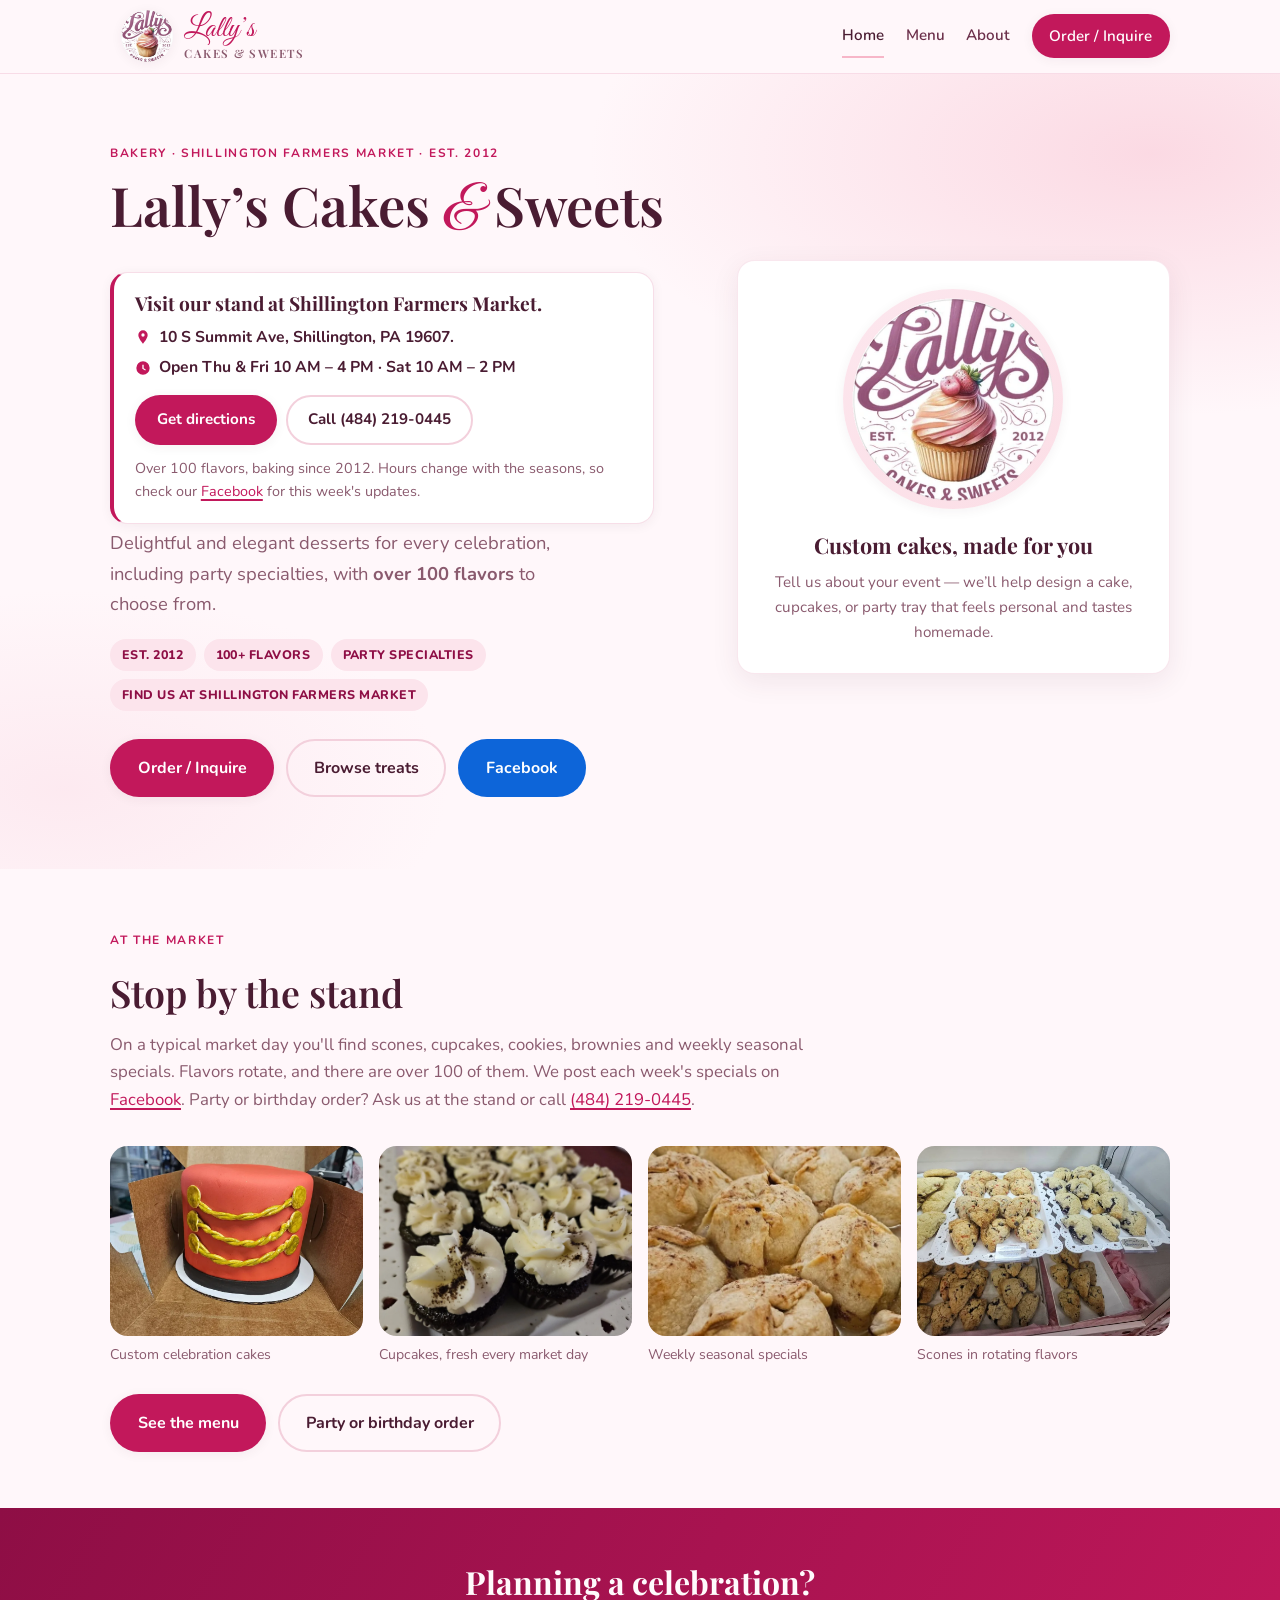
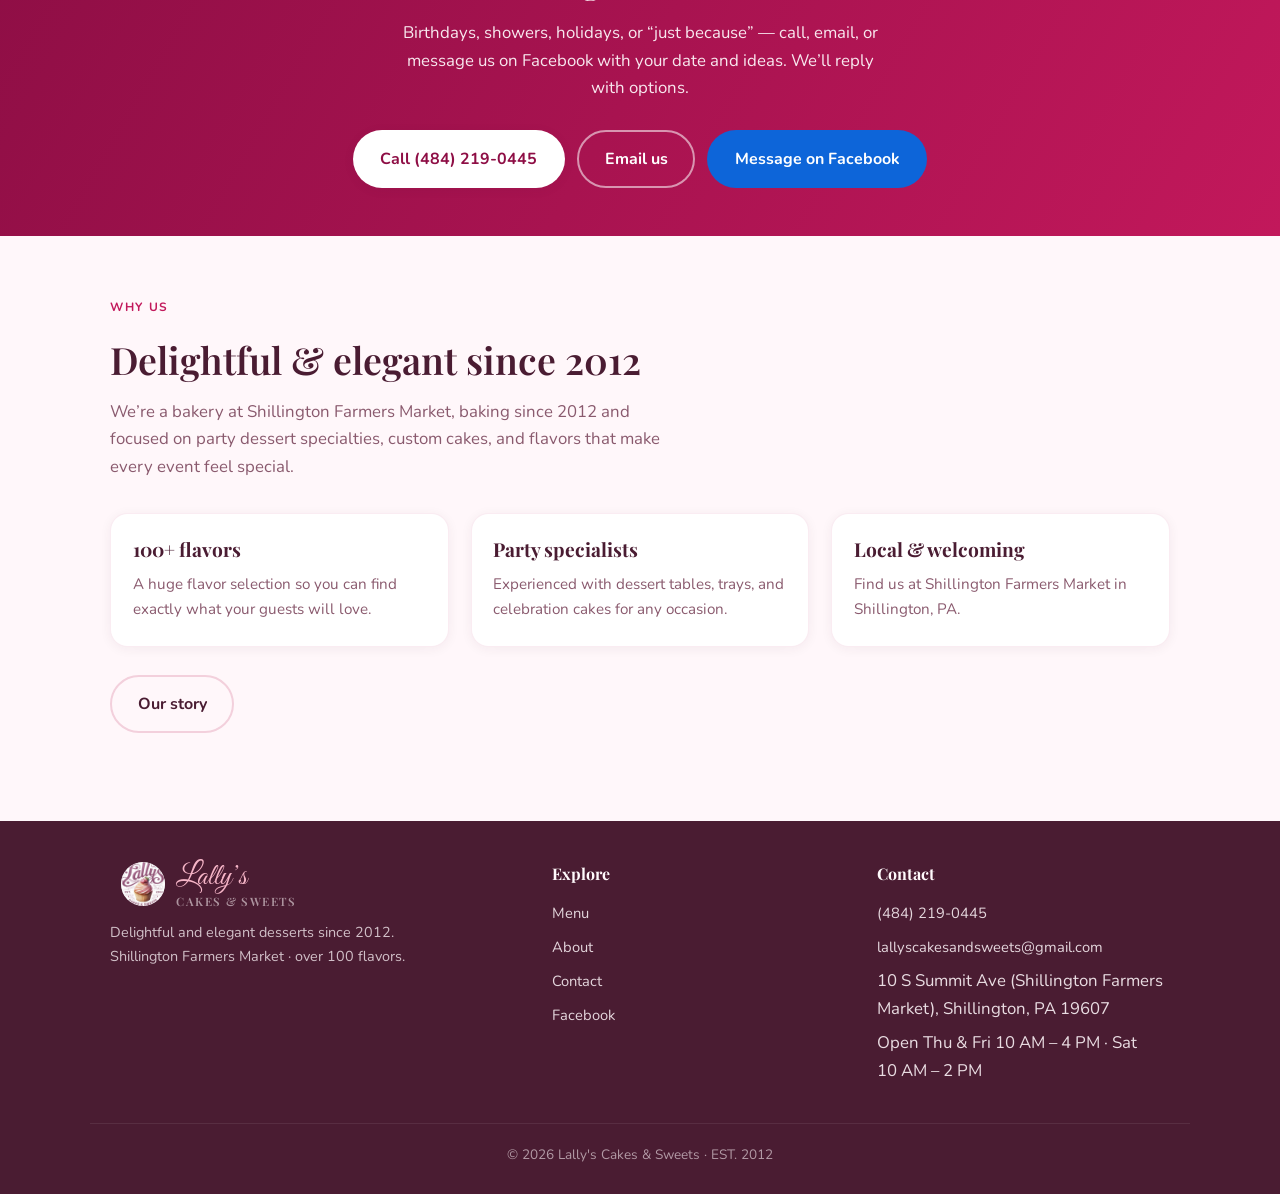
==== index.html @ a87e6f28 "Launch: visit-us card, hours, schema, stand section, inquiry fields, Messenger links, bakery photos" ====
<!DOCTYPE html>
<html lang="en">
<head>
  <meta charset="UTF-8" />
  <meta name="viewport" content="width=device-width, initial-scale=1" />
  <title>Lally's Cakes &amp; Sweets | Bakery at Shillington Farmers Market, Shillington PA</title>
  <meta name="description" content="Bakery stand at Shillington Farmers Market, 10 S Summit Ave, Shillington PA. Cupcakes, cakes, cookies and party desserts in over 100 flavors, since 2012." />
  <link rel="icon" type="image/png" href="favicon.png" />
  <link rel="apple-touch-icon" href="apple-touch-icon.png" />
  <link rel="preconnect" href="https://fonts.googleapis.com" />
  <link rel="preconnect" href="https://fonts.gstatic.com" crossorigin />
  <link href="https://fonts.googleapis.com/css2?family=Great+Vibes&family=Nunito:wght@400;600;700;800&family=Playfair+Display:wght@500;600;700&display=swap" rel="stylesheet" />
  <link rel="stylesheet" href="styles.css" />
  <!-- priceRange is intentionally left out of this structured data until Devon confirms it. -->
  <script type="application/ld+json">
  {"@context":"https://schema.org","@type":"Bakery","name":"Lally's Cakes & Sweets","address":{"@type":"PostalAddress","streetAddress":"10 S Summit Ave","addressLocality":"Shillington","addressRegion":"PA","postalCode":"19607","addressCountry":"US"},"telephone":"+1-484-219-0445","url":"https://lallyscakesandsweets.com/","sameAs":["https://www.facebook.com/LallysCakesandSweets/"],"foundingDate":"2012","openingHoursSpecification":[{"@type":"OpeningHoursSpecification","dayOfWeek":["Thursday","Friday"],"opens":"10:00","closes":"16:00"},{"@type":"OpeningHoursSpecification","dayOfWeek":"Saturday","opens":"10:00","closes":"14:00"}]}
  </script>
</head>
<body class="has-action-bar">
  <a class="skip-link" href="#main">Skip to content</a>

  <header class="site-header">
    <div class="nav-inner">
      <a class="logo" href="index.html">
        <picture><source srcset="logo.webp" type="image/webp" /><img class="logo-img" src="logo.png" width="52" height="52" alt="Lally's Cakes &amp; Sweets logo" /></picture>
        <span class="logo-text">
          <span class="logo-script">Lally’s</span>
          <span class="logo-sub">Cakes &amp; Sweets</span>
        </span>
      </a>
      <button class="nav-toggle" type="button" aria-label="Open menu" aria-expanded="false" aria-controls="site-nav">☰</button>
      <ul class="nav-links" id="site-nav">
        <li><a href="index.html" aria-current="page">Home</a></li>
        <li><a href="menu.html">Menu</a></li>
        <li><a href="about.html">About</a></li>
        <li><a class="btn-nav" href="contact.html">Order / Inquire</a></li>
      </ul>
    </div>
  </header>

  <main id="main">
    <section class="hero">
      <div class="wrap hero-grid">
        <div class="hero-copy">
          <span class="eyebrow">Bakery · Shillington Farmers Market · EST. 2012</span>
          <h1>Lally’s Cakes <span class="amp">&amp;</span> Sweets</h1>
          <div class="visit-card" id="visit">
            <h2 class="visit-title">Visit our stand at Shillington Farmers Market.</h2>
            <p class="visit-address"><svg aria-hidden="true" viewBox="0 0 24 24" width="16" height="16"><path fill="currentColor" d="M12 2a7 7 0 0 0-7 7c0 5.25 7 13 7 13s7-7.75 7-13a7 7 0 0 0-7-7zm0 9.5A2.5 2.5 0 1 1 12 6.5a2.5 2.5 0 0 1 0 5z"/></svg><span>10 S Summit Ave, Shillington, PA 19607.</span></p>
            <p class="visit-hours"><svg aria-hidden="true" viewBox="0 0 24 24" width="16" height="16"><path fill="currentColor" d="M12 2a10 10 0 1 0 0 20 10 10 0 0 0 0-20zm1 10.4 3.2 1.9-.8 1.3L11 13V7h2z"/></svg><span>Open Thu &amp; Fri 10&nbsp;AM – 4&nbsp;PM · Sat 10&nbsp;AM – 2&nbsp;PM</span></p>
            <div class="visit-actions">
              <a class="btn btn-primary" href="https://www.google.com/maps/dir/?api=1&amp;destination=Shillington+Farmers+Market,+10+S+Summit+Ave,+Shillington,+PA+19607" target="_blank" rel="noopener noreferrer">Get directions</a>
              <a class="btn btn-secondary" href="tel:+14842190445">Call (484) 219-0445</a>
            </div>
            <p class="visit-note">Over 100 flavors, baking since 2012. Hours change with the seasons, so check our <a href="https://www.facebook.com/LallysCakesandSweets/" target="_blank" rel="noopener noreferrer">Facebook</a> for this week's updates.</p>
          </div>
          <p class="hero-tagline">Delightful and elegant desserts for every celebration, including party specialties, with <strong>over 100 flavors</strong> to choose from.</p>
          <div class="stat-pills">
            <span class="stat-pill">EST. 2012</span>
            <span class="stat-pill">100+ flavors</span>
            <span class="stat-pill">Party specialties</span>
            <span class="stat-pill">Find us at Shillington Farmers Market</span>
          </div>
          <div class="btn-row">
            <a class="btn btn-primary" href="contact.html">Order / Inquire</a>
            <a class="btn btn-secondary" href="menu.html">Browse treats</a>
            <a class="btn btn-facebook" href="https://www.facebook.com/LallysCakesandSweets/" target="_blank" rel="noopener noreferrer">Facebook</a>
          </div>
        </div>
        <aside class="hero-card" aria-label="Brand highlight">
          <div class="hero-card-visual">
            <picture><source srcset="logo.webp" type="image/webp" /><img class="hero-logo" src="logo.png" width="200" height="200" alt="Lally's Cakes &amp; Sweets circular logo with cupcake and strawberry" /></picture>
          </div>
          <h2>Custom cakes, made for you</h2>
          <p>Tell us about your event — we’ll help design a cake, cupcakes, or party tray that feels personal and tastes homemade.</p>
        </aside>
      </div>
    </section>

    <section class="section stand-section">
      <div class="wrap">
        <span class="eyebrow">At the market</span>
        <h2 class="section-title">Stop by the stand</h2>
        <p class="section-lead stand-lead">On a typical market day you'll find scones, cupcakes, cookies, brownies and weekly seasonal specials. Flavors rotate, and there are over 100 of them. We post each week's specials on <a href="https://www.facebook.com/LallysCakesandSweets/" target="_blank" rel="noopener noreferrer">Facebook</a>. Party or birthday order? Ask us at the stand or call <a href="tel:+14842190445">(484) 219-0445</a>.</p>
        <div class="photo-grid">
          <figure class="photo-slot">
            <picture>
              <source srcset="images/a-celebration-cake.webp" type="image/webp" />
              <img src="images/a-celebration-cake.jpg" width="900" height="1200" loading="lazy" decoding="async" alt="Round red cake decorated with gold braided trim, sitting in an open bakery box" />
            </picture>
            <figcaption class="photo-slot-caption">Custom celebration cakes</figcaption>
          </figure>
          <figure class="photo-slot">
            <picture>
              <source srcset="images/b-cupcakes.webp" type="image/webp" />
              <img src="images/b-cupcakes.jpg" width="1200" height="900" loading="lazy" decoding="async" alt="Tray of chocolate cupcakes topped with swirls of white frosting and cookie crumbs" />
            </picture>
            <figcaption class="photo-slot-caption">Cupcakes, fresh every market day</figcaption>
          </figure>
          <figure class="photo-slot">
            <picture>
              <source srcset="images/c-dumplings.webp" type="image/webp" />
              <img src="images/c-dumplings.jpg" width="1079" height="1093" loading="lazy" decoding="async" alt="Close-up of golden baked fruit dumplings wrapped in pastry" />
            </picture>
            <figcaption class="photo-slot-caption">Weekly seasonal specials</figcaption>
          </figure>
          <figure class="photo-slot">
            <picture>
              <source srcset="images/d-scones.webp" type="image/webp" />
              <img src="images/d-scones.jpg" width="1000" height="750" loading="lazy" decoding="async" alt="Trays of labeled scones in the bakery case at the market stand" />
            </picture>
            <figcaption class="photo-slot-caption">Scones in rotating flavors</figcaption>
          </figure>
        </div>
        <div class="btn-row">
          <a class="btn btn-primary" href="menu.html">See the menu</a>
          <a class="btn btn-secondary" href="contact.html">Party or birthday order</a>
        </div>
      </div>
    </section>

    <section class="cta-band">
      <div class="wrap">
        <h2>Planning a celebration?</h2>
        <p>Birthdays, showers, holidays, or “just because” — call, email, or message us on Facebook with your date and ideas. We’ll reply with options.</p>
        <div class="btn-row" style="justify-content:center;">
          <a class="btn btn-primary" href="tel:+14842190445">Call (484) 219-0445</a>
          <a class="btn btn-secondary" href="mailto:lallyscakesandsweets@gmail.com">Email us</a>
          <a class="btn btn-facebook" href="https://m.me/LallysCakesandSweets" target="_blank" rel="noopener noreferrer">Message on Facebook</a>
        </div>
      </div>
    </section>

    <section class="section">
      <div class="wrap">
        <span class="eyebrow">Why us</span>
        <h2 class="section-title">Delightful &amp; elegant since 2012</h2>
        <p class="section-lead">We’re a bakery at Shillington Farmers Market, baking since 2012 and focused on party dessert specialties, custom cakes, and flavors that make every event feel special.</p>
        <div class="card-grid">
          <article class="card">
            <div class="card-body">
              <h3>100+ flavors</h3>
              <p>A huge flavor selection so you can find exactly what your guests will love.</p>
            </div>
          </article>
          <article class="card">
            <div class="card-body">
              <h3>Party specialists</h3>
              <p>Experienced with dessert tables, trays, and celebration cakes for any occasion.</p>
            </div>
          </article>
          <article class="card">
            <div class="card-body">
              <h3>Local &amp; welcoming</h3>
              <p>Find us at Shillington Farmers Market in Shillington, PA.</p>
            </div>
          </article>
        </div>
        <div class="btn-row">
          <a class="btn btn-secondary" href="about.html">Our story</a>
        </div>
      </div>
    </section>
  </main>

  <footer class="site-footer">
    <div class="footer-inner">
      <div class="footer-brand">
        <div class="logo">
          <picture><source srcset="logo.webp" type="image/webp" /><img class="logo-img" src="logo.png" width="44" height="44" alt="" /></picture>
          <span class="logo-text">
            <span class="logo-script">Lally’s</span>
            <span class="logo-sub">Cakes &amp; Sweets</span>
          </span>
        </div>
        <p>Delightful and elegant desserts since 2012. Shillington Farmers Market · over 100 flavors.</p>
      </div>
      <div class="footer-col">
        <h4>Explore</h4>
        <ul>
          <li><a href="menu.html">Menu</a></li>
          <li><a href="about.html">About</a></li>
          <li><a href="contact.html">Contact</a></li>
          <li><a href="https://www.facebook.com/LallysCakesandSweets/" target="_blank" rel="noopener noreferrer">Facebook</a></li>
        </ul>
      </div>
      <div class="footer-col">
        <h4>Contact</h4>
        <ul>
          <li><a href="tel:+14842190445">(484) 219-0445</a></li>
          <li><a href="mailto:lallyscakesandsweets@gmail.com">lallyscakesandsweets@gmail.com</a></li>
          <li>10 S Summit Ave (Shillington Farmers Market), Shillington, PA 19607</li>
          <li>Open Thu &amp; Fri 10&nbsp;AM – 4&nbsp;PM · Sat 10&nbsp;AM – 2&nbsp;PM</li>
        </ul>
      </div>
    </div>
    <div class="footer-bottom">© 2026 Lally's Cakes &amp; Sweets · EST. 2012</div>
  </footer>

  <nav class="mobile-action-bar" aria-label="Quick actions">
    <a class="mobile-action mobile-action-call" href="tel:+14842190445"><svg aria-hidden="true" viewBox="0 0 24 24" width="18" height="18"><path fill="currentColor" d="M6.6 10.8a15.1 15.1 0 0 0 6.6 6.6l2.2-2.2a1 1 0 0 1 1-.25 11.4 11.4 0 0 0 3.6.57 1 1 0 0 1 1 1V20a1 1 0 0 1-1 1A17 17 0 0 1 3 4a1 1 0 0 1 1-1h3.5a1 1 0 0 1 1 1c0 1.25.2 2.45.57 3.6a1 1 0 0 1-.25 1z"/></svg>Call</a>
    <a class="mobile-action mobile-action-directions" href="https://www.google.com/maps/dir/?api=1&amp;destination=Shillington+Farmers+Market,+10+S+Summit+Ave,+Shillington,+PA+19607" target="_blank" rel="noopener noreferrer"><svg aria-hidden="true" viewBox="0 0 24 24" width="18" height="18"><path fill="currentColor" d="M12 2a7 7 0 0 0-7 7c0 5.25 7 13 7 13s7-7.75 7-13a7 7 0 0 0-7-7zm0 9.5A2.5 2.5 0 1 1 12 6.5a2.5 2.5 0 0 1 0 5z"/></svg>Directions</a>
  </nav>

  <script src="script.js"></script>
</body>
</html>
---- styles.css ----
/* Lally's Cakes & Sweets — pink bakery branding (match Facebook logo) */
:root {
  --cream: #fff7fa;
  --ivory: #fffafc;
  --blush: #f7b6c8;
  --blush-soft: #fce4ec;
  --blush-deep: #d81b60;
  --magenta: #c2185b;
  --burgundy: #8e0e45;
  --plum: #4a1c32;
  --plum-soft: #6b2f4a;
  --muted: #8a5a6e;
  --card: #ffffff;
  --accent-soft: #f3d0dc;
  --shadow: 0 8px 28px rgba(74, 28, 50, 0.08);
  --shadow-sm: 0 2px 12px rgba(74, 28, 50, 0.06);
  --radius: 1.1rem;
  --radius-sm: 0.65rem;
  --max: 1100px;
  --nav-h: 4.25rem;
  --font-display: "Playfair Display", Georgia, serif;
  --font-script: "Great Vibes", cursive;
  --font-body: "Nunito", system-ui, sans-serif;
}

*,
*::before,
*::after {
  box-sizing: border-box;
}

html {
  scroll-behavior: smooth;
}

body {
  margin: 0;
  font-family: var(--font-body);
  font-size: 1.05rem;
  line-height: 1.65;
  color: var(--plum);
  background: var(--cream);
  min-height: 100vh;
}

img {
  max-width: 100%;
  height: auto;
  display: block;
}

a {
  color: var(--magenta);
  text-decoration-thickness: 1.5px;
  text-underline-offset: 3px;
}

a:hover {
  color: var(--burgundy);
}

:focus-visible {
  outline: 3px solid var(--magenta);
  outline-offset: 3px;
}

.skip-link {
  position: absolute;
  left: -9999px;
  top: 0;
  background: var(--plum);
  color: var(--ivory);
  padding: 0.75rem 1.25rem;
  z-index: 1000;
  border-radius: var(--radius-sm);
}

.skip-link:focus {
  left: 1rem;
  top: 1rem;
}

/* —— Nav —— */
.site-header {
  position: sticky;
  top: 0;
  z-index: 100;
  background: rgba(255, 247, 250, 0.94);
  backdrop-filter: blur(12px);
  border-bottom: 1px solid rgba(194, 24, 91, 0.12);
}

.nav-inner {
  max-width: var(--max);
  margin: 0 auto;
  padding: 0.65rem 1.25rem;
  display: flex;
  align-items: center;
  justify-content: space-between;
  gap: 1rem;
  min-height: var(--nav-h);
}

.logo {
  display: flex;
  align-items: center;
  gap: 0.7rem;
  text-decoration: none;
  color: var(--plum);
  line-height: 1.15;
}

.logo:hover {
  color: var(--plum-soft);
}

.logo-img {
  width: 52px;
  height: 52px;
  border-radius: 50%;
  object-fit: cover;
  box-shadow: var(--shadow-sm);
  background: #fff;
  flex-shrink: 0;
}

.logo-text {
  display: flex;
  flex-direction: column;
}

.logo-script {
  font-family: var(--font-script);
  font-size: 1.85rem;
  color: var(--magenta);
}

.logo-sub {
  font-family: var(--font-display);
  font-size: 0.72rem;
  font-weight: 600;
  letter-spacing: 0.12em;
  text-transform: uppercase;
  color: var(--muted);
}

.nav-toggle {
  display: none;
  background: var(--ivory);
  border: 1.5px solid var(--accent-soft);
  border-radius: var(--radius-sm);
  padding: 0.45rem 0.7rem;
  cursor: pointer;
  color: var(--plum);
  font-size: 1.25rem;
  line-height: 1;
}

.nav-links {
  display: flex;
  align-items: center;
  gap: 0.35rem 1.35rem;
  list-style: none;
  margin: 0;
  padding: 0;
}

.nav-links a {
  text-decoration: none;
  color: var(--plum-soft);
  font-weight: 600;
  font-size: 0.95rem;
  padding: 0.35rem 0;
  border-bottom: 2px solid transparent;
  transition: border-color 0.2s, color 0.2s;
}

.nav-links a:hover,
.nav-links a[aria-current="page"] {
  color: var(--plum);
  border-bottom-color: var(--blush);
}

.nav-links .btn-nav {
  background: var(--magenta);
  color: #fff;
  padding: 0.5rem 1.1rem;
  border-radius: 999px;
  border-bottom: none;
  box-shadow: var(--shadow-sm);
}

.nav-links .btn-nav:hover {
  background: var(--burgundy);
  color: #fff;
  border-bottom: none;
}

@media (max-width: 720px) {
  .nav-toggle {
    display: block;
  }

  .logo-img {
    width: 44px;
    height: 44px;
  }

  .nav-links {
    display: none;
    position: absolute;
    top: 100%;
    left: 0;
    right: 0;
    flex-direction: column;
    align-items: stretch;
    background: var(--ivory);
    padding: 1rem 1.25rem 1.35rem;
    border-bottom: 1px solid rgba(194, 24, 91, 0.12);
    box-shadow: var(--shadow);
    gap: 0.15rem;
  }

  .nav-links.is-open {
    display: flex;
  }

  .nav-links a {
    padding: 0.75rem 0.5rem;
    border-bottom: none;
  }

  .nav-links .btn-nav {
    text-align: center;
    margin-top: 0.5rem;
  }
}

/* —— Layout —— */
main {
  min-height: calc(100vh - 12rem);
}

.wrap {
  max-width: var(--max);
  margin: 0 auto;
  padding: 0 1.25rem;
}

.section {
  padding: 3.5rem 0;
}

.section-tight {
  padding: 2.5rem 0;
}

.section-title {
  font-family: var(--font-display);
  font-size: clamp(1.75rem, 4vw, 2.35rem);
  font-weight: 600;
  margin: 0 0 0.5rem;
  color: var(--plum);
}

.section-lead {
  color: var(--muted);
  max-width: 36rem;
  margin: 0 0 2rem;
}

.eyebrow {
  display: inline-block;
  font-size: 0.75rem;
  font-weight: 700;
  letter-spacing: 0.14em;
  text-transform: uppercase;
  color: var(--magenta);
  margin-bottom: 0.65rem;
}

/* —— Buttons —— */
.btn {
  display: inline-flex;
  align-items: center;
  justify-content: center;
  gap: 0.4rem;
  padding: 0.85rem 1.6rem;
  border-radius: 999px;
  font-family: var(--font-body);
  font-weight: 700;
  font-size: 1rem;
  text-decoration: none;
  border: 2px solid transparent;
  cursor: pointer;
  transition: background 0.2s, color 0.2s, border-color 0.2s, transform 0.15s;
}

.btn:active {
  transform: scale(0.98);
}

.btn-primary {
  background: var(--magenta);
  color: #fff;
  box-shadow: var(--shadow-sm);
}

.btn-primary:hover {
  background: var(--burgundy);
  color: #fff;
}

.btn-secondary {
  background: transparent;
  color: var(--plum);
  border-color: var(--accent-soft);
}

.btn-secondary:hover {
  background: var(--ivory);
  color: var(--plum);
  border-color: var(--blush);
}

.btn-facebook {
  background: #0d65d9;
  color: #fff;
}

.btn-facebook:hover {
  background: #0a52b3;
  color: #fff;
}

.btn-row {
  display: flex;
  flex-wrap: wrap;
  gap: 0.75rem;
  margin-top: 1.75rem;
}

/* —— Hero —— */
.hero {
  position: relative;
  overflow: hidden;
  padding: 4rem 0 4.5rem;
  background:
    radial-gradient(ellipse 80% 60% at 90% 10%, rgba(247, 182, 200, 0.45), transparent 55%),
    radial-gradient(ellipse 60% 50% at 5% 90%, rgba(252, 228, 236, 0.7), transparent 50%),
    var(--cream);
}

.hero-grid {
  display: grid;
  grid-template-columns: 1.15fr 0.85fr;
  gap: 2.5rem;
  align-items: center;
}

@media (max-width: 800px) {
  .hero-grid {
    grid-template-columns: 1fr;
  }
}

.hero h1 {
  font-family: var(--font-display);
  font-size: clamp(2.2rem, 5.5vw, 3.4rem);
  font-weight: 600;
  line-height: 1.15;
  margin: 0 0 1rem;
  color: var(--plum);
}

.hero h1 .amp {
  font-family: var(--font-script);
  font-weight: 400;
  color: var(--magenta);
  font-size: 1.15em;
}

.hero-tagline {
  font-size: 1.15rem;
  color: var(--muted);
  max-width: 30rem;
  margin: 0;
}

.hero-card {
  background: var(--card);
  border-radius: var(--radius);
  box-shadow: var(--shadow);
  padding: 1.75rem;
  border: 1px solid rgba(194, 24, 91, 0.1);
  text-align: center;
}

.hero-card-visual {
  aspect-ratio: 1;
  max-width: 220px;
  margin: 0 auto 1.15rem;
  border-radius: 50%;
  background: linear-gradient(145deg, rgba(252, 228, 236, 0.9), rgba(247, 182, 200, 0.45));
  display: flex;
  align-items: center;
  justify-content: center;
  overflow: hidden;
  box-shadow: var(--shadow-sm);
}

.hero-logo {
  width: 92%;
  height: 92%;
  object-fit: contain;
}

.hero-card h2 {
  font-family: var(--font-display);
  font-size: 1.35rem;
  margin: 0 0 0.4rem;
}

.hero-card p {
  margin: 0;
  color: var(--muted);
  font-size: 0.95rem;
}

.stat-pills {
  display: flex;
  flex-wrap: wrap;
  gap: 0.5rem;
  margin-top: 1.25rem;
}

.stat-pill {
  font-size: 0.78rem;
  font-weight: 800;
  letter-spacing: 0.04em;
  text-transform: uppercase;
  color: var(--burgundy);
  background: var(--blush-soft);
  padding: 0.35rem 0.75rem;
  border-radius: 999px;
}

/* —— Cards / grid —— */
.card-grid {
  display: grid;
  grid-template-columns: repeat(auto-fill, minmax(250px, 1fr));
  gap: 1.35rem;
}

.card {
  background: var(--card);
  border-radius: var(--radius);
  box-shadow: var(--shadow-sm);
  border: 1px solid rgba(194, 24, 91, 0.08);
  overflow: hidden;
  transition: box-shadow 0.2s, transform 0.2s;
}

.card:hover {
  box-shadow: var(--shadow);
  transform: translateY(-2px);
}

.card-media {
  aspect-ratio: 16 / 10;
  display: flex;
  align-items: center;
  justify-content: center;
  font-size: 2.75rem;
  background: linear-gradient(160deg, var(--blush-soft), var(--blush));
}

.card-media.tone-a {
  background: linear-gradient(160deg, #fce4ec, #f48fb1);
}

.card-media.tone-b {
  background: linear-gradient(160deg, #f8bbd0, #ec407a);
}

.card-media.tone-c {
  background: linear-gradient(160deg, #fff0f5, #f7b6c8);
}

.card-body {
  padding: 1.25rem 1.35rem 1.5rem;
}

.card-body h3 {
  font-family: var(--font-display);
  font-size: 1.2rem;
  margin: 0 0 0.4rem;
}

.card-body p {
  margin: 0;
  color: var(--muted);
  font-size: 0.95rem;
}

.price-tag {
  display: inline-block;
  margin-top: 0.75rem;
  font-size: 0.8rem;
  font-weight: 700;
  color: var(--magenta);
  background: rgba(194, 24, 91, 0.1);
  padding: 0.25rem 0.65rem;
  border-radius: 999px;
}

/* —— Banner / CTA strip —— */
.cta-band {
  background: linear-gradient(120deg, var(--burgundy) 0%, var(--magenta) 100%);
  color: var(--ivory);
  padding: 3rem 0;
  text-align: center;
}

.cta-band h2 {
  font-family: var(--font-display);
  font-size: clamp(1.6rem, 3.5vw, 2rem);
  margin: 0 0 0.65rem;
}

.cta-band p {
  margin: 0 auto 1.5rem;
  max-width: 30rem;
  opacity: 0.92;
}

.cta-band .btn-primary {
  background: #fff;
  color: var(--burgundy);
}

.cta-band .btn-primary:hover {
  background: var(--blush-soft);
  color: var(--burgundy);
}

.cta-band .btn-secondary {
  color: #fff;
  border-color: rgba(255, 255, 255, 0.55);
}

.cta-band .btn-secondary:hover {
  background: rgba(255, 255, 255, 0.12);
  color: #fff;
  border-color: #fff;
}

/* —— Menu —— */
.menu-tabs {
  display: flex;
  flex-wrap: wrap;
  gap: 0.5rem;
  margin-bottom: 2rem;
}

.menu-tab {
  font-family: var(--font-body);
  font-weight: 700;
  font-size: 0.9rem;
  padding: 0.55rem 1.15rem;
  border-radius: 999px;
  border: 1.5px solid var(--accent-soft);
  background: transparent;
  color: var(--plum-soft);
  cursor: pointer;
  transition: background 0.2s, color 0.2s, border-color 0.2s;
}

.menu-tab:hover {
  border-color: var(--blush);
}

.menu-tab[aria-selected="true"] {
  background: var(--magenta);
  border-color: var(--magenta);
  color: #fff;
}

.menu-panel {
  display: none;
}

.menu-panel.is-active {
  display: block;
}

.menu-list {
  list-style: none;
  margin: 0;
  padding: 0;
  display: flex;
  flex-direction: column;
  gap: 0.85rem;
}

.menu-item {
  display: grid;
  grid-template-columns: 1fr auto;
  gap: 0.5rem 1.25rem;
  background: var(--card);
  padding: 1.15rem 1.35rem;
  border-radius: var(--radius-sm);
  box-shadow: var(--shadow-sm);
  border: 1px solid rgba(194, 24, 91, 0.08);
}

.menu-item h3 {
  font-family: var(--font-display);
  font-size: 1.1rem;
  margin: 0 0 0.25rem;
  grid-column: 1;
}

.menu-item .price {
  font-weight: 800;
  color: var(--magenta);
  white-space: nowrap;
  grid-column: 2;
  grid-row: 1;
  align-self: start;
}

.menu-item p {
  margin: 0;
  color: var(--muted);
  font-size: 0.92rem;
  grid-column: 1 / -1;
}

.menu-note {
  margin-top: 2rem;
  padding: 1rem 1.25rem;
  background: rgba(252, 228, 236, 0.65);
  border-left: 4px solid var(--magenta);
  border-radius: 0 var(--radius-sm) var(--radius-sm) 0;
  color: var(--plum-soft);
  font-size: 0.95rem;
}

/* —— About —— */
.about-layout {
  display: grid;
  grid-template-columns: 1fr 1fr;
  gap: 2.5rem;
  align-items: start;
}

@media (max-width: 750px) {
  .about-layout {
    grid-template-columns: 1fr;
  }
}

.about-story {
  background: var(--card);
  padding: 2rem;
  border-radius: var(--radius);
  box-shadow: var(--shadow-sm);
  border: 1px solid rgba(194, 24, 91, 0.08);
}

.about-story p + p {
  margin-top: 1rem;
}

.values {
  display: flex;
  flex-direction: column;
  gap: 1rem;
}

.value-card {
  background: var(--ivory);
  padding: 1.25rem 1.4rem;
  border-radius: var(--radius-sm);
  border: 1px solid rgba(194, 24, 91, 0.12);
}

.value-card strong {
  display: block;
  font-family: var(--font-display);
  font-size: 1.1rem;
  margin-bottom: 0.35rem;
}

.value-card p {
  margin: 0;
  color: var(--muted);
  font-size: 0.95rem;
}

/* —— Contact —— */
.contact-layout {
  display: grid;
  grid-template-columns: 1.2fr 0.8fr;
  gap: 2rem;
  align-items: start;
}

@media (max-width: 800px) {
  .contact-layout {
    grid-template-columns: 1fr;
  }
}

.form-card,
.info-card {
  background: var(--card);
  padding: 1.75rem;
  border-radius: var(--radius);
  box-shadow: var(--shadow-sm);
  border: 1px solid rgba(194, 24, 91, 0.08);
}

.contact-ctas {
  display: flex;
  flex-direction: column;
  gap: 0.75rem;
  margin-bottom: 1.5rem;
}

.contact-ctas .btn {
  width: 100%;
}

.form-group {
  margin-bottom: 1.1rem;
}

.form-group label {
  display: block;
  font-weight: 700;
  font-size: 0.88rem;
  margin-bottom: 0.35rem;
  color: var(--plum-soft);
}

.form-group input,
.form-group textarea {
  width: 100%;
  font-family: var(--font-body);
  font-size: 1rem;
  padding: 0.7rem 0.9rem;
  border: 1.5px solid var(--accent-soft);
  border-radius: var(--radius-sm);
  background: var(--ivory);
  color: var(--plum);
  transition: border-color 0.2s;
}

.form-group input:focus,
.form-group textarea:focus {
  border-color: var(--blush);
  outline: none;
  box-shadow: 0 0 0 3px rgba(247, 182, 200, 0.45);
}

.form-group textarea {
  min-height: 120px;
  resize: vertical;
}

.form-hint {
  font-size: 0.85rem;
  color: var(--muted);
  margin: 0 0 1rem;
}

.form-success {
  display: none;
  padding: 1rem 1.15rem;
  background: rgba(194, 24, 91, 0.1);
  border-radius: var(--radius-sm);
  color: var(--plum);
  font-weight: 600;
  margin-bottom: 1rem;
}

.form-success.is-visible {
  display: block;
}

.info-card h3 {
  font-family: var(--font-display);
  margin: 0 0 1rem;
  font-size: 1.25rem;
}

.info-list {
  list-style: none;
  margin: 0 0 1.5rem;
  padding: 0;
}

.info-list li {
  padding: 0.65rem 0;
  border-bottom: 1px solid rgba(194, 24, 91, 0.12);
  font-size: 0.95rem;
}

.info-list li:last-child {
  border-bottom: none;
}

.info-list strong {
  display: block;
  font-size: 0.75rem;
  letter-spacing: 0.08em;
  text-transform: uppercase;
  color: var(--magenta);
  margin-bottom: 0.2rem;
}

.map-placeholder {
  margin-top: 0.5rem;
  aspect-ratio: 16 / 10;
  border-radius: var(--radius-sm);
  background:
    linear-gradient(135deg, rgba(252, 228, 236, 0.7), rgba(247, 182, 200, 0.35)),
    repeating-linear-gradient(
      0deg,
      transparent,
      transparent 20px,
      rgba(74, 28, 50, 0.03) 20px,
      rgba(74, 28, 50, 0.03) 21px
    ),
    repeating-linear-gradient(
      90deg,
      transparent,
      transparent 20px,
      rgba(74, 28, 50, 0.03) 20px,
      rgba(74, 28, 50, 0.03) 21px
    );
  display: flex;
  flex-direction: column;
  align-items: center;
  justify-content: center;
  text-align: center;
  padding: 1rem;
  color: var(--muted);
  font-size: 0.9rem;
  border: 1.5px dashed var(--accent-soft);
}

.map-placeholder span {
  font-size: 1.75rem;
  margin-bottom: 0.35rem;
}

/* —— Page hero (inner pages) —— */
.page-hero {
  padding: 2.75rem 0 1.5rem;
  background:
    radial-gradient(ellipse 70% 80% at 100% 0%, rgba(247, 182, 200, 0.35), transparent 50%),
    var(--cream);
}

.page-hero h1 {
  font-family: var(--font-display);
  font-size: clamp(2rem, 4.5vw, 2.75rem);
  margin: 0 0 0.5rem;
}

.page-hero p {
  margin: 0;
  color: var(--muted);
  max-width: 34rem;
}

/* —— Footer —— */
.site-footer {
  background: var(--plum);
  color: rgba(255, 247, 250, 0.88);
  padding: 2.5rem 0 1.75rem;
  margin-top: 2rem;
}

.footer-inner {
  max-width: var(--max);
  margin: 0 auto;
  padding: 0 1.25rem;
  display: grid;
  grid-template-columns: 1.4fr 1fr 1fr;
  gap: 2rem;
}

@media (max-width: 700px) {
  .footer-inner {
    grid-template-columns: 1fr;
    gap: 1.5rem;
  }
}

.footer-brand .logo {
  color: inherit;
}

.footer-brand .logo-script {
  color: var(--blush);
}

.footer-brand .logo-sub {
  color: rgba(255, 247, 250, 0.55);
}

.footer-brand .logo-img {
  width: 44px;
  height: 44px;
  box-shadow: none;
}

.footer-brand p {
  margin: 0.85rem 0 0;
  font-size: 0.9rem;
  opacity: 0.85;
  max-width: 22rem;
}

.footer-col h4 {
  font-family: var(--font-display);
  font-size: 1rem;
  margin: 0 0 0.75rem;
  color: var(--ivory);
}

.footer-col ul {
  list-style: none;
  margin: 0;
  padding: 0;
}

.footer-col li {
  margin-bottom: 0.4rem;
}

.footer-col a {
  color: rgba(255, 247, 250, 0.85);
  text-decoration: none;
  font-size: 0.92rem;
}

.footer-col a:hover {
  color: var(--blush);
}

.footer-bottom {
  max-width: var(--max);
  margin: 2rem auto 0;
  padding: 1.25rem 1.25rem 0;
  border-top: 1px solid rgba(255, 247, 250, 0.12);
  font-size: 0.85rem;
  opacity: 0.65;
  text-align: center;
}

/* —— Admin / owner inbox —— */
.admin-page .admin-nav {
  gap: 1rem;
}

.admin-nav-label {
  font-weight: 700;
  font-size: 0.95rem;
  color: var(--magenta);
}

.admin-wrap {
  max-width: 720px;
}

.admin-panel-title {
  font-family: var(--font-display);
  font-size: 1.35rem;
  margin: 0 0 0.5rem;
}

.admin-toolbar {
  display: flex;
  flex-wrap: wrap;
  align-items: center;
  justify-content: space-between;
  gap: 0.75rem 1rem;
  margin-bottom: 1.25rem;
  padding: 1rem 1.15rem;
  background: var(--card);
  border-radius: var(--radius-sm);
  border: 1px solid rgba(194, 24, 91, 0.1);
  box-shadow: var(--shadow-sm);
}

.admin-signed-in {
  margin: 0;
  font-size: 0.95rem;
  color: var(--plum-soft);
}

.admin-signed-in strong {
  color: var(--plum);
}

.admin-toolbar .btn {
  padding: 0.55rem 1.1rem;
  font-size: 0.9rem;
}

.admin-alert {
  display: none;
  padding: 0.9rem 1.1rem;
  border-radius: var(--radius-sm);
  font-weight: 600;
  margin-bottom: 1rem;
  background: rgba(194, 24, 91, 0.1);
  color: var(--plum);
}

.admin-alert.is-visible {
  display: block;
}

.admin-alert-warn {
  background: rgba(194, 24, 91, 0.14);
  border-left: 4px solid var(--magenta);
}

.admin-alert-error {
  background: rgba(142, 14, 69, 0.12);
  border-left: 4px solid var(--burgundy);
}

.admin-empty {
  color: var(--muted);
  text-align: center;
  padding: 2rem 1rem;
  background: var(--card);
  border-radius: var(--radius);
  border: 1px dashed var(--accent-soft);
}

.admin-auth-links {
  display: flex;
  flex-wrap: wrap;
  gap: 0.35rem 1.1rem;
  margin-top: 1.15rem;
  padding-top: 1rem;
  border-top: 1px solid rgba(194, 24, 91, 0.1);
}

.admin-text-btn {
  appearance: none;
  background: none;
  border: none;
  padding: 0;
  margin: 0;
  font-family: var(--font-body);
  font-size: 0.9rem;
  font-weight: 700;
  color: var(--magenta);
  cursor: pointer;
  text-decoration: underline;
  text-underline-offset: 0.15em;
}

.admin-text-btn:hover,
.admin-text-btn:focus-visible {
  color: var(--burgundy);
  outline: none;
}

.admin-auth-panel {
  margin-top: 1.25rem;
  padding-top: 1.15rem;
  border-top: 1px dashed rgba(194, 24, 91, 0.18);
}

.admin-auth-panel-title {
  font-family: var(--font-display);
  font-size: 1.1rem;
  margin: 0 0 0.4rem;
  color: var(--plum);
}

.form-success.is-error {
  background: rgba(142, 14, 69, 0.12);
  border-left: 4px solid var(--burgundy);
}

#admin-login .btn-primary,
#admin-login .btn-secondary {
  width: 100%;
}

.inquiry-list {
  display: flex;
  flex-direction: column;
  gap: 0.85rem;
}

.inquiry-card {
  background: var(--card);
  border-radius: var(--radius);
  border: 1px solid rgba(194, 24, 91, 0.1);
  box-shadow: var(--shadow-sm);
  overflow: hidden;
}

.inquiry-card.is-open {
  box-shadow: var(--shadow);
  border-color: rgba(194, 24, 91, 0.22);
}

.inquiry-card-head {
  display: block;
  width: 100%;
  text-align: left;
  background: transparent;
  border: none;
  padding: 1.1rem 1.25rem;
  cursor: pointer;
  font-family: var(--font-body);
  color: var(--plum);
}

.inquiry-card-head:hover {
  background: rgba(252, 228, 236, 0.35);
}

.inquiry-card-meta {
  display: flex;
  flex-wrap: wrap;
  align-items: center;
  gap: 0.5rem 0.75rem;
  margin-bottom: 0.35rem;
}

.inquiry-name {
  font-family: var(--font-display);
  font-size: 1.1rem;
  font-weight: 600;
}

.inquiry-card-sub {
  display: flex;
  flex-wrap: wrap;
  gap: 0.35rem 1rem;
  font-size: 0.88rem;
  color: var(--muted);
  margin-bottom: 0.45rem;
}

.inquiry-preview {
  margin: 0;
  font-size: 0.92rem;
  color: var(--plum-soft);
  line-height: 1.45;
}

.status-badge {
  display: inline-block;
  font-size: 0.72rem;
  font-weight: 800;
  letter-spacing: 0.04em;
  text-transform: uppercase;
  padding: 0.22rem 0.6rem;
  border-radius: 999px;
  background: var(--blush-soft);
  color: var(--burgundy);
}

.status-new {
  background: rgba(194, 24, 91, 0.16);
  color: var(--burgundy);
}

.status-replied {
  background: rgba(25, 118, 210, 0.12);
  color: #1565c0;
}

.status-booked {
  background: rgba(46, 125, 50, 0.14);
  color: #2e7d32;
}

.status-archived {
  background: rgba(74, 28, 50, 0.1);
  color: var(--muted);
}

.inquiry-card-body {
  padding: 0 1.25rem 1.35rem;
  border-top: 1px solid rgba(194, 24, 91, 0.1);
}

.inquiry-details {
  display: grid;
  grid-template-columns: 1fr 1fr;
  gap: 0.75rem 1.25rem;
  margin: 1.1rem 0;
  padding: 0;
}

@media (max-width: 560px) {
  .inquiry-details {
    grid-template-columns: 1fr;
  }
}

.inquiry-details dt {
  font-size: 0.72rem;
  font-weight: 800;
  letter-spacing: 0.08em;
  text-transform: uppercase;
  color: var(--magenta);
  margin: 0 0 0.15rem;
}

.inquiry-details dd {
  margin: 0;
  font-size: 0.95rem;
}

.inquiry-message {
  margin-bottom: 1.15rem;
}

.inquiry-message h3 {
  font-family: var(--font-display);
  font-size: 1.05rem;
  margin: 0 0 0.4rem;
}

.inquiry-message p {
  margin: 0;
  white-space: pre-wrap;
  color: var(--plum-soft);
  font-size: 0.98rem;
  line-height: 1.55;
}

.inquiry-edit .form-group select {
  width: 100%;
  font-family: var(--font-body);
  font-size: 1rem;
  padding: 0.7rem 0.9rem;
  border: 1.5px solid var(--accent-soft);
  border-radius: var(--radius-sm);
  background: var(--ivory);
  color: var(--plum);
}

.inquiry-edit .form-group select:focus {
  border-color: var(--blush);
  outline: none;
  box-shadow: 0 0 0 3px rgba(247, 182, 200, 0.45);
}

.inquiry-edit-actions {
  display: flex;
  flex-wrap: wrap;
  align-items: center;
  gap: 0.75rem 1rem;
}

.inquiry-edit-actions .btn {
  padding: 0.65rem 1.35rem;
  font-size: 0.95rem;
}

.inquiry-save-msg {
  font-size: 0.9rem;
  font-weight: 600;
  color: var(--magenta);
}

.footer-owner-link {
  opacity: 0.55;
  font-size: 0.8rem;
}

.footer-owner-link a {
  color: rgba(255, 247, 250, 0.7);
  text-decoration: none;
}

.footer-owner-link a:hover {
  color: var(--blush);
}

/* —— Menu page (data-driven, menu.js + menu-data.json) —— */
.visually-hidden {
  position: absolute !important;
  width: 1px;
  height: 1px;
  padding: 0;
  margin: -1px;
  overflow: hidden;
  clip: rect(0, 0, 0, 0);
  white-space: nowrap;
  border: 0;
}

.menu-section {
  padding-top: 1.5rem;
}

.menu-custom-callout {
  display: grid;
  grid-template-columns: 1.4fr auto;
  gap: 1.25rem 2rem;
  align-items: center;
  background:
    radial-gradient(ellipse 60% 90% at 100% 0%, rgba(247, 182, 200, 0.35), transparent 60%),
    var(--card);
  border: 1px solid rgba(194, 24, 91, 0.12);
  border-radius: var(--radius);
  box-shadow: var(--shadow-sm);
  padding: 1.6rem 1.75rem;
}

.menu-custom-callout h2 {
  font-family: var(--font-display);
  font-size: 1.45rem;
  margin: 0 0 0.4rem;
}

.menu-custom-callout p {
  margin: 0;
  color: var(--muted);
  font-size: 0.97rem;
}

.menu-custom-callout .menu-custom-note {
  margin-top: 0.75rem;
  color: var(--burgundy);
}

.menu-custom-actions {
  display: flex;
  flex-direction: column;
  gap: 0.6rem;
}

.menu-custom-actions .btn {
  padding: 0.7rem 1.35rem;
  font-size: 0.95rem;
}

@media (max-width: 800px) {
  .menu-custom-callout {
    grid-template-columns: 1fr;
    padding: 1.35rem 1.25rem;
  }

  .menu-custom-actions {
    flex-direction: row;
    flex-wrap: wrap;
  }

  .menu-custom-actions .btn {
    flex: 1 1 auto;
  }
}

.menu-toolbar {
  position: sticky;
  top: var(--menu-header-h, var(--nav-h));
  z-index: 50;
  margin-top: 1.75rem;
  background: rgba(255, 247, 250, 0.96);
  backdrop-filter: blur(12px);
  border-bottom: 1px solid rgba(194, 24, 91, 0.12);
  box-shadow: 0 6px 16px -12px rgba(74, 28, 50, 0.25);
}

.menu-toolbar-inner {
  display: flex;
  flex-direction: column;
  gap: 0.6rem;
  padding-top: 0.75rem;
  padding-bottom: 0.65rem;
}

.menu-search {
  display: flex;
  align-items: center;
  gap: 0.55rem;
  background: var(--card);
  border: 1.5px solid var(--accent-soft);
  border-radius: 999px;
  padding: 0 1rem;
  color: var(--muted);
  max-width: 34rem;
  transition: border-color 0.2s, box-shadow 0.2s;
}

.menu-search:focus-within {
  border-color: var(--blush);
  box-shadow: 0 0 0 3px rgba(247, 182, 200, 0.45);
}

.menu-search svg {
  flex-shrink: 0;
}

.menu-search input {
  flex: 1;
  min-width: 0;
  border: none;
  background: transparent;
  font-family: var(--font-body);
  font-size: 1rem;
  color: var(--plum);
  padding: 0.65rem 0;
  outline: none;
}

.menu-jump {
  display: flex;
  gap: 0.45rem;
  overflow-x: auto;
  scrollbar-width: thin;
  padding-bottom: 0.2rem;
  -webkit-overflow-scrolling: touch;
}

.menu-jump-link {
  flex-shrink: 0;
  font-weight: 700;
  font-size: 0.85rem;
  padding: 0.4rem 0.95rem;
  border-radius: 999px;
  border: 1.5px solid var(--accent-soft);
  color: var(--plum-soft);
  text-decoration: none;
  white-space: nowrap;
  transition: background 0.2s, color 0.2s, border-color 0.2s;
}

.menu-jump-link:hover {
  border-color: var(--blush);
  color: var(--plum);
}

.menu-jump-link.is-active {
  background: var(--magenta);
  border-color: var(--magenta);
  color: #fff;
}

.menu-jump-link[hidden] {
  display: none;
}

.menu-status {
  min-height: 1.5rem;
  margin: 0.9rem 0 0;
  font-size: 0.9rem;
  font-weight: 600;
  color: var(--magenta);
}

.menu-category {
  scroll-margin-top: var(--menu-scroll-offset, 9rem);
  margin-top: 1.25rem;
}

.menu-category + .menu-category {
  margin-top: 2.5rem;
}

.menu-category-title {
  font-family: var(--font-display);
  font-size: clamp(1.45rem, 3.2vw, 1.85rem);
  font-weight: 600;
  margin: 0 0 1rem;
  padding-bottom: 0.45rem;
  border-bottom: 2px solid var(--blush-soft);
}

.menu-category-note {
  margin: -0.35rem 0 1rem;
  color: var(--muted);
  font-size: 0.95rem;
}

.menu-grid {
  display: grid;
  grid-template-columns: repeat(auto-fill, minmax(290px, 1fr));
  gap: 1rem;
  align-items: start;
}

.menu-card {
  background: var(--card);
  border-radius: var(--radius-sm);
  box-shadow: var(--shadow-sm);
  border: 1px solid rgba(194, 24, 91, 0.08);
  padding: 1.1rem 1.25rem 1.15rem;
}

.menu-card[hidden] {
  display: none;
}

.menu-card.is-custom {
  border-color: rgba(194, 24, 91, 0.22);
  background: linear-gradient(160deg, #fff, var(--blush-soft));
}

.menu-card-head {
  display: flex;
  align-items: baseline;
  justify-content: space-between;
  gap: 0.75rem;
}

.menu-card-head h3 {
  font-family: var(--font-display);
  font-size: 1.1rem;
  line-height: 1.3;
  margin: 0;
}

.menu-card-price {
  font-weight: 800;
  color: var(--magenta);
  white-space: nowrap;
  font-size: 0.95rem;
}

.menu-card-desc {
  margin: 0.35rem 0 0;
  color: var(--muted);
  font-size: 0.92rem;
}

.menu-options {
  list-style: none;
  margin: 0.7rem 0 0;
  padding: 0.55rem 0 0;
  border-top: 1px dashed rgba(194, 24, 91, 0.18);
}

.menu-options li {
  display: flex;
  justify-content: space-between;
  align-items: baseline;
  gap: 0.75rem;
  padding: 0.22rem 0.4rem;
  margin: 0 -0.4rem;
  border-radius: 0.4rem;
  font-size: 0.93rem;
  color: var(--plum-soft);
}

.menu-option-price {
  font-weight: 700;
  color: var(--plum);
  white-space: nowrap;
}

.menu-options li.is-match {
  background: var(--blush-soft);
  color: var(--plum);
}

.menu-card-link {
  display: inline-block;
  margin-top: 0.65rem;
  font-weight: 700;
  font-size: 0.92rem;
}

.menu-empty {
  text-align: center;
  padding: 2rem 1.25rem;
  margin-top: 1rem;
  background: var(--card);
  border: 1.5px dashed var(--accent-soft);
  border-radius: var(--radius);
}

.menu-empty h3 {
  font-family: var(--font-display);
  margin: 0 0 0.5rem;
}

.menu-empty p {
  margin: 0 auto 1rem;
  color: var(--muted);
  max-width: 32rem;
}

@media (max-width: 520px) {
  .menu-grid {
    grid-template-columns: 1fr;
  }
}

/* —— Unconfirmed-fact placeholders (visible on purpose) —— */
.placeholder {
  background: #fff3cd;
  color: #7a4b00;
  border: 1px dashed #d9a400;
  border-radius: 0.35rem;
  padding: 0 0.3rem;
  font-weight: 700;
  font-size: 0.92em;
  -webkit-box-decoration-break: clone;
  box-decoration-break: clone;
}

/* —— Visit-us card (home hero) —— */
.visit-card {
  margin: 1.35rem 0 0.25rem;
  background: var(--card);
  border: 1px solid rgba(194, 24, 91, 0.14);
  border-left: 4px solid var(--magenta);
  border-radius: var(--radius);
  box-shadow: var(--shadow-sm);
  padding: 1.15rem 1.3rem 1.2rem;
  max-width: 34rem;
}

.visit-title {
  font-family: var(--font-display);
  font-size: 1.2rem;
  line-height: 1.3;
  margin: 0 0 0.55rem;
  color: var(--plum);
}

.visit-address,
.visit-hours {
  display: flex;
  align-items: flex-start;
  gap: 0.5rem;
  margin: 0 0 0.3rem;
  font-weight: 700;
  font-size: 0.98rem;
  color: var(--plum);
}

.visit-address svg,
.visit-hours svg {
  flex-shrink: 0;
  margin-top: 0.3rem;
  color: var(--magenta);
}

.visit-actions {
  display: flex;
  flex-wrap: wrap;
  gap: 0.6rem;
  margin: 0.85rem 0 0.75rem;
}

.visit-actions .btn {
  padding: 0.65rem 1.25rem;
  font-size: 0.95rem;
}

.visit-note {
  margin: 0;
  font-size: 0.9rem;
  color: var(--muted);
}

@media (max-width: 700px) {
  .hero {
    padding: 1.75rem 0 2.5rem;
  }

  .hero-copy {
    display: flex;
    flex-direction: column;
  }

  .hero-copy .eyebrow {
    margin-bottom: 0.35rem;
  }

  .hero h1 {
    font-size: 2rem;
    margin-bottom: 0.4rem;
  }

  /* Put the visit card right under the name on phones */
  .hero-copy .visit-card {
    order: 1;
    margin: 0.35rem 0 1.1rem;
    padding: 0.95rem 1rem 1rem;
  }

  .hero-copy .hero-tagline {
    order: 2;
  }

  .hero-copy .stat-pills {
    order: 3;
  }

  .hero-copy .btn-row {
    order: 4;
  }

  .visit-title {
    font-size: 1.08rem;
    margin-bottom: 0.45rem;
  }

  .visit-actions {
    flex-wrap: nowrap;
    gap: 0.5rem;
    margin: 0.7rem 0 0.6rem;
  }

  .visit-actions .btn {
    flex: 1 1 auto;
    padding: 0.6rem 0.7rem;
    font-size: 0.88rem;
    white-space: nowrap;
  }
}

/* —— Stand section + photo slots —— */
.stand-lead {
  max-width: 44rem;
}

.photo-grid {
  display: grid;
  grid-template-columns: repeat(auto-fill, minmax(220px, 1fr));
  gap: 1rem;
}

.photo-slot {
  margin: 0;
}

.photo-slot img,
.photo-slot-empty {
  width: 100%;
  aspect-ratio: 4 / 3;
  border-radius: var(--radius);
  object-fit: cover;
}

.photo-slot-empty {
  display: flex;
  align-items: center;
  justify-content: center;
  background: var(--ivory);
  border: 1.5px dashed var(--accent-soft);
  color: var(--muted);
  font-weight: 700;
  font-size: 0.95rem;
  letter-spacing: 0.02em;
}

.photo-slot-caption {
  margin-top: 0.45rem;
  font-size: 0.88rem;
  color: var(--muted);
}

.photo-slot-caption:empty {
  display: none;
}

@media (max-width: 520px) {
  .photo-grid {
    grid-template-columns: 1fr 1fr;
    gap: 0.75rem;
  }
}

/* —— Menu: stand availability one-liner —— */
.stand-check-note {
  margin: 0 0 1rem;
  padding: 0.6rem 1rem;
  background: var(--blush-soft);
  border-radius: 999px;
  color: var(--plum);
  font-weight: 700;
  font-size: 0.93rem;
  display: inline-block;
}

@media (max-width: 520px) {
  .stand-check-note {
    border-radius: var(--radius-sm);
  }
}

/* —— Mobile bottom action bar (public pages only) —— */
.mobile-action-bar {
  display: none;
}

@media (max-width: 700px) {
  body.has-action-bar {
    padding-bottom: calc(4.25rem + env(safe-area-inset-bottom, 0px));
  }

  .mobile-action-bar {
    display: grid;
    grid-template-columns: 1fr 1fr;
    gap: 0.5rem;
    position: fixed;
    left: 0;
    right: 0;
    bottom: 0;
    z-index: 90;
    padding: 0.55rem 0.75rem calc(0.55rem + env(safe-area-inset-bottom, 0px));
    background: rgba(255, 247, 250, 0.97);
    backdrop-filter: blur(10px);
    border-top: 1px solid rgba(194, 24, 91, 0.16);
    box-shadow: 0 -6px 18px rgba(74, 28, 50, 0.1);
  }

  .mobile-action {
    display: flex;
    align-items: center;
    justify-content: center;
    gap: 0.45rem;
    min-height: 3rem;
    border-radius: 999px;
    font-weight: 800;
    font-size: 1rem;
    text-decoration: none;
    color: #fff;
  }

  .mobile-action-call {
    background: var(--magenta);
  }

  .mobile-action-directions {
    background: var(--burgundy);
  }

  .mobile-action:hover,
  .mobile-action:focus-visible {
    color: #fff;
    filter: brightness(1.08);
  }

  .site-footer {
    margin-bottom: 0;
  }
}

/* Logo <picture> wrappers (WebP + PNG fallback) should not affect layout */
.logo picture,
.hero-card-visual picture {
  display: contents;
}

/* —— Batch: accessibility + contact form additions —— */
/* 44px minimum tap targets (public pages; admin layout left as-is) */
.nav-toggle {
  min-width: 44px;
  min-height: 44px;
}

body:not(.admin-page) .nav-links a {
  display: inline-flex;
  align-items: center;
  min-height: 44px;
}

@media (max-width: 720px) {
  body:not(.admin-page) .nav-links a {
    display: flex;
  }

  body:not(.admin-page) .nav-links .btn-nav {
    justify-content: center;
  }
}

.menu-jump-link {
  display: inline-flex;
  align-items: center;
  min-height: 44px;
}

/* Hidden photo slots (markup kept for later) */
.photo-grid.is-hidden,
.photo-grid[hidden] {
  display: none;
}

/* Contact: info card heading is an h2 but keeps the old h3 look */
.info-card .info-card-title {
  font-family: var(--font-display);
  margin: 0 0 1rem;
  font-size: 1.25rem;
  font-weight: 700;
  line-height: 1.3;
  color: var(--plum);
}

/* Contact: map box is now a directions link */
a.map-link {
  text-decoration: none;
  transition: border-color 0.2s, box-shadow 0.2s, transform 0.15s;
}

a.map-link:hover {
  color: var(--plum);
  border-color: var(--blush);
  box-shadow: var(--shadow-sm);
}

.map-link-cta {
  display: inline-block;
  margin-top: 0.6rem;
  font-weight: 800;
  font-size: 0.95rem !important;
  color: var(--magenta);
}

/* Contact: optional order-detail fields */
.form-optional {
  border: 1px solid rgba(194, 24, 91, 0.14);
  border-radius: var(--radius-sm);
  padding: 0.9rem 1rem 0.2rem;
  margin: 0.25rem 0 1.1rem;
  min-width: 0;
}

.form-optional legend {
  font-family: var(--font-display);
  font-weight: 600;
  font-size: 1.05rem;
  padding: 0 0.35rem;
  color: var(--plum);
}

.form-optional-tag {
  font-family: var(--font-body);
  font-size: 0.85rem;
  font-weight: 600;
  color: var(--muted);
}

.form-row {
  display: grid;
  grid-template-columns: 1fr 1fr;
  gap: 0 0.9rem;
}

@media (max-width: 520px) {
  .form-row {
    grid-template-columns: 1fr;
  }
}

.form-field-hint {
  margin: 0.3rem 0 0;
  font-size: 0.82rem;
  color: var(--muted);
}

.form-inquiry-note {
  margin: 0 0 1rem;
  padding: 0.7rem 0.9rem;
  background: rgba(252, 228, 236, 0.65);
  border-left: 4px solid var(--magenta);
  border-radius: 0 var(--radius-sm) var(--radius-sm) 0;
  font-size: 0.92rem;
  color: var(--plum-soft);
}
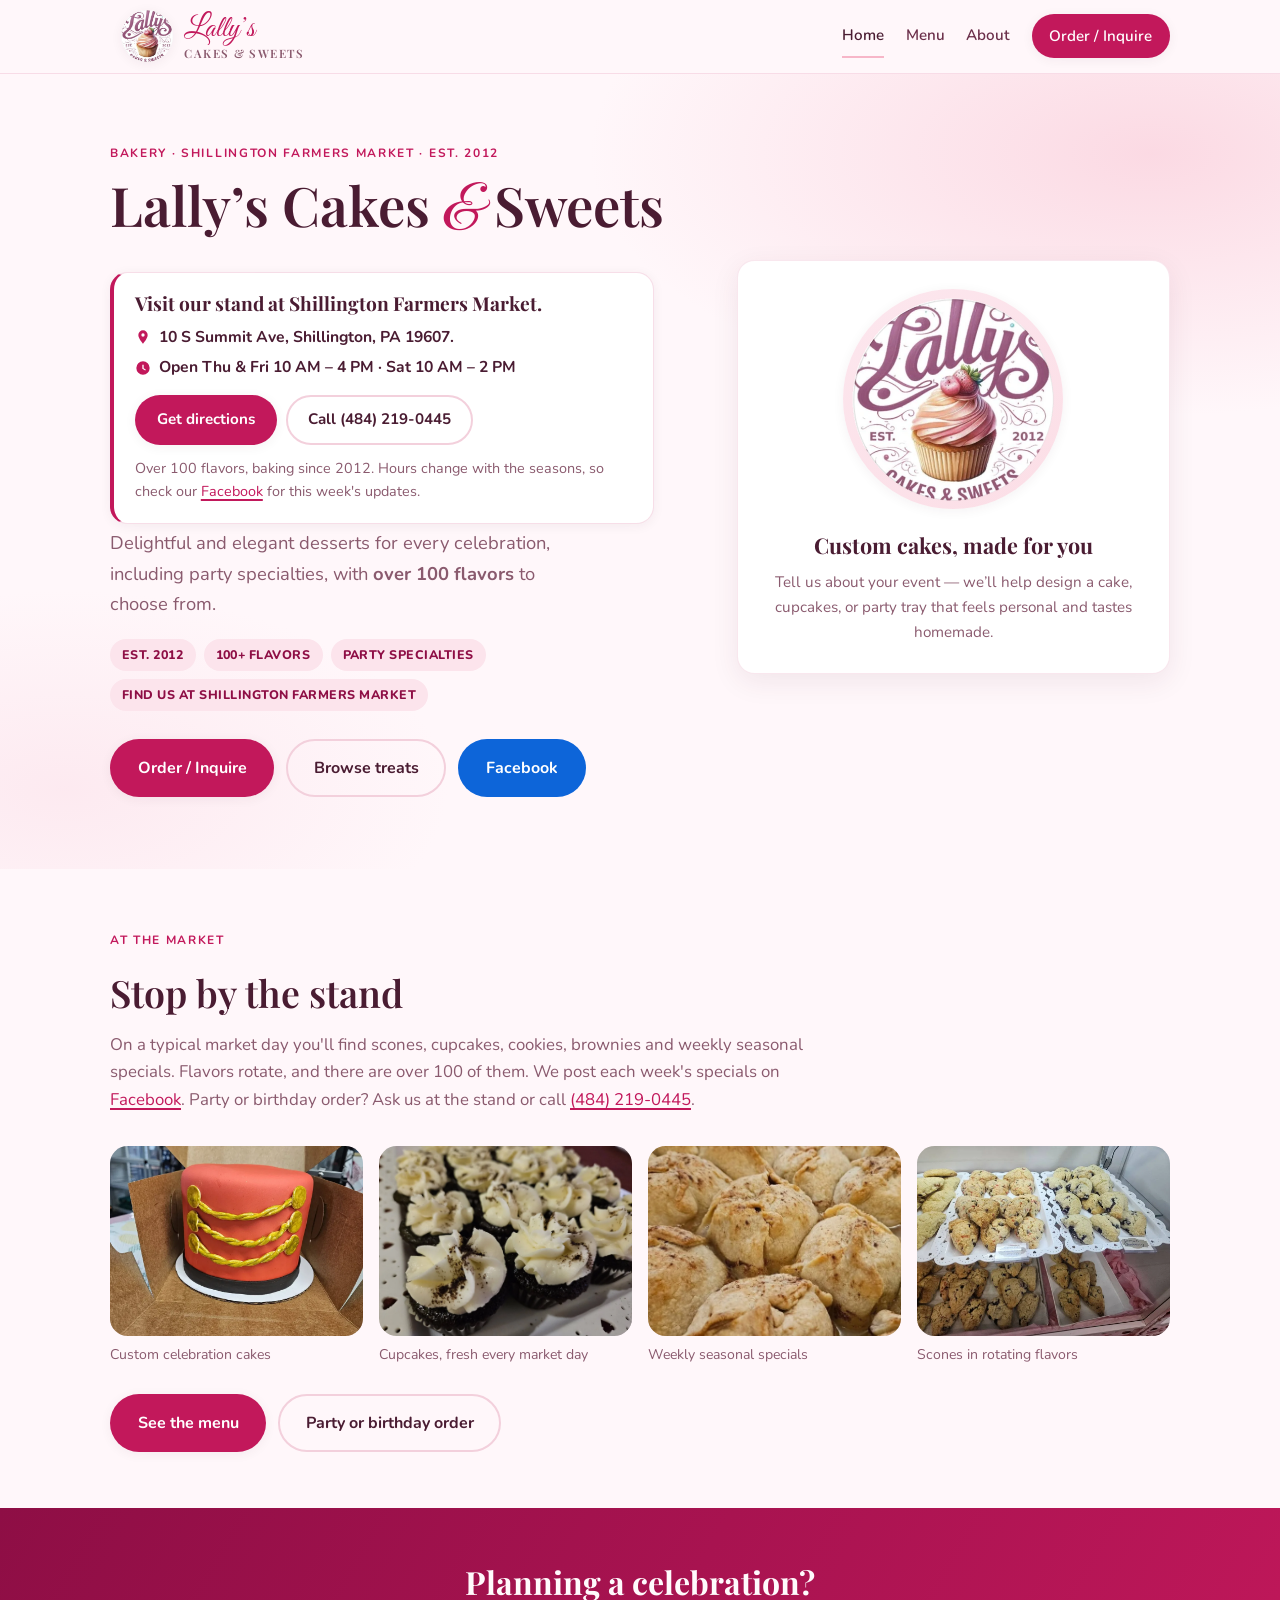
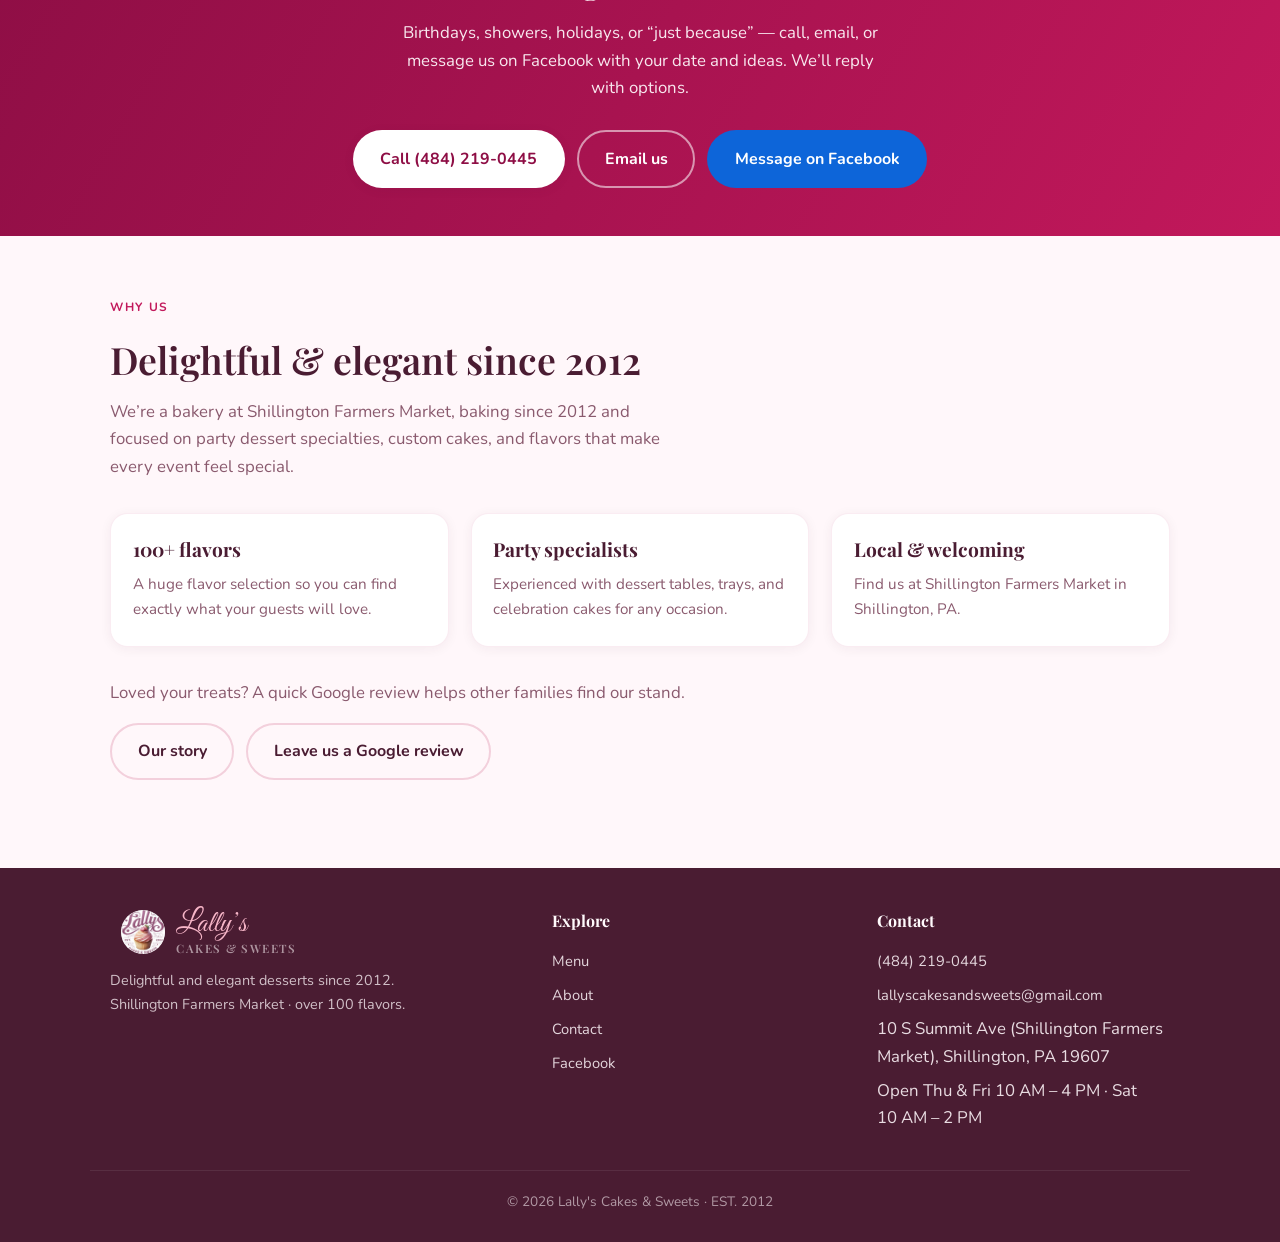
==== commit 71721f75: "Google directions links, review button, hasMap" ====
--- a/index.html
+++ b/index.html
@@ -13,7 +13,7 @@
   <link rel="stylesheet" href="styles.css" />
   <!-- priceRange is intentionally left out of this structured data until Devon confirms it. -->
   <script type="application/ld+json">
-  {"@context":"https://schema.org","@type":"Bakery","name":"Lally's Cakes & Sweets","address":{"@type":"PostalAddress","streetAddress":"10 S Summit Ave","addressLocality":"Shillington","addressRegion":"PA","postalCode":"19607","addressCountry":"US"},"telephone":"+1-484-219-0445","url":"https://lallyscakesandsweets.com/","sameAs":["https://www.facebook.com/LallysCakesandSweets/"],"foundingDate":"2012","openingHoursSpecification":[{"@type":"OpeningHoursSpecification","dayOfWeek":["Thursday","Friday"],"opens":"10:00","closes":"16:00"},{"@type":"OpeningHoursSpecification","dayOfWeek":"Saturday","opens":"10:00","closes":"14:00"}]}
+  {"@context":"https://schema.org","@type":"Bakery","name":"Lally's Cakes & Sweets","address":{"@type":"PostalAddress","streetAddress":"10 S Summit Ave","addressLocality":"Shillington","addressRegion":"PA","postalCode":"19607","addressCountry":"US"},"telephone":"+1-484-219-0445","url":"https://lallyscakesandsweets.com/","sameAs":["https://www.facebook.com/LallysCakesandSweets/"],"foundingDate":"2012","hasMap":"https://www.google.com/maps/place/?q=place_id:ChIJhWyQyOpxxokRwW1ss5cYshM","openingHoursSpecification":[{"@type":"OpeningHoursSpecification","dayOfWeek":["Thursday","Friday"],"opens":"10:00","closes":"16:00"},{"@type":"OpeningHoursSpecification","dayOfWeek":"Saturday","opens":"10:00","closes":"14:00"}]}
   </script>
 </head>
 <body class="has-action-bar">
@@ -49,7 +49,7 @@
             <p class="visit-address"><svg aria-hidden="true" viewBox="0 0 24 24" width="16" height="16"><path fill="currentColor" d="M12 2a7 7 0 0 0-7 7c0 5.25 7 13 7 13s7-7.75 7-13a7 7 0 0 0-7-7zm0 9.5A2.5 2.5 0 1 1 12 6.5a2.5 2.5 0 0 1 0 5z"/></svg><span>10 S Summit Ave, Shillington, PA 19607.</span></p>
             <p class="visit-hours"><svg aria-hidden="true" viewBox="0 0 24 24" width="16" height="16"><path fill="currentColor" d="M12 2a10 10 0 1 0 0 20 10 10 0 0 0 0-20zm1 10.4 3.2 1.9-.8 1.3L11 13V7h2z"/></svg><span>Open Thu &amp; Fri 10&nbsp;AM – 4&nbsp;PM · Sat 10&nbsp;AM – 2&nbsp;PM</span></p>
             <div class="visit-actions">
-              <a class="btn btn-primary" href="https://www.google.com/maps/dir/?api=1&amp;destination=Shillington+Farmers+Market,+10+S+Summit+Ave,+Shillington,+PA+19607" target="_blank" rel="noopener noreferrer">Get directions</a>
+              <a class="btn btn-primary" href="https://www.google.com/maps/dir/?api=1&amp;destination=Lallys%20Cakes%20And%20Sweets%2C%2010%20S%20Summit%20Ave%2C%20Shillington%2C%20PA%2019607&amp;destination_place_id=ChIJhWyQyOpxxokRwW1ss5cYshM" target="_blank" rel="noopener">Get directions</a>
               <a class="btn btn-secondary" href="tel:+14842190445">Call (484) 219-0445</a>
             </div>
             <p class="visit-note">Over 100 flavors, baking since 2012. Hours change with the seasons, so check our <a href="https://www.facebook.com/LallysCakesandSweets/" target="_blank" rel="noopener noreferrer">Facebook</a> for this week's updates.</p>
@@ -156,8 +156,10 @@
             </div>
           </article>
         </div>
-        <div class="btn-row">
+        <p class="review-lead">Loved your treats? A quick Google review helps other families find our stand.</p>
+        <div class="btn-row review-row">
           <a class="btn btn-secondary" href="about.html">Our story</a>
+          <a class="btn btn-secondary" href="https://search.google.com/local/writereview?placeid=ChIJhWyQyOpxxokRwW1ss5cYshM" target="_blank" rel="noopener">Leave us a Google review</a>
         </div>
       </div>
     </section>
@@ -199,7 +201,7 @@
 
   <nav class="mobile-action-bar" aria-label="Quick actions">
     <a class="mobile-action mobile-action-call" href="tel:+14842190445"><svg aria-hidden="true" viewBox="0 0 24 24" width="18" height="18"><path fill="currentColor" d="M6.6 10.8a15.1 15.1 0 0 0 6.6 6.6l2.2-2.2a1 1 0 0 1 1-.25 11.4 11.4 0 0 0 3.6.57 1 1 0 0 1 1 1V20a1 1 0 0 1-1 1A17 17 0 0 1 3 4a1 1 0 0 1 1-1h3.5a1 1 0 0 1 1 1c0 1.25.2 2.45.57 3.6a1 1 0 0 1-.25 1z"/></svg>Call</a>
-    <a class="mobile-action mobile-action-directions" href="https://www.google.com/maps/dir/?api=1&amp;destination=Shillington+Farmers+Market,+10+S+Summit+Ave,+Shillington,+PA+19607" target="_blank" rel="noopener noreferrer"><svg aria-hidden="true" viewBox="0 0 24 24" width="18" height="18"><path fill="currentColor" d="M12 2a7 7 0 0 0-7 7c0 5.25 7 13 7 13s7-7.75 7-13a7 7 0 0 0-7-7zm0 9.5A2.5 2.5 0 1 1 12 6.5a2.5 2.5 0 0 1 0 5z"/></svg>Directions</a>
+    <a class="mobile-action mobile-action-directions" href="https://www.google.com/maps/dir/?api=1&amp;destination=Lallys%20Cakes%20And%20Sweets%2C%2010%20S%20Summit%20Ave%2C%20Shillington%2C%20PA%2019607&amp;destination_place_id=ChIJhWyQyOpxxokRwW1ss5cYshM" target="_blank" rel="noopener"><svg aria-hidden="true" viewBox="0 0 24 24" width="18" height="18"><path fill="currentColor" d="M12 2a7 7 0 0 0-7 7c0 5.25 7 13 7 13s7-7.75 7-13a7 7 0 0 0-7-7zm0 9.5A2.5 2.5 0 1 1 12 6.5a2.5 2.5 0 0 1 0 5z"/></svg>Directions</a>
   </nav>
 
   <script src="script.js"></script>
--- a/styles.css
+++ b/styles.css
@@ -340,6 +340,17 @@
   margin-top: 1.75rem;
 }
 
+/* Google review prompt (home "Why us" section) */
+.review-lead {
+  color: var(--muted);
+  max-width: 36rem;
+  margin: 2rem 0 0;
+}
+
+.review-lead + .btn-row {
+  margin-top: 1rem;
+}
+
 /* —— Hero —— */
 .hero {
   position: relative;
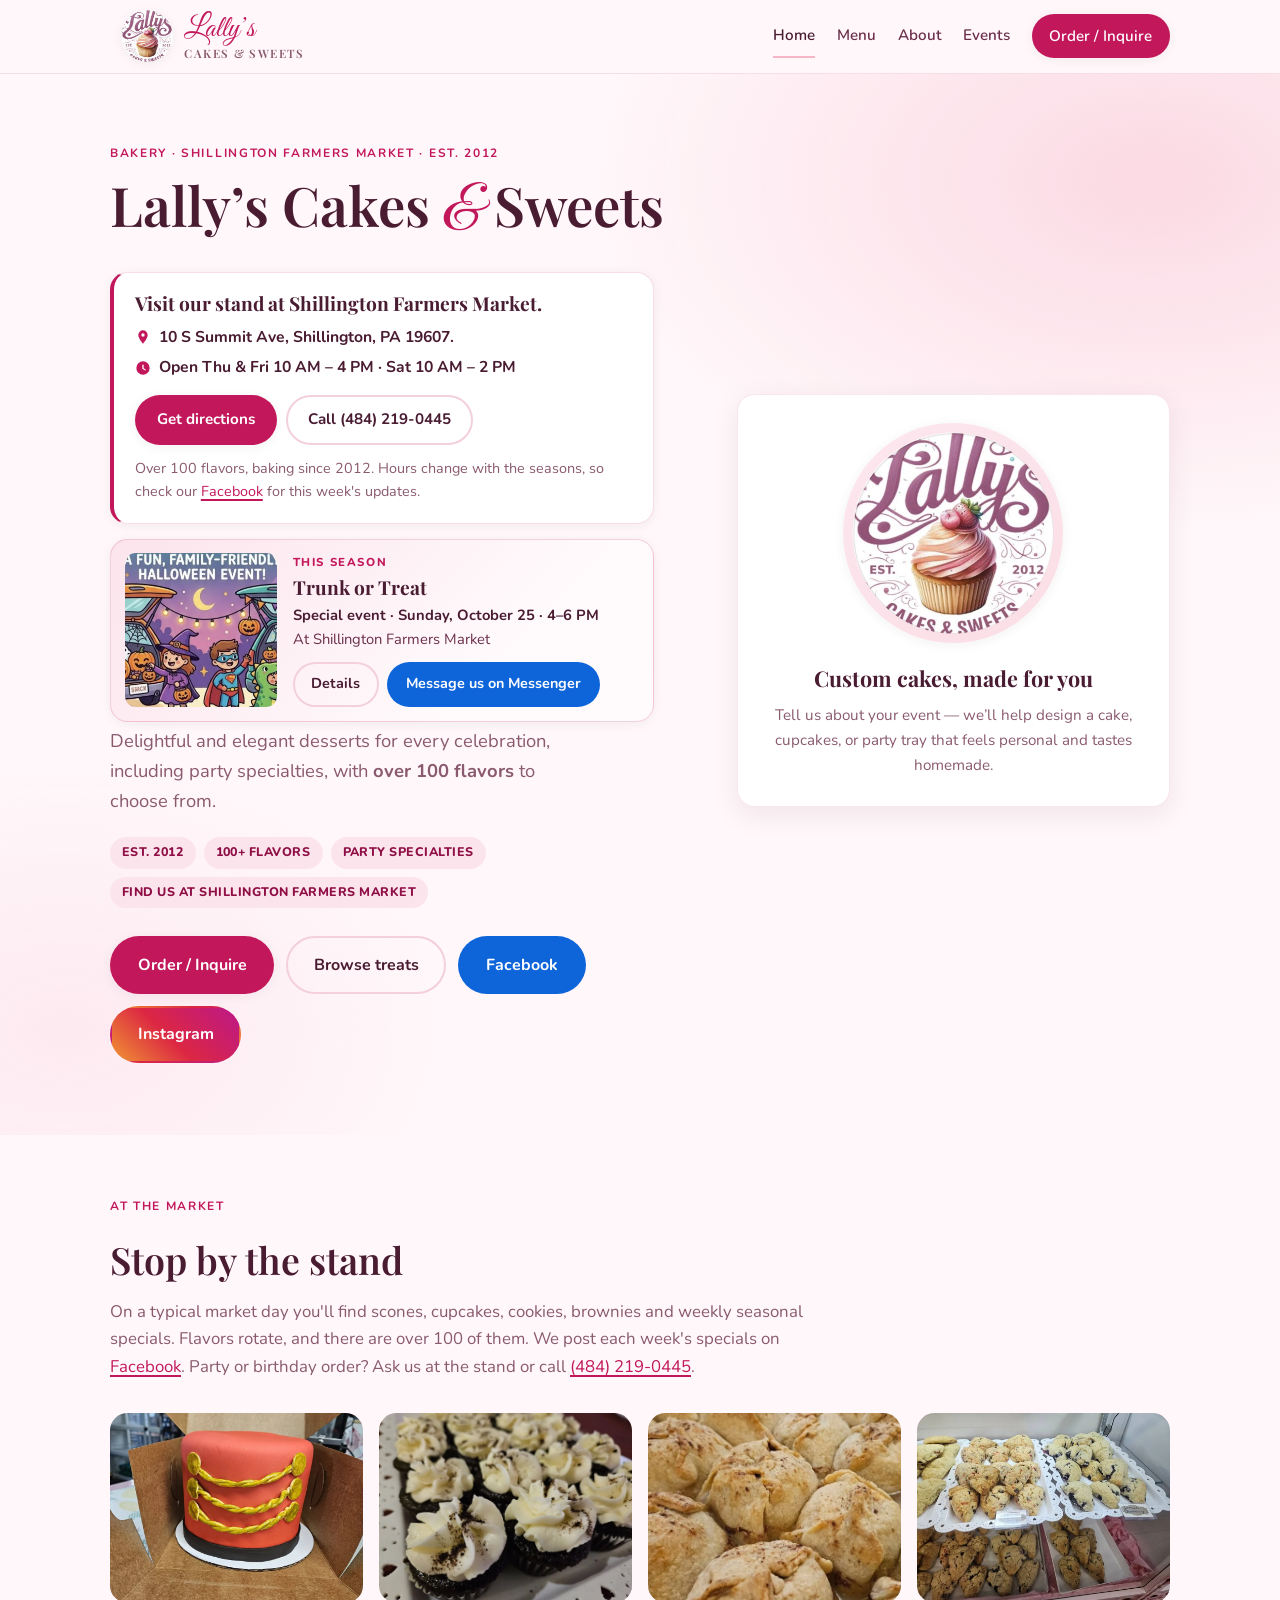
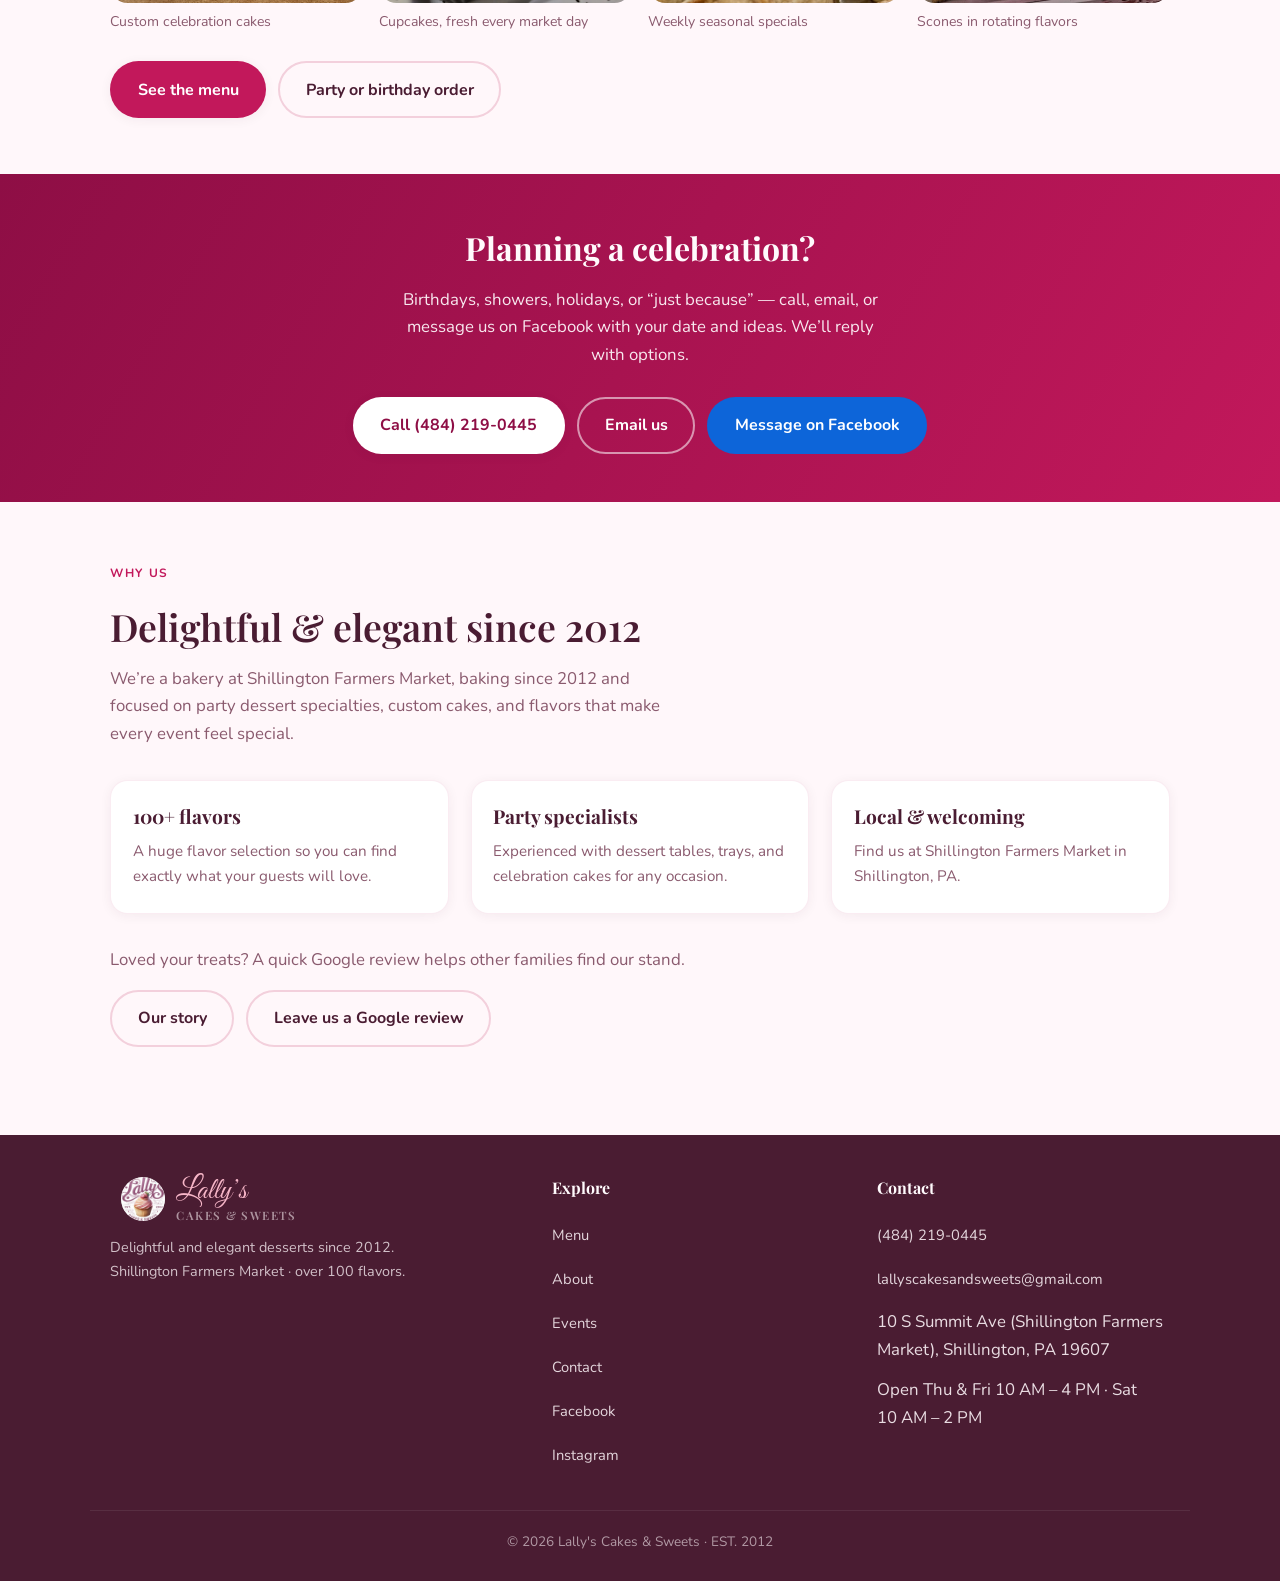
==== commit 6db44b19: "Add events page, Trunk or Treat home card, share previews, Instagram links" ====
--- a/index.html
+++ b/index.html
@@ -5,6 +5,18 @@
   <meta name="viewport" content="width=device-width, initial-scale=1" />
   <title>Lally's Cakes &amp; Sweets | Bakery at Shillington Farmers Market, Shillington PA</title>
   <meta name="description" content="Bakery stand at Shillington Farmers Market, 10 S Summit Ave, Shillington PA. Cupcakes, cakes, cookies and party desserts in over 100 flavors, since 2012." />
+  <link rel="canonical" href="https://lallyscakesandsweets.com/" />
+  <meta property="og:type" content="website" />
+  <meta property="og:site_name" content="Lally's Cakes &amp; Sweets" />
+  <meta property="og:locale" content="en_US" />
+  <meta property="og:url" content="https://lallyscakesandsweets.com/" />
+  <meta property="og:title" content="Lally's Cakes &amp; Sweets | Bakery at Shillington Farmers Market, Shillington PA" />
+  <meta property="og:description" content="Bakery stand at Shillington Farmers Market, 10 S Summit Ave, Shillington PA. Cupcakes, cakes, cookies and party desserts in over 100 flavors, since 2012." />
+  <meta property="og:image" content="https://lallyscakesandsweets.com/images/share/og-home.jpg" />
+  <meta property="og:image:width" content="1200" />
+  <meta property="og:image:height" content="630" />
+  <meta property="og:image:alt" content="Lally's Cakes &amp; Sweets logo between photos of a celebration cake, cupcakes and scones" />
+  <meta name="twitter:card" content="summary_large_image" />
   <link rel="icon" type="image/png" href="favicon.png" />
   <link rel="apple-touch-icon" href="apple-touch-icon.png" />
   <link rel="preconnect" href="https://fonts.googleapis.com" />
@@ -13,8 +25,13 @@
   <link rel="stylesheet" href="styles.css" />
   <!-- priceRange is intentionally left out of this structured data until Devon confirms it. -->
   <script type="application/ld+json">
-  {"@context":"https://schema.org","@type":"Bakery","name":"Lally's Cakes & Sweets","address":{"@type":"PostalAddress","streetAddress":"10 S Summit Ave","addressLocality":"Shillington","addressRegion":"PA","postalCode":"19607","addressCountry":"US"},"telephone":"+1-484-219-0445","url":"https://lallyscakesandsweets.com/","sameAs":["https://www.facebook.com/LallysCakesandSweets/"],"foundingDate":"2012","hasMap":"https://www.google.com/maps/place/?q=place_id:ChIJhWyQyOpxxokRwW1ss5cYshM","openingHoursSpecification":[{"@type":"OpeningHoursSpecification","dayOfWeek":["Thursday","Friday"],"opens":"10:00","closes":"16:00"},{"@type":"OpeningHoursSpecification","dayOfWeek":"Saturday","opens":"10:00","closes":"14:00"}]}
+  {"@context":"https://schema.org","@type":"Bakery","name":"Lally's Cakes & Sweets","address":{"@type":"PostalAddress","streetAddress":"10 S Summit Ave","addressLocality":"Shillington","addressRegion":"PA","postalCode":"19607","addressCountry":"US"},"telephone":"+1-484-219-0445","url":"https://lallyscakesandsweets.com/","sameAs":["https://www.facebook.com/LallysCakesandSweets/","https://www.instagram.com/lallyscakesandsweets/"],"foundingDate":"2012","hasMap":"https://www.google.com/maps/place/?q=place_id:ChIJhWyQyOpxxokRwW1ss5cYshM","openingHoursSpecification":[{"@type":"OpeningHoursSpecification","dayOfWeek":["Thursday","Friday"],"opens":"10:00","closes":"16:00"},{"@type":"OpeningHoursSpecification","dayOfWeek":"Saturday","opens":"10:00","closes":"14:00"}]}
   </script>
+  <!-- EVENTS:JSONLD:START -->
+  <script type="application/ld+json">
+  {"@context":"https://schema.org","@type":"Event","name":"Trunk or Treat","startDate":"2026-10-25T16:00:00-04:00","endDate":"2026-10-25T18:00:00-04:00","eventStatus":"https://schema.org/EventScheduled","eventAttendanceMode":"https://schema.org/OfflineEventAttendanceMode","location":{"@type":"Place","name":"Shillington Farmers Market","address":{"@type":"PostalAddress","streetAddress":"10 S Summit Ave","addressLocality":"Shillington","addressRegion":"PA","postalCode":"19607","addressCountry":"US"}},"image":"https://lallyscakesandsweets.com/images/events/trunk-or-treat.jpg","description":"A fun, family-friendly Halloween event.","organizer":{"@type":"Organization","name":"Lally's Cakes & Sweets","url":"https://lallyscakesandsweets.com/"}}
+  </script>
+  <!-- EVENTS:JSONLD:END -->
 </head>
 <body class="has-action-bar">
   <a class="skip-link" href="#main">Skip to content</a>
@@ -33,6 +50,7 @@
         <li><a href="index.html" aria-current="page">Home</a></li>
         <li><a href="menu.html">Menu</a></li>
         <li><a href="about.html">About</a></li>
+        <li><a href="events.html">Events</a></li>
         <li><a class="btn-nav" href="contact.html">Order / Inquire</a></li>
       </ul>
     </div>
@@ -54,6 +72,21 @@
             </div>
             <p class="visit-note">Over 100 flavors, baking since 2012. Hours change with the seasons, so check our <a href="https://www.facebook.com/LallysCakesandSweets/" target="_blank" rel="noopener noreferrer">Facebook</a> for this week's updates.</p>
           </div>
+          <!-- EVENTS:HOME:START -->
+          <aside class="season-card" aria-labelledby="season-title">
+            <div class="season-thumb"><picture><source srcset="images/events/trunk-or-treat.webp" type="image/webp" /><img class="season-img" src="images/events/trunk-or-treat.jpg" width="1102" height="596" decoding="async" alt="Halloween illustration of kids in costumes trick-or-treating from decorated car trunks" /></picture></div>
+            <div class="season-body">
+              <p class="season-eyebrow">This season</p>
+              <h2 class="season-title" id="season-title">Trunk or Treat</h2>
+              <p class="season-when">Special event · Sunday, October 25 · 4–6 PM</p>
+              <p class="season-where">At Shillington Farmers Market</p>
+              <div class="season-actions">
+                <a class="btn btn-secondary" href="events.html#trunk-or-treat-2026">Details</a>
+                <a class="btn btn-facebook" href="https://m.me/LallysCakesandSweets" target="_blank" rel="noopener noreferrer">Message us on Messenger</a>
+              </div>
+            </div>
+          </aside>
+          <!-- EVENTS:HOME:END -->
           <p class="hero-tagline">Delightful and elegant desserts for every celebration, including party specialties, with <strong>over 100 flavors</strong> to choose from.</p>
           <div class="stat-pills">
             <span class="stat-pill">EST. 2012</span>
@@ -65,6 +98,7 @@
             <a class="btn btn-primary" href="contact.html">Order / Inquire</a>
             <a class="btn btn-secondary" href="menu.html">Browse treats</a>
             <a class="btn btn-facebook" href="https://www.facebook.com/LallysCakesandSweets/" target="_blank" rel="noopener noreferrer">Facebook</a>
+            <a class="btn btn-instagram" href="https://www.instagram.com/lallyscakesandsweets/" target="_blank" rel="noopener">Instagram</a>
           </div>
         </div>
         <aside class="hero-card" aria-label="Brand highlight">
@@ -182,8 +216,10 @@
         <ul>
           <li><a href="menu.html">Menu</a></li>
           <li><a href="about.html">About</a></li>
+          <li><a href="events.html">Events</a></li>
           <li><a href="contact.html">Contact</a></li>
           <li><a href="https://www.facebook.com/LallysCakesandSweets/" target="_blank" rel="noopener noreferrer">Facebook</a></li>
+          <li><a href="https://www.instagram.com/lallyscakesandsweets/" target="_blank" rel="noopener">Instagram</a></li>
         </ul>
       </div>
       <div class="footer-col">
--- a/styles.css
+++ b/styles.css
@@ -1994,3 +1994,282 @@
   font-size: 0.92rem;
   color: var(--plum-soft);
 }
+
+/* —— Events: home "This season" box (generated by tools/build-events.js) —— */
+.season-card {
+  display: flex;
+  gap: 1rem;
+  align-items: center;
+  margin: 0.9rem 0 0.25rem;
+  max-width: 34rem;
+  padding: 0.85rem;
+  background: linear-gradient(135deg, var(--blush-soft), var(--ivory) 70%);
+  border: 1px solid rgba(194, 24, 91, 0.18);
+  border-radius: var(--radius);
+  box-shadow: var(--shadow-sm);
+}
+
+.season-thumb {
+  flex: 0 0 9.5rem;
+  align-self: stretch;
+  min-height: 7rem;
+  border-radius: var(--radius-sm);
+  overflow: hidden;
+  background: var(--accent-soft);
+}
+
+.season-thumb picture {
+  display: contents;
+}
+
+.season-img {
+  display: block;
+  width: 100%;
+  height: 100%;
+  object-fit: cover;
+}
+
+.season-body {
+  min-width: 0;
+  flex: 1 1 auto;
+}
+
+.season-eyebrow {
+  margin: 0 0 0.15rem;
+  font-size: 0.72rem;
+  font-weight: 800;
+  letter-spacing: 0.14em;
+  text-transform: uppercase;
+  color: var(--magenta);
+}
+
+.season-title {
+  font-family: var(--font-display);
+  font-size: 1.2rem;
+  line-height: 1.25;
+  margin: 0 0 0.25rem;
+  color: var(--plum);
+}
+
+.season-when,
+.season-where {
+  margin: 0;
+  font-size: 0.92rem;
+  color: var(--plum-soft);
+}
+
+.season-when {
+  font-weight: 700;
+  color: var(--plum);
+}
+
+.season-actions {
+  display: flex;
+  flex-wrap: wrap;
+  gap: 0.5rem;
+  margin-top: 0.65rem;
+}
+
+.season-actions .btn {
+  min-height: 44px;
+  padding: 0.55rem 1.05rem;
+  font-size: 0.9rem;
+}
+
+@media (max-width: 700px) {
+  .hero-copy .season-card {
+    order: 1;
+    margin: -0.35rem 0 1.1rem;
+  }
+}
+
+@media (max-width: 480px) {
+  .season-card {
+    flex-direction: column;
+    align-items: stretch;
+    gap: 0.75rem;
+  }
+
+  .season-thumb {
+    flex: none;
+    height: 7.5rem;
+    min-height: 0;
+  }
+
+  .season-img {
+    object-position: 50% 85%;
+  }
+
+  .season-actions .btn {
+    flex: 1 1 auto;
+  }
+}
+
+/* —— Events page —— */
+.event-list {
+  display: grid;
+  gap: 2rem;
+}
+
+.event-card {
+  display: grid;
+  grid-template-columns: minmax(0, 1.25fr) minmax(0, 1fr);
+  background: var(--card);
+  border: 1px solid rgba(194, 24, 91, 0.14);
+  border-radius: var(--radius);
+  box-shadow: var(--shadow);
+  overflow: hidden;
+  scroll-margin-top: calc(var(--nav-h) + 1rem);
+}
+
+.event-media {
+  background: var(--blush-soft);
+}
+
+.event-media picture {
+  display: contents;
+}
+
+.event-img {
+  display: block;
+  width: 100%;
+  height: 100%;
+  object-fit: cover;
+}
+
+.event-body {
+  padding: 1.5rem 1.6rem 1.6rem;
+}
+
+.event-body .eyebrow {
+  margin-bottom: 0.35rem;
+}
+
+.event-title {
+  font-family: var(--font-display);
+  font-size: clamp(1.6rem, 3.5vw, 2rem);
+  line-height: 1.2;
+  margin: 0 0 0.85rem;
+  color: var(--plum);
+}
+
+.event-meta {
+  list-style: none;
+  margin: 0 0 1rem;
+  padding: 0;
+  display: grid;
+  gap: 0.5rem;
+}
+
+.event-meta li {
+  display: flex;
+  gap: 0.55rem;
+  align-items: flex-start;
+  font-weight: 700;
+  color: var(--plum);
+}
+
+.event-meta svg {
+  flex-shrink: 0;
+  margin-top: 0.2rem;
+  color: var(--magenta);
+}
+
+.event-summary {
+  margin: 0 0 0.85rem;
+  color: var(--plum-soft);
+}
+
+.event-notes {
+  margin: 0 0 1rem;
+  padding: 0.7rem 0.9rem;
+  background: rgba(252, 228, 236, 0.65);
+  border-left: 4px solid var(--magenta);
+  border-radius: 0 var(--radius-sm) var(--radius-sm) 0;
+  font-size: 0.95rem;
+  color: var(--plum-soft);
+}
+
+.event-actions {
+  display: flex;
+  flex-wrap: wrap;
+  gap: 0.6rem;
+  margin-top: 1.1rem;
+}
+
+.event-actions .btn {
+  min-height: 44px;
+}
+
+.events-empty {
+  margin: 0;
+  padding: 1.5rem 1.25rem;
+  text-align: center;
+  background: var(--card);
+  border: 1.5px dashed var(--accent-soft);
+  border-radius: var(--radius);
+  color: var(--plum-soft);
+  font-weight: 600;
+}
+
+.events-empty a {
+  display: inline-flex;
+  align-items: center;
+  min-height: 44px;
+  font-weight: 800;
+}
+
+@media (max-width: 800px) {
+  .event-card {
+    grid-template-columns: 1fr;
+  }
+
+  .event-img {
+    height: auto;
+  }
+
+  .event-body {
+    padding: 1.2rem 1.15rem 1.3rem;
+  }
+
+  .event-actions .btn {
+    flex: 1 1 auto;
+  }
+}
+
+/* Footer links: 44px tap targets */
+.footer-col li {
+  margin-bottom: 0;
+}
+
+.footer-col a {
+  display: inline-flex;
+  align-items: center;
+  min-height: 44px;
+}
+
+.footer-col li:not(:has(a)) {
+  padding: 0.4rem 0;
+}
+
+/* Instagram button (pairs with .btn-facebook) */
+.btn-instagram {
+  background: linear-gradient(45deg, #f09433, #dc2743 45%, #bc1888);
+  color: #fff;
+}
+
+.btn-instagram:hover {
+  filter: brightness(1.08);
+  color: #fff;
+}
+
+/* Contact info list: 44px tap targets for social/contact links */
+.info-list a {
+  display: inline-flex;
+  align-items: center;
+  min-height: 44px;
+}
+
+.info-list li:has(a) {
+  padding: 0.35rem 0;
+}
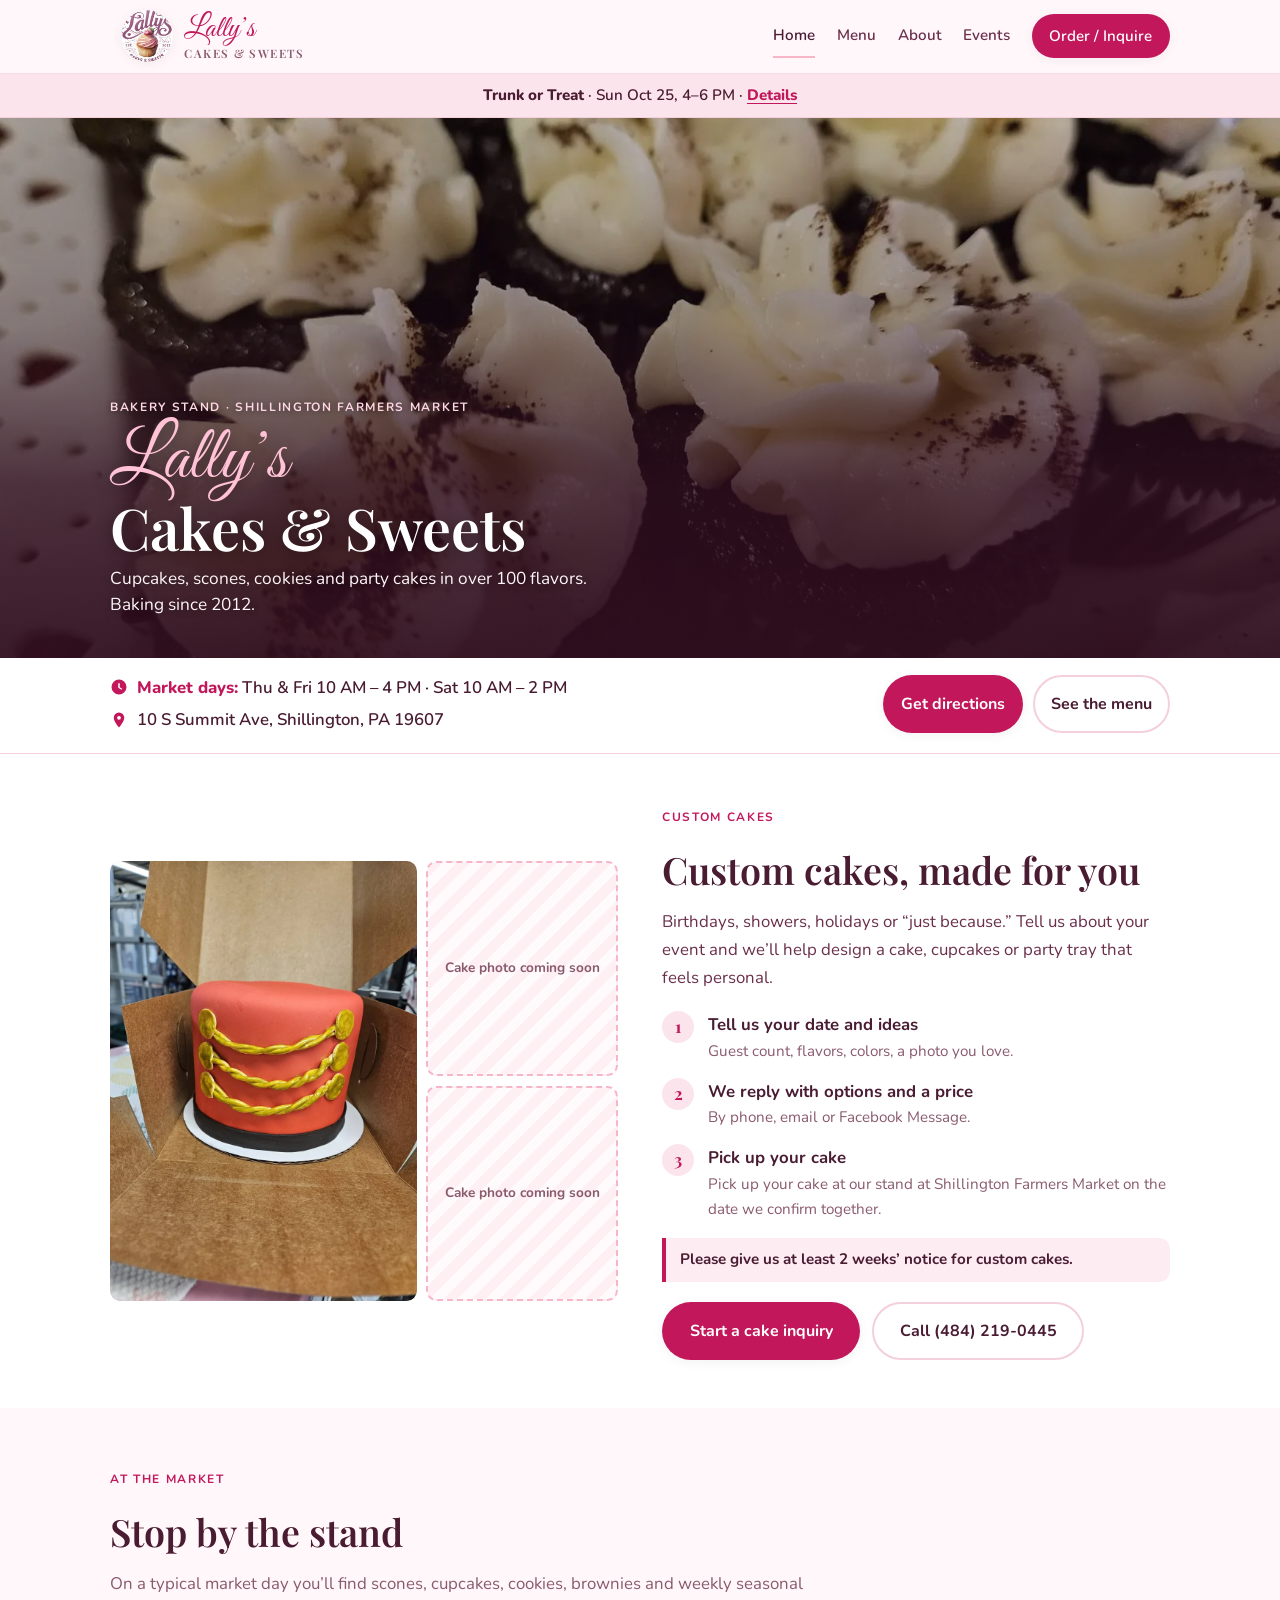
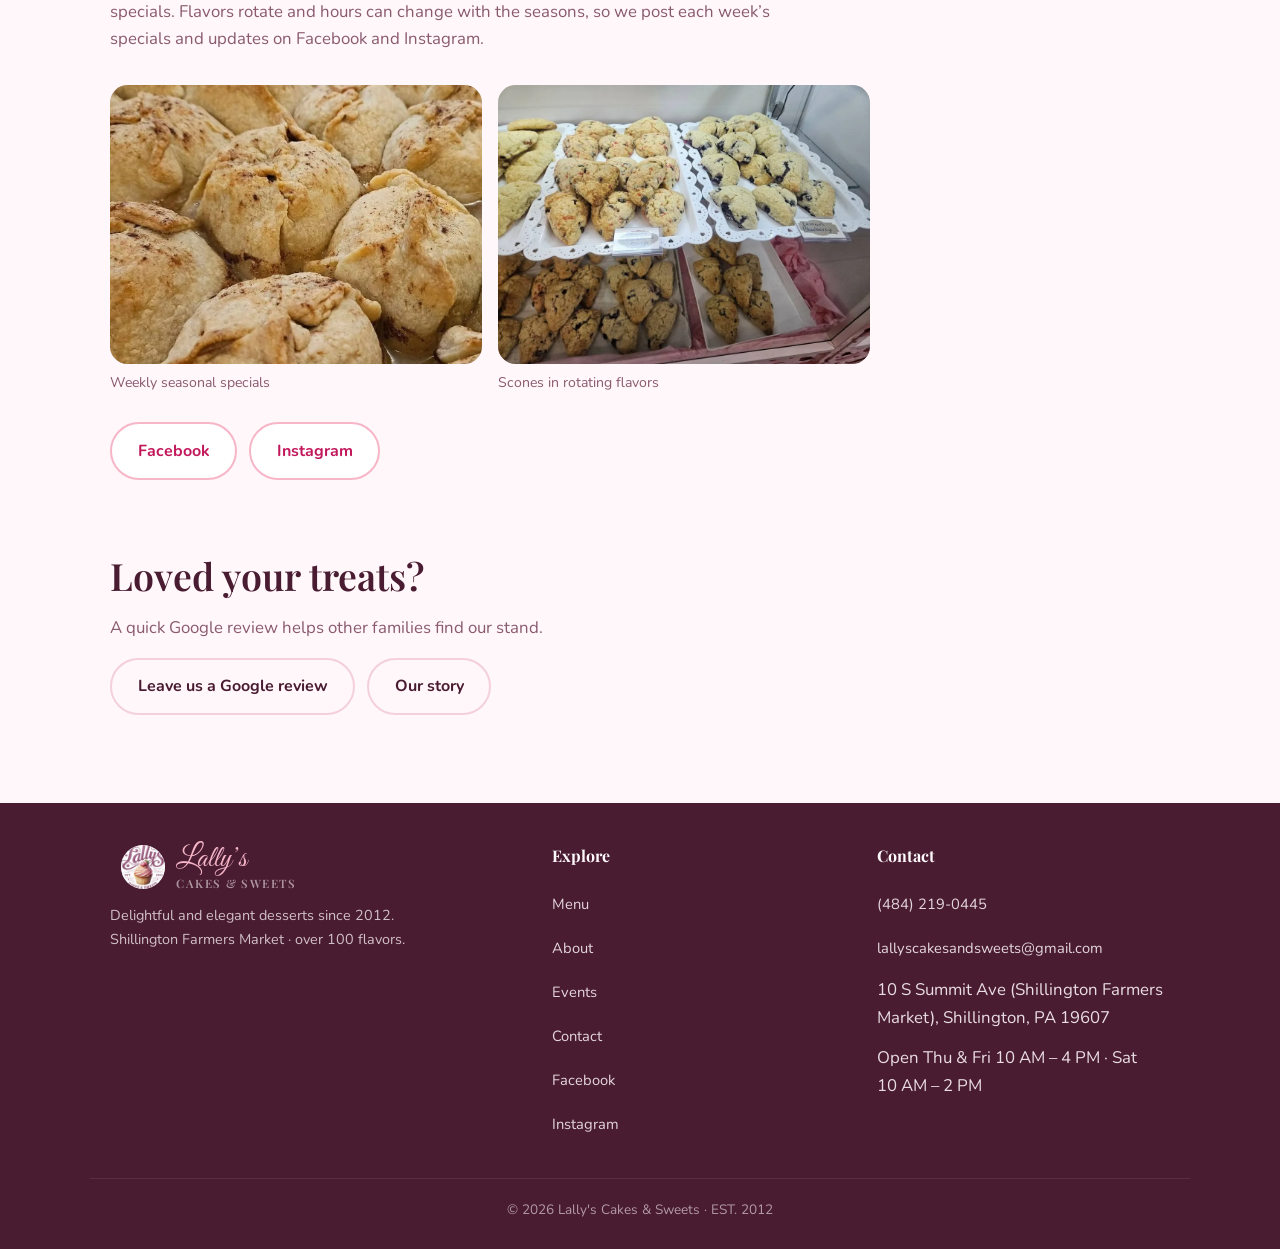
==== commit 594fd51a: "Design refresh: photo hero, custom cakes section, menu photos, seasonal banner" ====
--- a/index.html
+++ b/index.html
@@ -57,57 +57,56 @@
   </header>
 
   <main id="main">
-    <section class="hero">
-      <div class="wrap hero-grid">
-        <div class="hero-copy">
-          <span class="eyebrow">Bakery · Shillington Farmers Market · EST. 2012</span>
-          <h1>Lally’s Cakes <span class="amp">&amp;</span> Sweets</h1>
-          <div class="visit-card" id="visit">
-            <h2 class="visit-title">Visit our stand at Shillington Farmers Market.</h2>
-            <p class="visit-address"><svg aria-hidden="true" viewBox="0 0 24 24" width="16" height="16"><path fill="currentColor" d="M12 2a7 7 0 0 0-7 7c0 5.25 7 13 7 13s7-7.75 7-13a7 7 0 0 0-7-7zm0 9.5A2.5 2.5 0 1 1 12 6.5a2.5 2.5 0 0 1 0 5z"/></svg><span>10 S Summit Ave, Shillington, PA 19607.</span></p>
-            <p class="visit-hours"><svg aria-hidden="true" viewBox="0 0 24 24" width="16" height="16"><path fill="currentColor" d="M12 2a10 10 0 1 0 0 20 10 10 0 0 0 0-20zm1 10.4 3.2 1.9-.8 1.3L11 13V7h2z"/></svg><span>Open Thu &amp; Fri 10&nbsp;AM – 4&nbsp;PM · Sat 10&nbsp;AM – 2&nbsp;PM</span></p>
-            <div class="visit-actions">
-              <a class="btn btn-primary" href="https://www.google.com/maps/dir/?api=1&amp;destination=Lallys%20Cakes%20And%20Sweets%2C%2010%20S%20Summit%20Ave%2C%20Shillington%2C%20PA%2019607&amp;destination_place_id=ChIJhWyQyOpxxokRwW1ss5cYshM" target="_blank" rel="noopener">Get directions</a>
-              <a class="btn btn-secondary" href="tel:+14842190445">Call (484) 219-0445</a>
-            </div>
-            <p class="visit-note">Over 100 flavors, baking since 2012. Hours change with the seasons, so check our <a href="https://www.facebook.com/LallysCakesandSweets/" target="_blank" rel="noopener noreferrer">Facebook</a> for this week's updates.</p>
-          </div>
-          <!-- EVENTS:HOME:START -->
-          <aside class="season-card" aria-labelledby="season-title">
-            <div class="season-thumb"><picture><source srcset="images/events/trunk-or-treat.webp" type="image/webp" /><img class="season-img" src="images/events/trunk-or-treat.jpg" width="1102" height="596" decoding="async" alt="Halloween illustration of kids in costumes trick-or-treating from decorated car trunks" /></picture></div>
-            <div class="season-body">
-              <p class="season-eyebrow">This season</p>
-              <h2 class="season-title" id="season-title">Trunk or Treat</h2>
-              <p class="season-when">Special event · Sunday, October 25 · 4–6 PM</p>
-              <p class="season-where">At Shillington Farmers Market</p>
-              <div class="season-actions">
-                <a class="btn btn-secondary" href="events.html#trunk-or-treat-2026">Details</a>
-                <a class="btn btn-facebook" href="https://m.me/LallysCakesandSweets" target="_blank" rel="noopener noreferrer">Message us on Messenger</a>
-              </div>
-            </div>
-          </aside>
-          <!-- EVENTS:HOME:END -->
-          <p class="hero-tagline">Delightful and elegant desserts for every celebration, including party specialties, with <strong>over 100 flavors</strong> to choose from.</p>
-          <div class="stat-pills">
-            <span class="stat-pill">EST. 2012</span>
-            <span class="stat-pill">100+ flavors</span>
-            <span class="stat-pill">Party specialties</span>
-            <span class="stat-pill">Find us at Shillington Farmers Market</span>
-          </div>
-          <div class="btn-row">
-            <a class="btn btn-primary" href="contact.html">Order / Inquire</a>
-            <a class="btn btn-secondary" href="menu.html">Browse treats</a>
-            <a class="btn btn-facebook" href="https://www.facebook.com/LallysCakesandSweets/" target="_blank" rel="noopener noreferrer">Facebook</a>
-            <a class="btn btn-instagram" href="https://www.instagram.com/lallyscakesandsweets/" target="_blank" rel="noopener">Instagram</a>
+    <!-- EVENTS:HOME:START -->
+    <a class="season-banner" href="events.html#trunk-or-treat-2026">
+      <span class="season-banner-text"><strong>Trunk or Treat</strong> · Sun Oct 25, 4–6 PM · <span class="season-banner-cta">Details</span></span>
+    </a>
+    <!-- EVENTS:HOME:END -->
+    <section class="hero-photo" aria-labelledby="hero-title">
+      <picture>
+        <source type="image/webp" srcset="images/hero/cupcakes-640.webp 640w, images/hero/cupcakes-1024.webp 1024w, images/hero/cupcakes-1600.webp 1600w" sizes="100vw" />
+        <img class="hero-bg" src="images/hero/cupcakes-1024.jpg" srcset="images/hero/cupcakes-640.jpg 640w, images/hero/cupcakes-1024.jpg 1024w, images/hero/cupcakes-1600.jpg 1600w" sizes="100vw" width="1600" height="1200" loading="eager" fetchpriority="high" decoding="async" alt="Chocolate cupcakes topped with swirls of white frosting" />
+      </picture>
+      <div class="wrap hero-photo-copy">
+        <span class="eyebrow">Bakery stand · Shillington Farmers Market</span>
+        <h1 id="hero-title"><span class="hero-script">Lally’s</span> <span class="hero-display">Cakes &amp; Sweets</span></h1>
+        <p class="hero-sub">Cupcakes, scones, cookies and party cakes in over 100 flavors. Baking since 2012.</p>
+      </div>
+    </section>
+
+    <section class="visit-strip" id="visit" aria-label="Market days and directions">
+      <div class="wrap visit-strip-inner">
+        <p class="vs-line"><svg aria-hidden="true" viewBox="0 0 24 24" width="18" height="18"><path fill="currentColor" d="M12 2a10 10 0 1 0 0 20 10 10 0 0 0 0-20zm1 10.4 3.2 1.9-.8 1.3L11 13V7h2z"/></svg><span><strong class="vs-label">Market days:</strong> <span class="nowrap">Thu &amp; Fri 10&nbsp;AM – 4&nbsp;PM ·</span> <span class="nowrap">Sat 10&nbsp;AM – 2&nbsp;PM</span></span></p>
+        <p class="vs-line"><svg aria-hidden="true" viewBox="0 0 24 24" width="18" height="18"><path fill="currentColor" d="M12 2a7 7 0 0 0-7 7c0 5.25 7 13 7 13s7-7.75 7-13a7 7 0 0 0-7-7zm0 9.5A2.5 2.5 0 1 1 12 6.5a2.5 2.5 0 0 1 0 5z"/></svg><span>10 S Summit Ave, Shillington, PA 19607</span></p>
+        <div class="vs-actions">
+          <a class="btn btn-primary" href="https://www.google.com/maps/dir/?api=1&amp;destination=Lallys%20Cakes%20And%20Sweets%2C%2010%20S%20Summit%20Ave%2C%20Shillington%2C%20PA%2019607&amp;destination_place_id=ChIJhWyQyOpxxokRwW1ss5cYshM" target="_blank" rel="noopener">Get directions</a>
+          <a class="btn btn-secondary" href="menu.html">See the menu</a>
+        </div>
+      </div>
+    </section>
+
+    <section class="cake-section" id="custom-cakes" aria-labelledby="custom-cakes-title">
+      <div class="wrap cake-grid">
+        <div class="cake-gallery">
+          <figure class="cake-photo"><picture><source srcset="images/a-celebration-cake.webp" type="image/webp" /><img src="images/a-celebration-cake.jpg" width="900" height="1200" loading="lazy" decoding="async" alt="Round red cake decorated with gold braided trim, sitting in an open bakery box" /></picture></figure>
+          <div class="cake-ph placeholder-tile">Cake photo coming soon</div>
+          <div class="cake-ph placeholder-tile">Cake photo coming soon</div>
+        </div>
+        <div class="cake-copy">
+          <span class="eyebrow">Custom cakes</span>
+          <h2 class="section-title" id="custom-cakes-title">Custom cakes, made for you</h2>
+          <p class="cake-lead">Birthdays, showers, holidays or “just because.” Tell us about your event and we’ll help design a cake, cupcakes or party tray that feels personal.</p>
+          <ol class="cake-steps">
+            <li><span class="cake-step-n" aria-hidden="true">1</span><span><strong>Tell us your date and ideas</strong><span class="cake-step-t">Guest count, flavors, colors, a photo you love.</span></span></li>
+            <li><span class="cake-step-n" aria-hidden="true">2</span><span><strong>We reply with options and a price</strong><span class="cake-step-t">By phone, email or Facebook Message.</span></span></li>
+            <li><span class="cake-step-n" aria-hidden="true">3</span><span><strong>Pick up your cake</strong><span class="cake-step-t">Pick up your cake at our stand at Shillington Farmers Market on the date we confirm together.</span></span></li>
+          </ol>
+          <p class="cake-notice">Please give us at least 2 weeks’ notice for custom cakes.</p>
+          <div class="btn-row cake-actions">
+            <a class="btn btn-primary" href="contact.html#inquire-form">Start a cake inquiry</a>
+            <a class="btn btn-secondary" href="tel:+14842190445">Call (484) 219-0445</a>
           </div>
         </div>
-        <aside class="hero-card" aria-label="Brand highlight">
-          <div class="hero-card-visual">
-            <picture><source srcset="logo.webp" type="image/webp" /><img class="hero-logo" src="logo.png" width="200" height="200" alt="Lally's Cakes &amp; Sweets circular logo with cupcake and strawberry" /></picture>
-          </div>
-          <h2>Custom cakes, made for you</h2>
-          <p>Tell us about your event — we’ll help design a cake, cupcakes, or party tray that feels personal and tastes homemade.</p>
-        </aside>
       </div>
     </section>
 
@@ -115,22 +114,8 @@
       <div class="wrap">
         <span class="eyebrow">At the market</span>
         <h2 class="section-title">Stop by the stand</h2>
-        <p class="section-lead stand-lead">On a typical market day you'll find scones, cupcakes, cookies, brownies and weekly seasonal specials. Flavors rotate, and there are over 100 of them. We post each week's specials on <a href="https://www.facebook.com/LallysCakesandSweets/" target="_blank" rel="noopener noreferrer">Facebook</a>. Party or birthday order? Ask us at the stand or call <a href="tel:+14842190445">(484) 219-0445</a>.</p>
-        <div class="photo-grid">
-          <figure class="photo-slot">
-            <picture>
-              <source srcset="images/a-celebration-cake.webp" type="image/webp" />
-              <img src="images/a-celebration-cake.jpg" width="900" height="1200" loading="lazy" decoding="async" alt="Round red cake decorated with gold braided trim, sitting in an open bakery box" />
-            </picture>
-            <figcaption class="photo-slot-caption">Custom celebration cakes</figcaption>
-          </figure>
-          <figure class="photo-slot">
-            <picture>
-              <source srcset="images/b-cupcakes.webp" type="image/webp" />
-              <img src="images/b-cupcakes.jpg" width="1200" height="900" loading="lazy" decoding="async" alt="Tray of chocolate cupcakes topped with swirls of white frosting and cookie crumbs" />
-            </picture>
-            <figcaption class="photo-slot-caption">Cupcakes, fresh every market day</figcaption>
-          </figure>
+        <p class="section-lead stand-lead">On a typical market day you’ll find scones, cupcakes, cookies, brownies and weekly seasonal specials. Flavors rotate and hours can change with the seasons, so we post each week’s specials and updates on Facebook and Instagram.</p>
+        <div class="photo-grid stand-photos">
           <figure class="photo-slot">
             <picture>
               <source srcset="images/c-dumplings.webp" type="image/webp" />
@@ -147,53 +132,19 @@
           </figure>
         </div>
         <div class="btn-row">
-          <a class="btn btn-primary" href="menu.html">See the menu</a>
-          <a class="btn btn-secondary" href="contact.html">Party or birthday order</a>
+          <a class="btn btn-facebook" href="https://www.facebook.com/LallysCakesandSweets/" target="_blank" rel="noopener noreferrer">Facebook</a>
+          <a class="btn btn-instagram" href="https://www.instagram.com/lallyscakesandsweets/" target="_blank" rel="noopener">Instagram</a>
         </div>
       </div>
     </section>
 
-    <section class="cta-band">
+    <section class="section review-section">
       <div class="wrap">
-        <h2>Planning a celebration?</h2>
-        <p>Birthdays, showers, holidays, or “just because” — call, email, or message us on Facebook with your date and ideas. We’ll reply with options.</p>
-        <div class="btn-row" style="justify-content:center;">
-          <a class="btn btn-primary" href="tel:+14842190445">Call (484) 219-0445</a>
-          <a class="btn btn-secondary" href="mailto:lallyscakesandsweets@gmail.com">Email us</a>
-          <a class="btn btn-facebook" href="https://m.me/LallysCakesandSweets" target="_blank" rel="noopener noreferrer">Message on Facebook</a>
-        </div>
-      </div>
-    </section>
-
-    <section class="section">
-      <div class="wrap">
-        <span class="eyebrow">Why us</span>
-        <h2 class="section-title">Delightful &amp; elegant since 2012</h2>
-        <p class="section-lead">We’re a bakery at Shillington Farmers Market, baking since 2012 and focused on party dessert specialties, custom cakes, and flavors that make every event feel special.</p>
-        <div class="card-grid">
-          <article class="card">
-            <div class="card-body">
-              <h3>100+ flavors</h3>
-              <p>A huge flavor selection so you can find exactly what your guests will love.</p>
-            </div>
-          </article>
-          <article class="card">
-            <div class="card-body">
-              <h3>Party specialists</h3>
-              <p>Experienced with dessert tables, trays, and celebration cakes for any occasion.</p>
-            </div>
-          </article>
-          <article class="card">
-            <div class="card-body">
-              <h3>Local &amp; welcoming</h3>
-              <p>Find us at Shillington Farmers Market in Shillington, PA.</p>
-            </div>
-          </article>
-        </div>
-        <p class="review-lead">Loved your treats? A quick Google review helps other families find our stand.</p>
+        <h2 class="section-title">Loved your treats?</h2>
+        <p class="review-lead">A quick Google review helps other families find our stand.</p>
         <div class="btn-row review-row">
+          <a class="btn btn-secondary" href="https://search.google.com/local/writereview?placeid=ChIJhWyQyOpxxokRwW1ss5cYshM" target="_blank" rel="noopener">Leave us a Google review</a>
           <a class="btn btn-secondary" href="about.html">Our story</a>
-          <a class="btn btn-secondary" href="https://search.google.com/local/writereview?placeid=ChIJhWyQyOpxxokRwW1ss5cYshM" target="_blank" rel="noopener">Leave us a Google review</a>
         </div>
       </div>
     </section>
--- a/styles.css
+++ b/styles.css
@@ -323,14 +323,19 @@
   border-color: var(--blush);
 }
 
-.btn-facebook {
-  background: #0d65d9;
-  color: #fff;
-}
-
-.btn-facebook:hover {
-  background: #0a52b3;
-  color: #fff;
+/* Social buttons (Facebook / Messenger / Instagram): on-brand pink outline */
+.btn-facebook,
+.btn-instagram {
+  background: #fff;
+  color: var(--magenta);
+  border-color: var(--blush);
+}
+
+.btn-facebook:hover,
+.btn-instagram:hover {
+  background: var(--blush-soft);
+  color: var(--burgundy);
+  border-color: var(--magenta);
 }
 
 .btn-row {
@@ -2252,16 +2257,6 @@
   padding: 0.4rem 0;
 }
 
-/* Instagram button (pairs with .btn-facebook) */
-.btn-instagram {
-  background: linear-gradient(45deg, #f09433, #dc2743 45%, #bc1888);
-  color: #fff;
-}
-
-.btn-instagram:hover {
-  filter: brightness(1.08);
-  color: #fff;
-}
 
 /* Contact info list: 44px tap targets for social/contact links */
 .info-list a {
@@ -2273,3 +2268,513 @@
 .info-list li:has(a) {
   padding: 0.35rem 0;
 }
+
+/* ================================================================
+   Brief 19: design refresh (photo hero, custom cakes, calmer home)
+   ================================================================ */
+
+/* —— Unfinished placeholders: dashed + striped so they read as "not done yet" —— */
+.placeholder-tile {
+  display: flex;
+  align-items: center;
+  justify-content: center;
+  text-align: center;
+  padding: 0.75rem;
+  border: 2px dashed var(--blush);
+  border-radius: var(--radius-sm);
+  background:
+    repeating-linear-gradient(135deg, rgba(247, 182, 200, 0.16) 0 10px, transparent 10px 20px),
+    var(--ivory);
+  color: var(--muted);
+  font-size: 0.85rem;
+  font-weight: 700;
+  line-height: 1.35;
+}
+
+.todo-devon {
+  display: block;
+  margin: 1rem 0 0;
+  padding: 0.6rem 0.8rem;
+  border: 2px dashed #d4a300;
+  border-radius: var(--radius-sm);
+  background: #fff4c9;
+  color: #5c4600;
+  font-size: 0.92rem;
+  font-weight: 700;
+}
+
+/* —— Home: seasonal banner (generated by tools/build-events.js) —— */
+.season-banner {
+  display: flex;
+  align-items: center;
+  justify-content: center;
+  min-height: 44px;
+  padding: 0.55rem 1.25rem;
+  background: var(--blush-soft);
+  border-bottom: 1px solid var(--accent-soft);
+  color: var(--plum);
+  font-size: 0.95rem;
+  font-weight: 600;
+  line-height: 1.35;
+  text-align: center;
+  text-decoration: none;
+}
+
+.season-banner strong {
+  font-weight: 800;
+}
+
+.season-banner-cta {
+  color: var(--magenta);
+  font-weight: 800;
+  text-decoration: underline;
+  text-underline-offset: 3px;
+}
+
+.season-banner:hover,
+.season-banner:focus-visible {
+  background: var(--accent-soft);
+  color: var(--plum);
+}
+
+/* —— Home: full-width photo hero —— */
+.hero-photo {
+  position: relative;
+  display: flex;
+  align-items: flex-end;
+  min-height: 440px;
+  overflow: hidden;
+  background: var(--plum);
+  color: #fff;
+}
+
+.hero-photo picture {
+  position: absolute;
+  inset: 0;
+}
+
+.hero-photo .hero-bg {
+  display: block;
+  width: 100%;
+  height: 100%;
+  object-fit: cover;
+  object-position: 50% 60%;
+}
+
+.hero-photo::after {
+  content: "";
+  position: absolute;
+  inset: 0;
+  background: linear-gradient(180deg, rgba(40, 12, 26, 0.15) 0%, rgba(40, 12, 26, 0.35) 38%, rgba(48, 14, 31, 0.78) 68%, rgba(48, 14, 31, 0.92) 100%);
+}
+
+.hero-photo-copy {
+  position: relative;
+  z-index: 1;
+  width: 100%;
+  padding-top: 7rem;
+  padding-bottom: 1.75rem;
+}
+
+.hero-photo .eyebrow {
+  color: #ffd6e4;
+  margin-bottom: 0.4rem;
+  text-shadow: 0 1px 6px rgba(0, 0, 0, 0.45);
+}
+
+@media (max-width: 480px) {
+  .hero-photo .eyebrow {
+    font-size: 0.68rem;
+    letter-spacing: 0.07em;
+  }
+}
+
+.hero-photo h1 {
+  margin: 0 0 0.6rem;
+  line-height: 1.02;
+  color: #fff;
+  text-shadow: 0 2px 14px rgba(0, 0, 0, 0.35);
+}
+
+.hero-script {
+  display: block;
+  font-family: var(--font-script);
+  font-weight: 400;
+  font-size: clamp(3rem, 11vw, 4.6rem);
+  line-height: 1;
+  color: #ffc2d6;
+}
+
+.hero-display {
+  display: block;
+  font-family: var(--font-display);
+  font-weight: 600;
+  font-size: clamp(2.2rem, 6vw, 3.6rem);
+}
+
+.hero-sub {
+  margin: 0;
+  max-width: 32rem;
+  font-size: 1.08rem;
+  line-height: 1.5;
+  color: #fff5f8;
+  text-shadow: 0 1px 8px rgba(0, 0, 0, 0.4);
+}
+
+@media (min-width: 801px) {
+  .hero-photo {
+    min-height: 540px;
+  }
+
+  .hero-photo-copy {
+    padding-bottom: 2.5rem;
+  }
+}
+
+/* —— Home: visit strip under the hero photo —— */
+.visit-strip {
+  background: #fff;
+  border-bottom: 1px solid var(--accent-soft);
+}
+
+.visit-strip-inner {
+  display: grid;
+  gap: 0.45rem;
+  padding-top: 1.1rem;
+  padding-bottom: 1.25rem;
+}
+
+.vs-line {
+  display: flex;
+  gap: 0.55rem;
+  align-items: flex-start;
+  margin: 0;
+  font-weight: 600;
+  line-height: 1.45;
+  color: var(--plum);
+}
+
+.vs-line svg {
+  flex: none;
+  margin-top: 0.15rem;
+  color: var(--magenta);
+}
+
+.vs-label {
+  font-weight: 800;
+  color: var(--magenta);
+}
+
+.vs-actions {
+  display: flex;
+  gap: 0.65rem;
+  margin-top: 0.5rem;
+}
+
+.vs-actions .btn {
+  flex: 1 1 0;
+  min-height: 48px;
+  padding-left: 1rem;
+  padding-right: 1rem;
+  white-space: nowrap;
+}
+
+.nowrap {
+  white-space: nowrap;
+}
+
+@media (min-width: 900px) {
+  .visit-strip-inner {
+    grid-template-columns: 1fr auto;
+    align-items: center;
+    column-gap: 2rem;
+  }
+
+  .vs-line {
+    grid-column: 1;
+  }
+
+  .vs-actions {
+    grid-column: 2;
+    grid-row: 1 / span 2;
+    margin-top: 0;
+    justify-content: flex-end;
+  }
+
+  .vs-actions .btn {
+    flex: 0 0 auto;
+  }
+}
+
+/* —— Custom cakes section (home + top of contact) —— */
+.cake-section {
+  background: #fff;
+  padding: 3rem 0;
+  scroll-margin-top: calc(var(--nav-h) + 1rem);
+}
+
+.cake-section-contact {
+  border-bottom: 1px solid var(--accent-soft);
+}
+
+.cake-gallery {
+  display: grid;
+  grid-template-columns: 1.6fr 1fr;
+  grid-template-rows: 1fr 1fr;
+  gap: 0.6rem;
+  height: 320px;
+  margin: 0 0 1.5rem;
+}
+
+.cake-photo {
+  grid-row: span 2;
+  margin: 0;
+  border-radius: var(--radius-sm);
+  overflow: hidden;
+  background: var(--blush-soft);
+}
+
+.cake-photo picture {
+  display: contents;
+}
+
+.cake-photo img {
+  display: block;
+  width: 100%;
+  height: 100%;
+  object-fit: cover;
+  object-position: 50% 45%;
+}
+
+.cake-ph {
+  min-height: 0;
+}
+
+.cake-copy .section-title {
+  text-wrap: balance;
+}
+
+.cake-lead {
+  margin: 0 0 1.25rem;
+  color: var(--plum-soft);
+  max-width: 34rem;
+}
+
+.cake-steps {
+  list-style: none;
+  margin: 0 0 1rem;
+  padding: 0;
+  display: grid;
+  gap: 0.85rem;
+}
+
+.cake-steps li {
+  display: flex;
+  gap: 0.85rem;
+  align-items: flex-start;
+}
+
+.cake-step-n {
+  flex: none;
+  display: flex;
+  align-items: center;
+  justify-content: center;
+  width: 2rem;
+  height: 2rem;
+  border-radius: 50%;
+  background: var(--blush-soft);
+  color: var(--magenta);
+  font-family: var(--font-display);
+  font-weight: 700;
+}
+
+.cake-steps strong {
+  display: block;
+  color: var(--plum);
+}
+
+.cake-step-t {
+  display: block;
+  color: var(--muted);
+  font-size: 0.95rem;
+}
+
+.cake-notice {
+  margin: 0;
+  padding: 0.6rem 0.9rem;
+  background: rgba(252, 228, 236, 0.65);
+  border-left: 4px solid var(--magenta);
+  border-radius: 0 var(--radius-sm) var(--radius-sm) 0;
+  color: var(--plum);
+  font-weight: 700;
+  font-size: 0.95rem;
+}
+
+.cake-actions {
+  margin-top: 1.25rem;
+}
+
+.cake-actions .btn {
+  min-height: 48px;
+}
+
+@media (max-width: 480px) {
+  .cake-gallery {
+    height: 260px;
+  }
+
+  .cake-section-contact {
+    padding: 2rem 0 2.25rem;
+  }
+
+  .cake-section-contact .cake-gallery {
+    height: 210px;
+  }
+
+  .cake-actions .btn {
+    flex: 1 1 100%;
+  }
+}
+
+@media (min-width: 801px) {
+  .cake-grid {
+    display: grid;
+    grid-template-columns: 1fr 1fr;
+    gap: 2.75rem;
+    align-items: center;
+  }
+
+  .cake-gallery {
+    height: 440px;
+    margin: 0;
+  }
+}
+
+/* —— Home: stand photos (two) and review section —— */
+.stand-photos {
+  grid-template-columns: repeat(2, minmax(0, 1fr));
+  max-width: 760px;
+}
+
+.review-section {
+  padding-top: 0.5rem;
+}
+
+.review-section .review-lead {
+  margin-top: 0;
+}
+
+/* —— Menu: photo strip + category thumbnails —— */
+.menu-strip {
+  display: grid;
+  grid-template-columns: repeat(4, minmax(0, 1fr));
+  gap: 0.6rem;
+  margin-top: 1.25rem;
+}
+
+.menu-strip-item {
+  margin: 0;
+}
+
+.menu-strip-item picture {
+  display: contents;
+}
+
+.menu-strip-item img {
+  display: block;
+  width: 100%;
+  height: auto;
+  aspect-ratio: 4 / 3;
+  object-fit: cover;
+  border-radius: var(--radius-sm);
+  background: var(--blush-soft);
+}
+
+@media (max-width: 600px) {
+  .menu-strip {
+    gap: 0.4rem;
+  }
+
+  .menu-strip-item img {
+    aspect-ratio: 1 / 1;
+  }
+}
+
+.menu-category-title.has-thumb {
+  display: flex;
+  align-items: center;
+  gap: 0.75rem;
+}
+
+.menu-category-title picture {
+  display: contents;
+}
+
+.menu-category-thumb {
+  flex: none;
+  width: 3rem;
+  height: 3rem;
+  border-radius: 50%;
+  object-fit: cover;
+  border: 2px solid var(--blush-soft);
+}
+
+/* —— About: baker photo placeholder + story —— */
+.about-intro {
+  display: grid;
+  gap: 1.25rem;
+}
+
+.about-photo-ph {
+  aspect-ratio: 3 / 2;
+  font-size: 0.95rem;
+}
+
+@media (max-width: 750px) {
+  .about-photo-ph {
+    aspect-ratio: auto;
+    height: 180px;
+  }
+}
+
+.about-story-title {
+  font-size: 1.5rem;
+  margin-bottom: 1rem;
+}
+
+/* —— Events page: text first, moderate illustration —— */
+.event-card {
+  grid-template-columns: minmax(0, 1.4fr) minmax(0, 1fr);
+  align-items: center;
+}
+
+.event-media {
+  align-self: stretch;
+  display: flex;
+  align-items: center;
+  padding: 1.25rem;
+  background: var(--blush-soft);
+}
+
+.event-img {
+  height: auto;
+  max-width: 420px;
+  margin: 0 auto;
+  border-radius: var(--radius-sm);
+}
+
+@media (max-width: 800px) {
+  .event-card {
+    grid-template-columns: 1fr;
+  }
+
+  .event-media {
+    padding: 0 1.15rem 1.15rem;
+    background: transparent;
+  }
+
+  .event-img {
+    max-width: 320px;
+    margin: 0;
+  }
+}
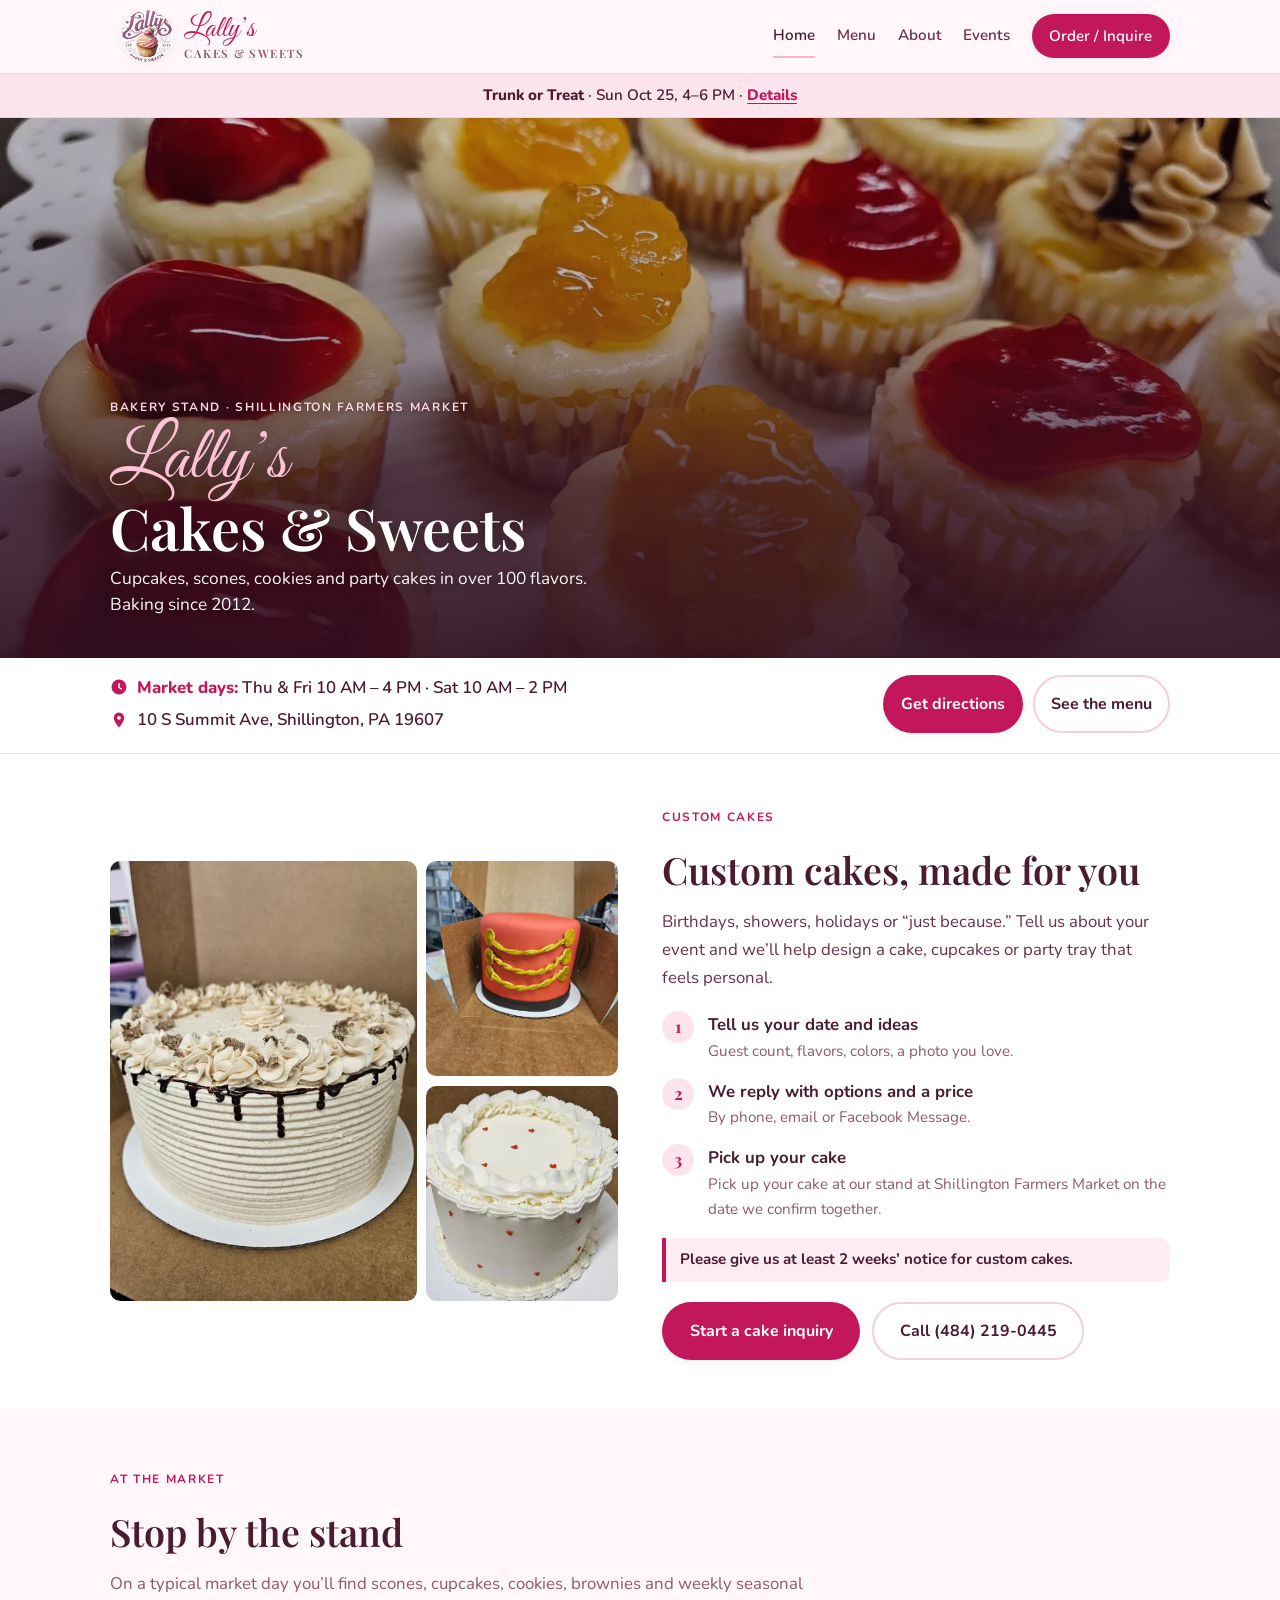
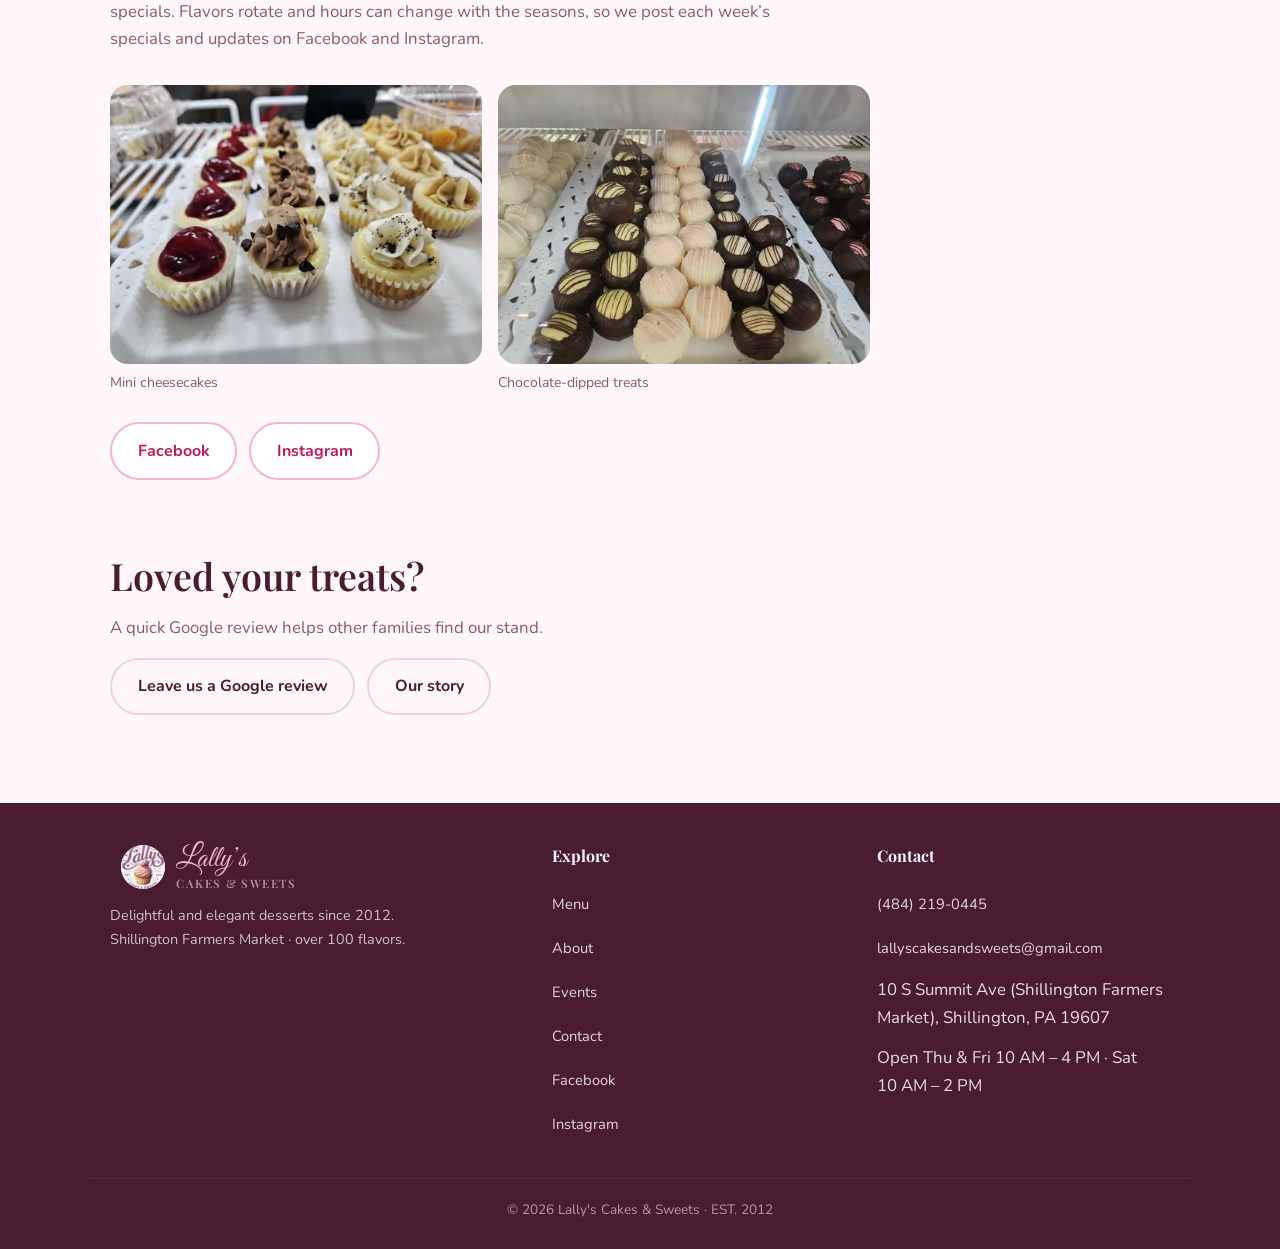
==== commit d954dc36: "Real Facebook photos, Kimberly Lally sign-off, menu redesign and price fixes" ====
--- a/index.html
+++ b/index.html
@@ -25,7 +25,7 @@
   <link rel="stylesheet" href="styles.css" />
   <!-- priceRange is intentionally left out of this structured data until Devon confirms it. -->
   <script type="application/ld+json">
-  {"@context":"https://schema.org","@type":"Bakery","name":"Lally's Cakes & Sweets","address":{"@type":"PostalAddress","streetAddress":"10 S Summit Ave","addressLocality":"Shillington","addressRegion":"PA","postalCode":"19607","addressCountry":"US"},"telephone":"+1-484-219-0445","url":"https://lallyscakesandsweets.com/","sameAs":["https://www.facebook.com/LallysCakesandSweets/","https://www.instagram.com/lallyscakesandsweets/"],"foundingDate":"2012","hasMap":"https://www.google.com/maps/place/?q=place_id:ChIJhWyQyOpxxokRwW1ss5cYshM","openingHoursSpecification":[{"@type":"OpeningHoursSpecification","dayOfWeek":["Thursday","Friday"],"opens":"10:00","closes":"16:00"},{"@type":"OpeningHoursSpecification","dayOfWeek":"Saturday","opens":"10:00","closes":"14:00"}]}
+  {"@context":"https://schema.org","@type":"Bakery","name":"Lally's Cakes & Sweets","address":{"@type":"PostalAddress","streetAddress":"10 S Summit Ave","addressLocality":"Shillington","addressRegion":"PA","postalCode":"19607","addressCountry":"US"},"telephone":"+1-484-219-0445","url":"https://lallyscakesandsweets.com/","sameAs":["https://www.facebook.com/LallysCakesandSweets/","https://www.instagram.com/lallyscakesandsweets/"],"foundingDate":"2012","founder":{"@type":"Person","name":"Kimberly Lally"},"hasMap":"https://www.google.com/maps/place/?q=place_id:ChIJhWyQyOpxxokRwW1ss5cYshM","openingHoursSpecification":[{"@type":"OpeningHoursSpecification","dayOfWeek":["Thursday","Friday"],"opens":"10:00","closes":"16:00"},{"@type":"OpeningHoursSpecification","dayOfWeek":"Saturday","opens":"10:00","closes":"14:00"}]}
   </script>
   <!-- EVENTS:JSONLD:START -->
   <script type="application/ld+json">
@@ -64,8 +64,8 @@
     <!-- EVENTS:HOME:END -->
     <section class="hero-photo" aria-labelledby="hero-title">
       <picture>
-        <source type="image/webp" srcset="images/hero/cupcakes-640.webp 640w, images/hero/cupcakes-1024.webp 1024w, images/hero/cupcakes-1600.webp 1600w" sizes="100vw" />
-        <img class="hero-bg" src="images/hero/cupcakes-1024.jpg" srcset="images/hero/cupcakes-640.jpg 640w, images/hero/cupcakes-1024.jpg 1024w, images/hero/cupcakes-1600.jpg 1600w" sizes="100vw" width="1600" height="1200" loading="eager" fetchpriority="high" decoding="async" alt="Chocolate cupcakes topped with swirls of white frosting" />
+        <source type="image/webp" srcset="images/hero/cheesecakes-640.webp 640w, images/hero/cheesecakes-1024.webp 1024w, images/hero/cheesecakes-1600.webp 1600w" sizes="100vw" />
+        <img class="hero-bg" src="images/hero/cheesecakes-1024.jpg" srcset="images/hero/cheesecakes-640.jpg 640w, images/hero/cheesecakes-1024.jpg 1024w, images/hero/cheesecakes-1600.jpg 1600w" sizes="100vw" width="1600" height="1200" loading="eager" fetchpriority="high" decoding="async" alt="Rows of mini cheesecakes topped with cherry, orange fruit and swirled frosting" />
       </picture>
       <div class="wrap hero-photo-copy">
         <span class="eyebrow">Bakery stand · Shillington Farmers Market</span>
@@ -88,9 +88,9 @@
     <section class="cake-section" id="custom-cakes" aria-labelledby="custom-cakes-title">
       <div class="wrap cake-grid">
         <div class="cake-gallery">
+          <figure class="cake-photo cake-photo-main"><picture><source type="image/webp" srcset="images/cakes/peanut-butter-blast-cake-480.webp 480w, images/cakes/peanut-butter-blast-cake-960.webp 960w" sizes="(min-width: 801px) 330px, 60vw" /><img src="images/cakes/peanut-butter-blast-cake-480.jpg" srcset="images/cakes/peanut-butter-blast-cake-480.jpg 480w, images/cakes/peanut-butter-blast-cake-960.jpg 960w" sizes="(min-width: 801px) 330px, 60vw" width="480" height="640" loading="lazy" decoding="async" alt="Round layer cake with ridged peanut butter frosting, piped rosettes and a chocolate drip, in an open bakery box" /></picture></figure>
           <figure class="cake-photo"><picture><source srcset="images/a-celebration-cake.webp" type="image/webp" /><img src="images/a-celebration-cake.jpg" width="900" height="1200" loading="lazy" decoding="async" alt="Round red cake decorated with gold braided trim, sitting in an open bakery box" /></picture></figure>
-          <div class="cake-ph placeholder-tile">Cake photo coming soon</div>
-          <div class="cake-ph placeholder-tile">Cake photo coming soon</div>
+          <figure class="cake-photo"><picture><source type="image/webp" srcset="images/cakes/heart-cake-480.webp 480w, images/cakes/heart-cake-960.webp 960w" sizes="(min-width: 801px) 210px, 40vw" /><img src="images/cakes/heart-cake-480.jpg" srcset="images/cakes/heart-cake-480.jpg 480w, images/cakes/heart-cake-960.jpg 960w" sizes="(min-width: 801px) 210px, 40vw" width="480" height="360" loading="lazy" decoding="async" alt="Small white frosted cake with ruffled piping and tiny red hearts, in an open bakery box" /></picture></figure>
         </div>
         <div class="cake-copy">
           <span class="eyebrow">Custom cakes</span>
@@ -118,17 +118,17 @@
         <div class="photo-grid stand-photos">
           <figure class="photo-slot">
             <picture>
-              <source srcset="images/c-dumplings.webp" type="image/webp" />
-              <img src="images/c-dumplings.jpg" width="1079" height="1093" loading="lazy" decoding="async" alt="Close-up of golden baked fruit dumplings wrapped in pastry" />
+              <source type="image/webp" srcset="images/stand/mini-cheesecakes-case-480.webp 480w, images/stand/mini-cheesecakes-case-960.webp 960w" sizes="(min-width: 800px) 370px, 45vw" />
+              <img src="images/stand/mini-cheesecakes-case-480.jpg" srcset="images/stand/mini-cheesecakes-case-480.jpg 480w, images/stand/mini-cheesecakes-case-960.jpg 960w" sizes="(min-width: 800px) 370px, 45vw" width="480" height="360" loading="lazy" decoding="async" alt="Mini cheesecakes with cherry topping and piped chocolate and vanilla frosting on a tray in the bakery case" />
             </picture>
-            <figcaption class="photo-slot-caption">Weekly seasonal specials</figcaption>
+            <figcaption class="photo-slot-caption">Mini cheesecakes</figcaption>
           </figure>
           <figure class="photo-slot">
             <picture>
-              <source srcset="images/d-scones.webp" type="image/webp" />
-              <img src="images/d-scones.jpg" width="1000" height="750" loading="lazy" decoding="async" alt="Trays of labeled scones in the bakery case at the market stand" />
+              <source type="image/webp" srcset="images/stand/chocolate-treats-case-480.webp 480w, images/stand/chocolate-treats-case-960.webp 960w" sizes="(min-width: 800px) 370px, 45vw" />
+              <img src="images/stand/chocolate-treats-case-480.jpg" srcset="images/stand/chocolate-treats-case-480.jpg 480w, images/stand/chocolate-treats-case-960.jpg 960w" sizes="(min-width: 800px) 370px, 45vw" width="480" height="360" loading="lazy" decoding="async" alt="Rows of round chocolate-dipped and white-dipped treats with drizzled stripes in the bakery case" />
             </picture>
-            <figcaption class="photo-slot-caption">Scones in rotating flavors</figcaption>
+            <figcaption class="photo-slot-caption">Chocolate-dipped treats</figcaption>
           </figure>
         </div>
         <div class="btn-row">
--- a/styles.css
+++ b/styles.css
@@ -2527,7 +2527,6 @@
 }
 
 .cake-photo {
-  grid-row: span 2;
   margin: 0;
   border-radius: var(--radius-sm);
   overflow: hidden;
@@ -2544,6 +2543,14 @@
   height: 100%;
   object-fit: cover;
   object-position: 50% 45%;
+}
+
+.cake-photo-main {
+  grid-row: span 2;
+}
+
+.cake-photo-main img {
+  object-position: 50% 55%;
 }
 
 .cake-ph {
@@ -2667,7 +2674,7 @@
 /* —— Menu: photo strip + category thumbnails —— */
 .menu-strip {
   display: grid;
-  grid-template-columns: repeat(4, minmax(0, 1fr));
+  grid-template-columns: repeat(6, minmax(0, 1fr));
   gap: 0.6rem;
   margin-top: 1.25rem;
 }
@@ -2692,6 +2699,7 @@
 
 @media (max-width: 600px) {
   .menu-strip {
+    grid-template-columns: repeat(3, minmax(0, 1fr));
     gap: 0.4rem;
   }
 
@@ -2726,13 +2734,13 @@
 }
 
 .about-photo-ph {
-  aspect-ratio: 3 / 2;
+  width: 100%;
+  height: 220px;
   font-size: 0.95rem;
 }
 
 @media (max-width: 750px) {
   .about-photo-ph {
-    aspect-ratio: auto;
     height: 180px;
   }
 }
@@ -2778,3 +2786,282 @@
     margin: 0;
   }
 }
+
+/* About: signature line under the story (Brief 23) */
+.about-story .story-signoff {
+  margin-top: 0.75rem;
+  font-family: var(--font-display);
+  font-style: italic;
+  font-size: 1.05rem;
+  color: var(--magenta);
+}
+
+.about-story .story-signoff + p {
+  margin-top: 1.5rem;
+}
+
+/* About: stand photo (Brief 23) */
+.about-photo {
+  margin: 0;
+}
+
+.about-photo img {
+  display: block;
+  width: 100%;
+  height: 220px;
+  object-fit: cover;
+  border-radius: var(--radius-sm);
+  background: var(--blush-soft);
+}
+
+.about-photo figcaption {
+  margin-top: 0.45rem;
+  font-size: 0.88rem;
+  color: var(--muted);
+}
+
+@media (max-width: 750px) {
+  .about-photo img {
+    height: 200px;
+  }
+}
+
+/* —— Menu (Brief 24): when-and-where card, stand favorite, cake strip, phone list collapse, short nav labels —— */
+.menu-visit {
+  display: grid;
+  grid-template-columns: 1fr auto;
+  gap: 0.35rem 1.5rem;
+  align-items: center;
+  background: var(--card);
+  border: 1px solid rgba(194, 24, 91, 0.16);
+  border-radius: var(--radius);
+  box-shadow: var(--shadow-sm);
+  padding: 1rem 1.25rem;
+}
+
+.menu-visit p {
+  margin: 0;
+  grid-column: 1;
+  color: var(--plum);
+  font-size: 0.97rem;
+  line-height: 1.45;
+}
+
+.menu-visit .menu-visit-hours {
+  font-weight: 800;
+  color: var(--magenta);
+}
+
+.menu-visit .menu-visit-check {
+  font-size: 0.9rem;
+  color: var(--muted);
+}
+
+.menu-visit-actions {
+  grid-column: 2;
+  grid-row: 1 / span 3;
+  display: flex;
+  gap: 0.6rem;
+}
+
+.menu-visit-actions .btn {
+  padding: 0.65rem 1.2rem;
+  font-size: 0.95rem;
+  min-height: 44px;
+}
+
+.menu-featured {
+  margin-top: 0.9rem;
+  background: linear-gradient(160deg, #fff, var(--blush-soft));
+  border: 1px solid rgba(194, 24, 91, 0.22);
+  border-radius: var(--radius);
+  box-shadow: var(--shadow-sm);
+  padding: 0.95rem 1.25rem 1rem;
+  max-width: 34rem;
+}
+
+.menu-featured[hidden] {
+  display: none;
+}
+
+.menu-featured-label,
+.menu-badge {
+  display: inline-block;
+  background: var(--magenta);
+  color: #fff;
+  font-weight: 800;
+  font-size: 0.72rem;
+  letter-spacing: 0.04em;
+  text-transform: uppercase;
+  border-radius: 999px;
+  padding: 0.18rem 0.6rem;
+  line-height: 1.4;
+  white-space: nowrap;
+}
+
+.menu-featured-label {
+  margin: 0 0 0.45rem;
+}
+
+.menu-featured-head {
+  display: flex;
+  align-items: baseline;
+  justify-content: space-between;
+  gap: 0.75rem;
+}
+
+.menu-featured-name {
+  font-family: var(--font-display);
+  font-size: 1.3rem;
+  margin: 0;
+  line-height: 1.25;
+}
+
+.menu-featured-price {
+  font-weight: 800;
+  color: var(--magenta);
+  white-space: nowrap;
+}
+
+.menu-featured-desc {
+  margin: 0.25rem 0 0;
+  color: var(--plum-soft);
+  font-size: 0.95rem;
+}
+
+.menu-featured-foot {
+  margin: 0.35rem 0 0;
+  color: var(--muted);
+  font-size: 0.9rem;
+}
+
+.menu-featured-foot a,
+.menu-cake-strip a {
+  /* 44px+ tap height without making the line taller */
+  display: inline-block;
+  padding: 0.8rem 0;
+  margin: -0.8rem 0;
+  font-weight: 800;
+}
+
+.menu-badge {
+  font-size: 0.66rem;
+  padding: 0.12rem 0.5rem;
+  vertical-align: 0.1em;
+}
+
+.menu-options li.has-badge {
+  background: var(--blush-soft);
+}
+
+#menu-favorite {
+  scroll-margin-top: var(--menu-scroll-offset, 9rem);
+}
+
+.menu-cake-strip {
+  margin: 0.9rem 0 0;
+  padding: 0.75rem 1rem;
+  line-height: 1.55;
+  background: var(--blush-soft);
+  border-radius: var(--radius-sm);
+  color: var(--plum);
+  font-size: 0.95rem;
+  font-weight: 600;
+}
+
+.menu-cake-strip a {
+  white-space: nowrap;
+}
+
+.menu-cake-strip a::after {
+  content: " →";
+  white-space: pre;
+}
+
+.menu-section .menu-custom-callout {
+  margin-top: 2.5rem;
+}
+
+.menu-more,
+.menu-jump-short {
+  display: none;
+}
+
+@media (max-width: 700px) {
+  .menu-visit {
+    grid-template-columns: 1fr;
+    padding: 0.95rem 1.05rem;
+  }
+
+  .menu-visit-actions {
+    grid-column: 1;
+    grid-row: auto;
+    margin-top: 0.5rem;
+  }
+
+  .menu-visit-actions .btn {
+    flex: 1 1 auto;
+    justify-content: center;
+    padding: 0.65rem 0.9rem;
+    white-space: nowrap;
+  }
+}
+
+@media (max-width: 600px) {
+  .menu-card.is-collapsed:not(.is-searching) .menu-options li:nth-child(n+4) {
+    display: none;
+  }
+
+  .menu-more {
+    display: inline-flex;
+    align-items: center;
+    min-height: 44px;
+    margin: 0.2rem 0 -0.4rem;
+    padding: 0 0.1rem;
+    background: none;
+    border: 0;
+    font: inherit;
+    font-weight: 800;
+    font-size: 0.92rem;
+    color: var(--magenta);
+    cursor: pointer;
+  }
+
+  .menu-more::after {
+    content: "";
+    width: 0.45em;
+    height: 0.45em;
+    margin-left: 0.45em;
+    border-right: 2px solid currentColor;
+    border-bottom: 2px solid currentColor;
+    transform: translateY(-0.15em) rotate(45deg);
+  }
+
+  .menu-more[aria-expanded="true"]::after {
+    transform: translateY(0.1em) rotate(-135deg);
+  }
+
+  .menu-card.is-searching .menu-more {
+    display: none;
+  }
+
+  .menu-jump-link {
+    position: relative;
+  }
+
+  .menu-jump-short {
+    display: inline;
+  }
+
+  .menu-jump-full {
+    position: absolute;
+    width: 1px;
+    height: 1px;
+    padding: 0;
+    margin: -1px;
+    overflow: hidden;
+    clip: rect(0, 0, 0, 0);
+    white-space: nowrap;
+    border: 0;
+  }
+}
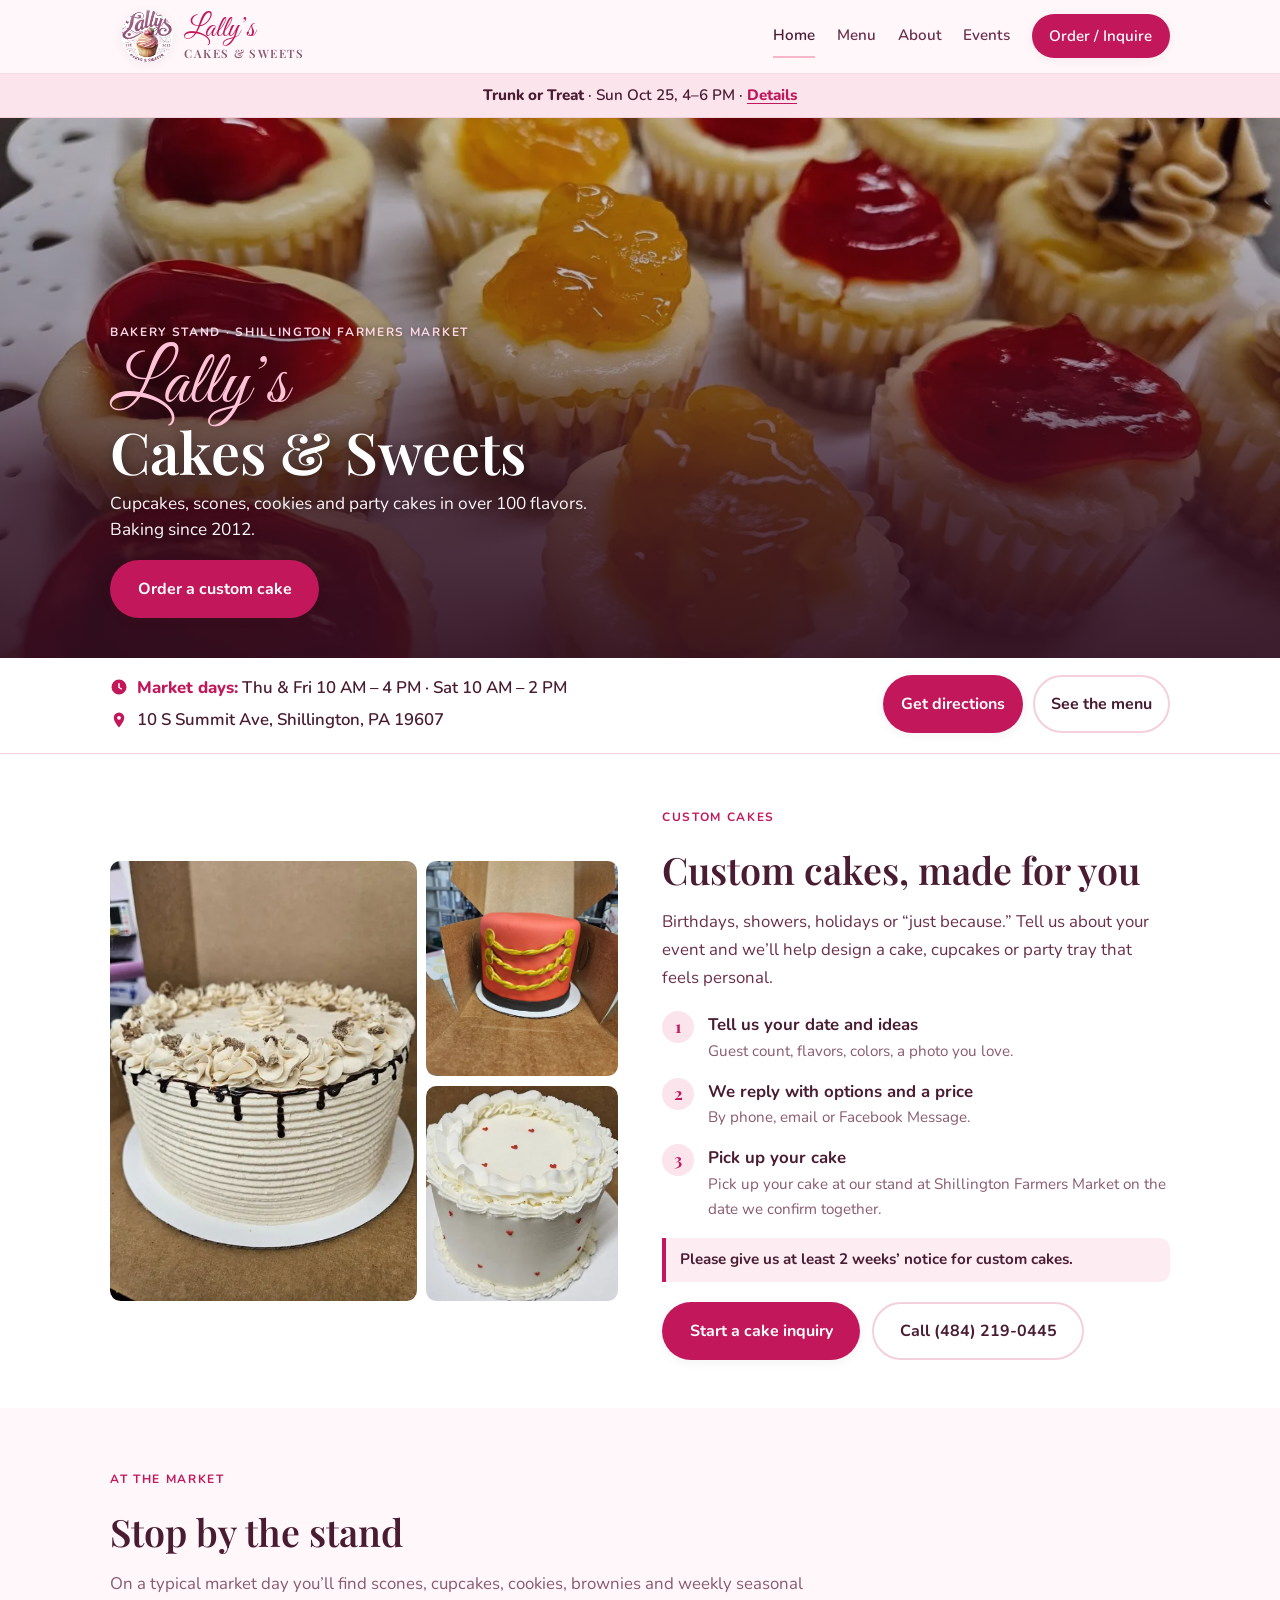
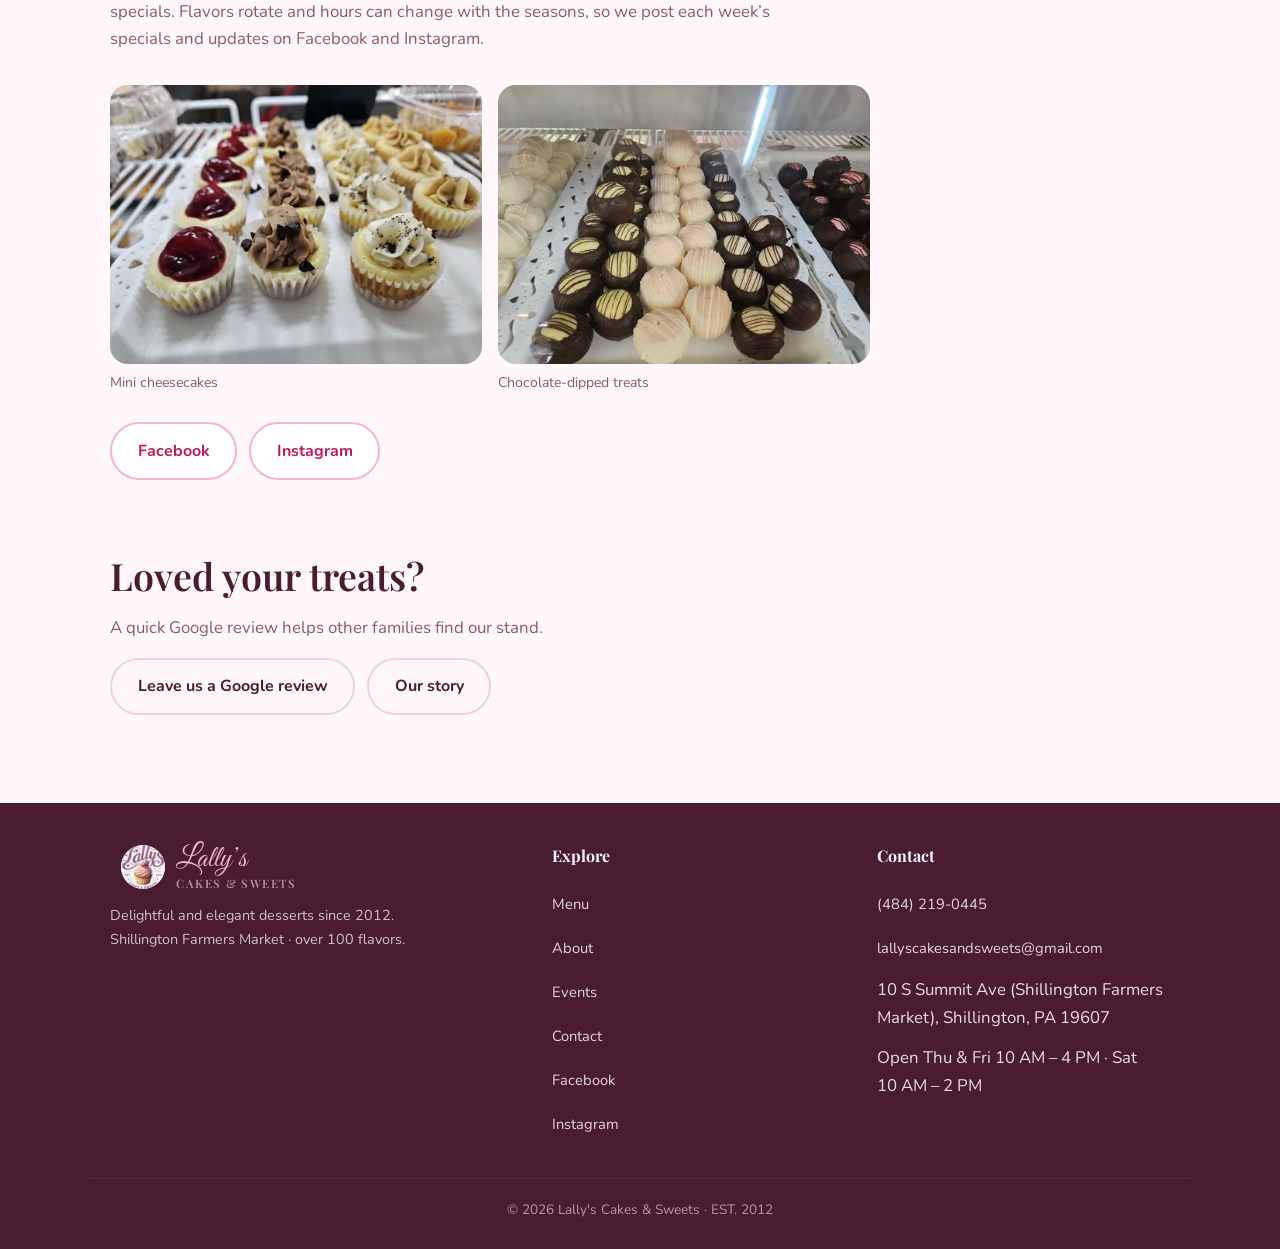
==== commit a0eeb274: "Order button, phone-first contact form, spam check, 2-week date check, sitemap, robots, 404, contras" ====
--- a/index.html
+++ b/index.html
@@ -71,6 +71,9 @@
         <span class="eyebrow">Bakery stand · Shillington Farmers Market</span>
         <h1 id="hero-title"><span class="hero-script">Lally’s</span> <span class="hero-display">Cakes &amp; Sweets</span></h1>
         <p class="hero-sub">Cupcakes, scones, cookies and party cakes in over 100 flavors. Baking since 2012.</p>
+        <div class="hero-actions">
+          <a class="btn btn-primary hero-order" href="contact.html#inquire-form">Order a custom cake</a>
+        </div>
       </div>
     </section>
 
@@ -189,6 +192,7 @@
   <nav class="mobile-action-bar" aria-label="Quick actions">
     <a class="mobile-action mobile-action-call" href="tel:+14842190445"><svg aria-hidden="true" viewBox="0 0 24 24" width="18" height="18"><path fill="currentColor" d="M6.6 10.8a15.1 15.1 0 0 0 6.6 6.6l2.2-2.2a1 1 0 0 1 1-.25 11.4 11.4 0 0 0 3.6.57 1 1 0 0 1 1 1V20a1 1 0 0 1-1 1A17 17 0 0 1 3 4a1 1 0 0 1 1-1h3.5a1 1 0 0 1 1 1c0 1.25.2 2.45.57 3.6a1 1 0 0 1-.25 1z"/></svg>Call</a>
     <a class="mobile-action mobile-action-directions" href="https://www.google.com/maps/dir/?api=1&amp;destination=Lallys%20Cakes%20And%20Sweets%2C%2010%20S%20Summit%20Ave%2C%20Shillington%2C%20PA%2019607&amp;destination_place_id=ChIJhWyQyOpxxokRwW1ss5cYshM" target="_blank" rel="noopener"><svg aria-hidden="true" viewBox="0 0 24 24" width="18" height="18"><path fill="currentColor" d="M12 2a7 7 0 0 0-7 7c0 5.25 7 13 7 13s7-7.75 7-13a7 7 0 0 0-7-7zm0 9.5A2.5 2.5 0 1 1 12 6.5a2.5 2.5 0 0 1 0 5z"/></svg>Directions</a>
+    <a class="mobile-action mobile-action-order" href="contact.html#inquire-form"><svg aria-hidden="true" viewBox="0 0 24 24" width="18" height="18"><path fill="currentColor" d="M3 17.25V21h3.75L17.81 9.94l-3.75-3.75L3 17.25zM20.71 7.04a1 1 0 0 0 0-1.41l-2.34-2.34a1 1 0 0 0-1.41 0l-1.83 1.83 3.75 3.75 1.83-1.83z"/></svg>Order</a>
   </nav>
 
   <script src="script.js"></script>
--- a/styles.css
+++ b/styles.css
@@ -3065,3 +3065,138 @@
     border: 0;
   }
 }
+
+/* —— Brief 27: order button, sticky bar, contact form, 404 —— */
+/* Active "Order / Inquire" nav button: keep white text on the pill (was plum on magenta, 2.4:1) */
+.nav-links .btn-nav[aria-current="page"],
+.nav-links .btn-nav[aria-current="page"]:hover {
+  color: #fff;
+  border-bottom: none;
+}
+
+/* Home hero: Order a custom cake */
+.hero-actions {
+  display: flex;
+  flex-wrap: wrap;
+  gap: 0.65rem;
+  margin-top: 1.1rem;
+}
+
+.hero-actions .btn {
+  min-height: 48px;
+}
+
+/* Mobile sticky bar: Call · Directions · Order */
+@media (max-width: 700px) {
+  .mobile-action-bar {
+    grid-template-columns: repeat(3, minmax(0, 1fr));
+    gap: 0.4rem;
+    padding-left: 0.5rem;
+    padding-right: 0.5rem;
+  }
+
+  .mobile-action {
+    gap: 0.3rem;
+    min-height: 48px;
+    font-size: 0.95rem;
+    padding: 0 0.35rem;
+    white-space: nowrap;
+  }
+
+  .mobile-action-order {
+    background: #fff;
+    color: var(--magenta);
+    border: 2px solid var(--magenta);
+  }
+
+  .mobile-action-order:hover,
+  .mobile-action-order:focus-visible {
+    color: var(--magenta);
+  }
+}
+
+@media (max-width: 350px) {
+  .mobile-action svg {
+    display: none;
+  }
+}
+
+/* Contact: anchor lands below the sticky header */
+#inquire-form {
+  scroll-margin-top: calc(var(--nav-h) + 1rem);
+}
+
+/* Contact: the custom-cake block repeats the home page; phones get the short hero line instead */
+@media (max-width: 700px) {
+  .cake-section-contact {
+    display: none;
+  }
+
+  .contact-form-section {
+    padding-top: 1.25rem;
+  }
+}
+
+.contact-ctas-after {
+  margin: 1.75rem 0 0;
+}
+
+/* Spam honeypot: off-screen for people, still in the form for bots */
+.form-hp {
+  position: absolute;
+  left: -9999px;
+  top: auto;
+  width: 1px;
+  height: 1px;
+  overflow: hidden;
+}
+
+/* Required marks */
+.req {
+  color: var(--magenta);
+  font-weight: 800;
+}
+
+.form-required-note {
+  margin: 0 0 0.85rem;
+  font-size: 0.85rem;
+  color: var(--muted);
+}
+
+/* Date errors */
+.form-field-error {
+  margin: 0.4rem 0 0;
+  font-size: 0.88rem;
+  font-weight: 700;
+  color: #a3123a;
+}
+
+.form-field-error[hidden] {
+  display: none;
+}
+
+.form-group input[aria-invalid="true"] {
+  border-color: #a3123a;
+}
+
+/* 404 page */
+.notfound {
+  padding: 3.5rem 0 4rem;
+  text-align: center;
+}
+
+.notfound h1 {
+  font-family: var(--font-display);
+  font-size: clamp(2rem, 6vw, 2.75rem);
+  margin: 0 0 0.75rem;
+}
+
+.notfound p {
+  max-width: 30rem;
+  margin: 0 auto 1.5rem;
+  color: var(--plum-soft);
+}
+
+.notfound .btn-row {
+  justify-content: center;
+}
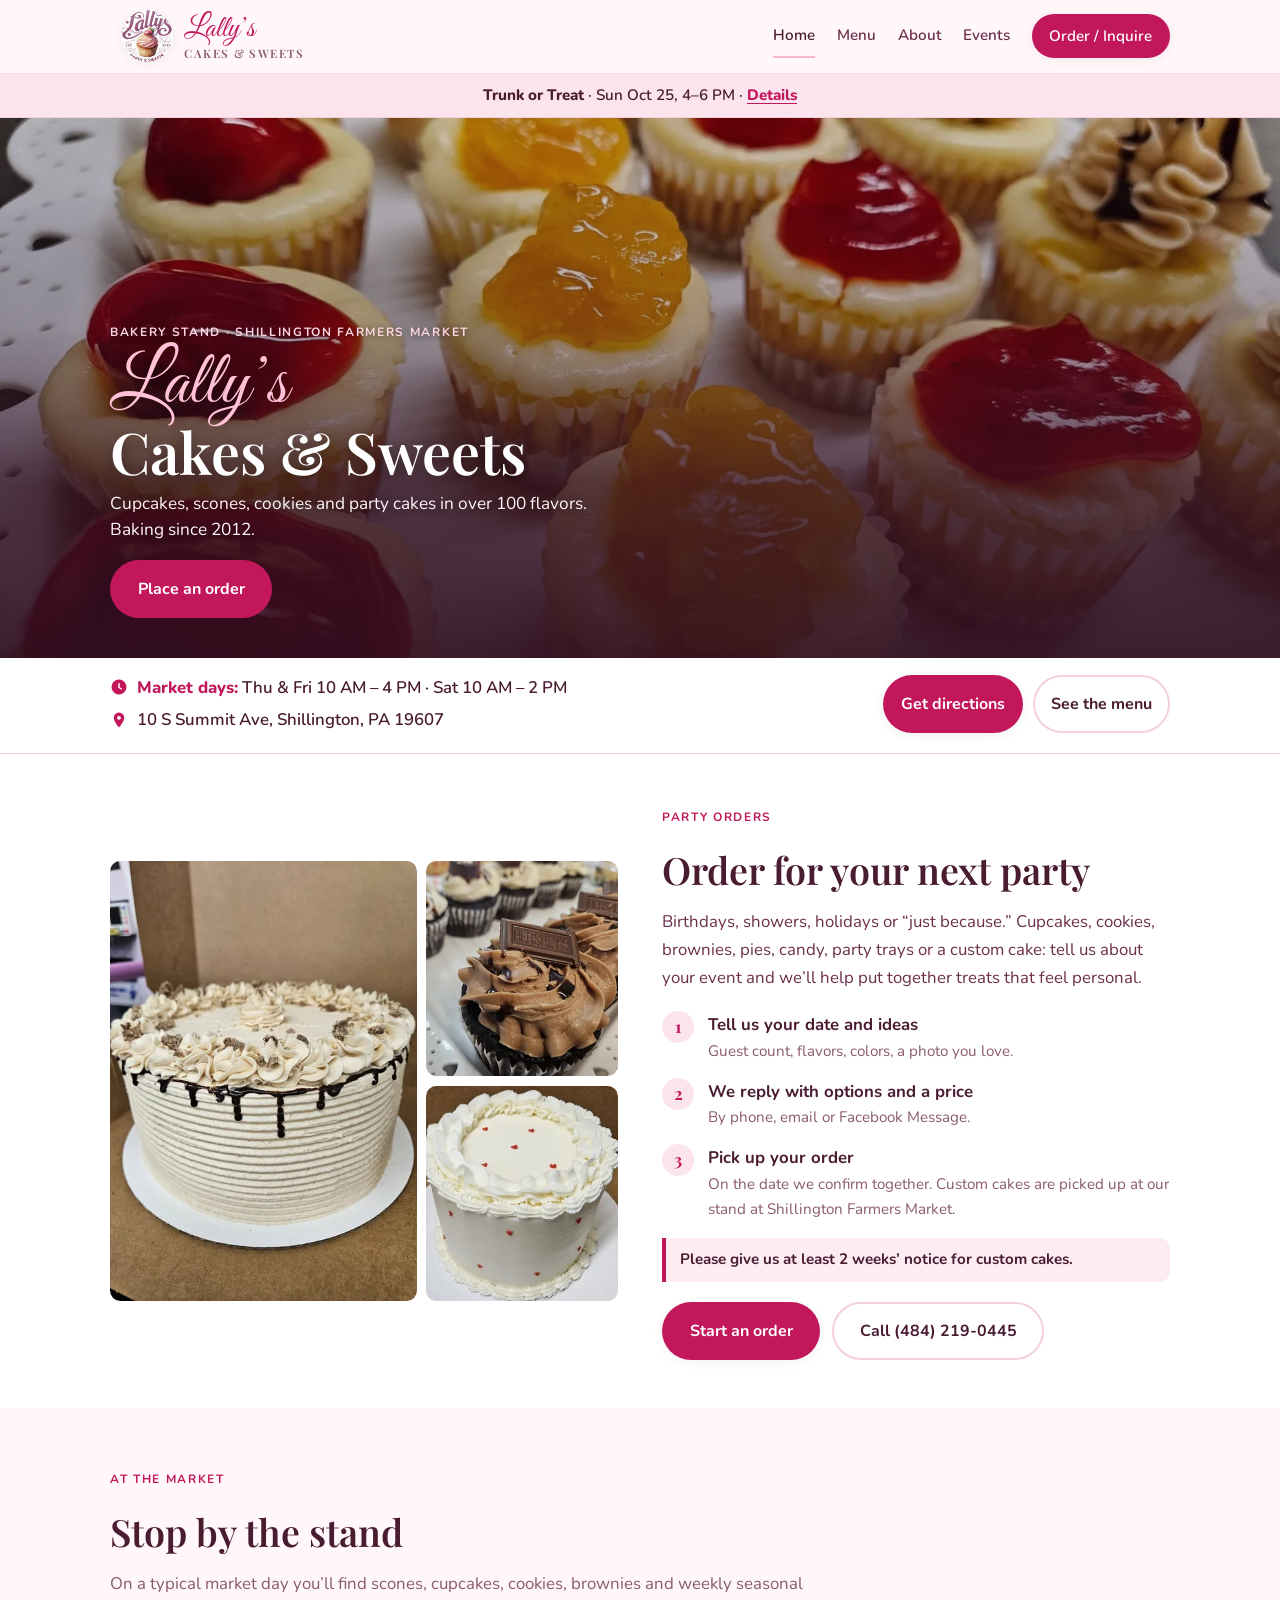
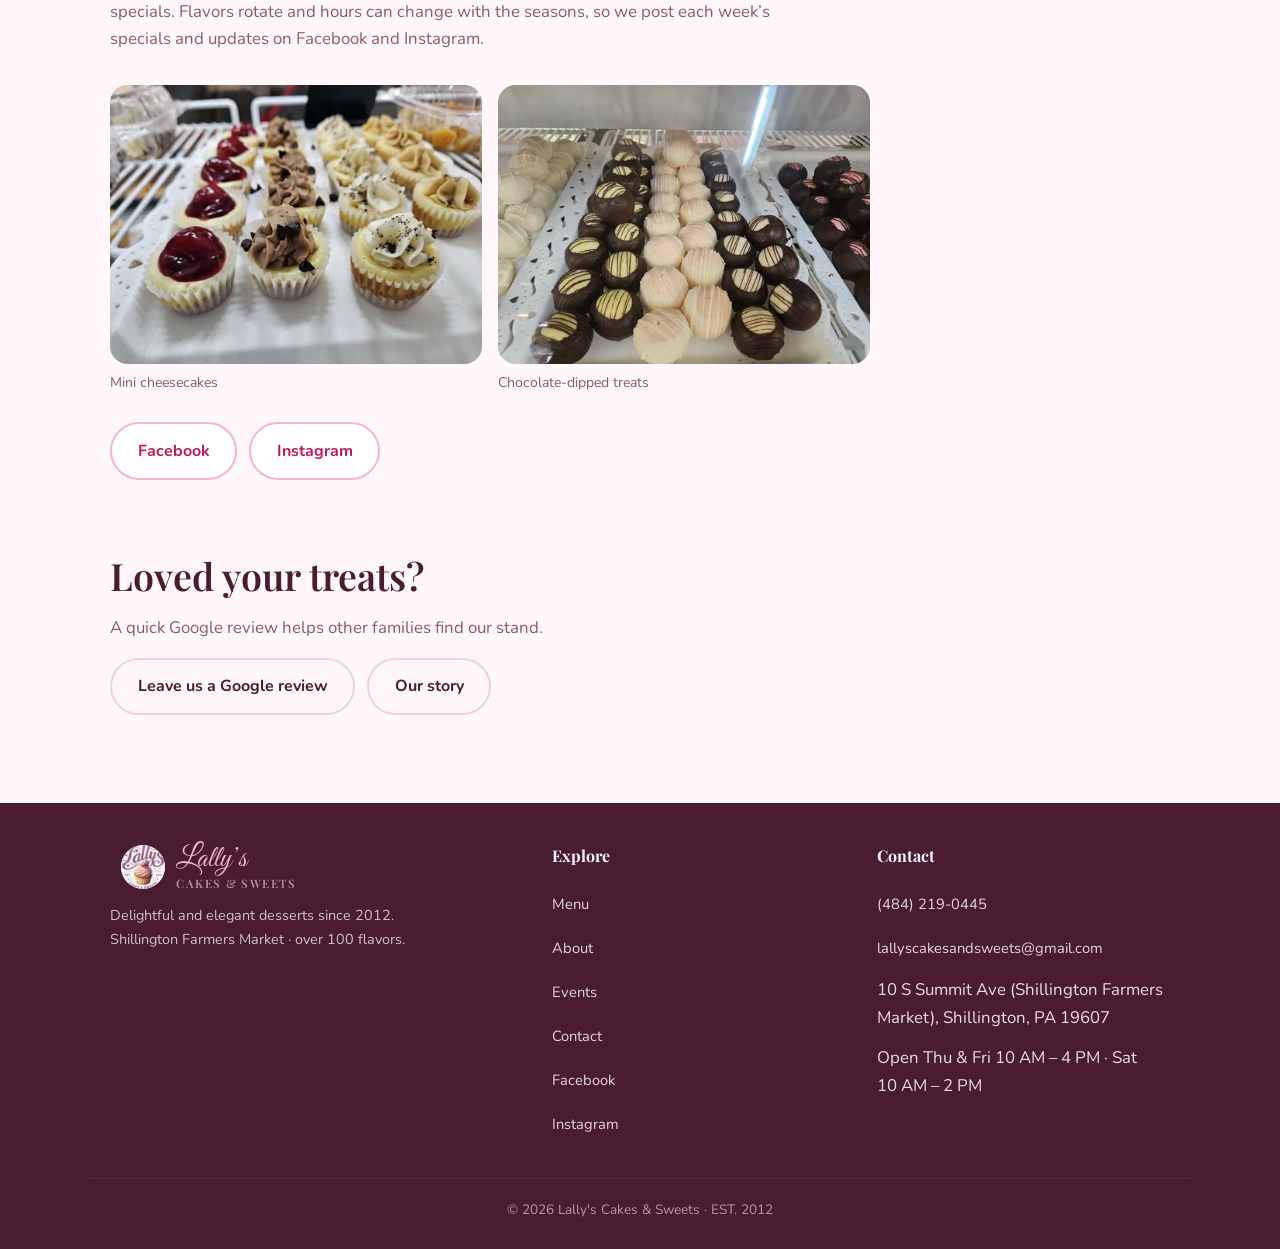
==== commit ddb8dd1b: "Order wording covers all treats, chocolate cupcakes photo in party orders" ====
--- a/index.html
+++ b/index.html
@@ -72,7 +72,7 @@
         <h1 id="hero-title"><span class="hero-script">Lally’s</span> <span class="hero-display">Cakes &amp; Sweets</span></h1>
         <p class="hero-sub">Cupcakes, scones, cookies and party cakes in over 100 flavors. Baking since 2012.</p>
         <div class="hero-actions">
-          <a class="btn btn-primary hero-order" href="contact.html#inquire-form">Order a custom cake</a>
+          <a class="btn btn-primary hero-order" href="contact.html#inquire-form">Place an order</a>
         </div>
       </div>
     </section>
@@ -92,21 +92,21 @@
       <div class="wrap cake-grid">
         <div class="cake-gallery">
           <figure class="cake-photo cake-photo-main"><picture><source type="image/webp" srcset="images/cakes/peanut-butter-blast-cake-480.webp 480w, images/cakes/peanut-butter-blast-cake-960.webp 960w" sizes="(min-width: 801px) 330px, 60vw" /><img src="images/cakes/peanut-butter-blast-cake-480.jpg" srcset="images/cakes/peanut-butter-blast-cake-480.jpg 480w, images/cakes/peanut-butter-blast-cake-960.jpg 960w" sizes="(min-width: 801px) 330px, 60vw" width="480" height="640" loading="lazy" decoding="async" alt="Round layer cake with ridged peanut butter frosting, piped rosettes and a chocolate drip, in an open bakery box" /></picture></figure>
-          <figure class="cake-photo"><picture><source srcset="images/a-celebration-cake.webp" type="image/webp" /><img src="images/a-celebration-cake.jpg" width="900" height="1200" loading="lazy" decoding="async" alt="Round red cake decorated with gold braided trim, sitting in an open bakery box" /></picture></figure>
+          <figure class="cake-photo"><picture><source type="image/webp" srcset="images/menu/e-hershey-cupcakes-480.webp 480w, images/menu/e-hershey-cupcakes-960.webp 960w" sizes="(min-width: 801px) 210px, 40vw" /><img src="images/menu/e-hershey-cupcakes-480.jpg" srcset="images/menu/e-hershey-cupcakes-480.jpg 480w, images/menu/e-hershey-cupcakes-960.jpg 960w" sizes="(min-width: 801px) 210px, 40vw" width="480" height="360" loading="lazy" decoding="async" alt="Chocolate cupcakes with chocolate frosting and Hershey’s pieces" /></picture></figure>
           <figure class="cake-photo"><picture><source type="image/webp" srcset="images/cakes/heart-cake-480.webp 480w, images/cakes/heart-cake-960.webp 960w" sizes="(min-width: 801px) 210px, 40vw" /><img src="images/cakes/heart-cake-480.jpg" srcset="images/cakes/heart-cake-480.jpg 480w, images/cakes/heart-cake-960.jpg 960w" sizes="(min-width: 801px) 210px, 40vw" width="480" height="360" loading="lazy" decoding="async" alt="Small white frosted cake with ruffled piping and tiny red hearts, in an open bakery box" /></picture></figure>
         </div>
         <div class="cake-copy">
-          <span class="eyebrow">Custom cakes</span>
-          <h2 class="section-title" id="custom-cakes-title">Custom cakes, made for you</h2>
-          <p class="cake-lead">Birthdays, showers, holidays or “just because.” Tell us about your event and we’ll help design a cake, cupcakes or party tray that feels personal.</p>
+          <span class="eyebrow">Party orders</span>
+          <h2 class="section-title" id="custom-cakes-title">Order for your next party</h2>
+          <p class="cake-lead">Birthdays, showers, holidays or “just because.” Cupcakes, cookies, brownies, pies, candy, party trays or a custom cake: tell us about your event and we’ll help put together treats that feel personal.</p>
           <ol class="cake-steps">
             <li><span class="cake-step-n" aria-hidden="true">1</span><span><strong>Tell us your date and ideas</strong><span class="cake-step-t">Guest count, flavors, colors, a photo you love.</span></span></li>
             <li><span class="cake-step-n" aria-hidden="true">2</span><span><strong>We reply with options and a price</strong><span class="cake-step-t">By phone, email or Facebook Message.</span></span></li>
-            <li><span class="cake-step-n" aria-hidden="true">3</span><span><strong>Pick up your cake</strong><span class="cake-step-t">Pick up your cake at our stand at Shillington Farmers Market on the date we confirm together.</span></span></li>
+            <li><span class="cake-step-n" aria-hidden="true">3</span><span><strong>Pick up your order</strong><span class="cake-step-t">On the date we confirm together. Custom cakes are picked up at our stand at Shillington Farmers Market.</span></span></li>
           </ol>
           <p class="cake-notice">Please give us at least 2 weeks’ notice for custom cakes.</p>
           <div class="btn-row cake-actions">
-            <a class="btn btn-primary" href="contact.html#inquire-form">Start a cake inquiry</a>
+            <a class="btn btn-primary" href="contact.html#inquire-form">Start an order</a>
             <a class="btn btn-secondary" href="tel:+14842190445">Call (484) 219-0445</a>
           </div>
         </div>
--- a/styles.css
+++ b/styles.css
@@ -3200,3 +3200,13 @@
 .notfound .btn-row {
   justify-content: center;
 }
+
+/* Brief 28: keep the custom-cake notice as its own line under the contact intro */
+.page-hero .page-hero-note {
+  margin-top: 0.75rem;
+}
+
+/* Brief 28 addendum: keep the front Hershey cupcake in frame in the party-orders tile */
+.cake-photo img[src*="e-hershey-cupcakes"] {
+  object-position: 85% 55%;
+}
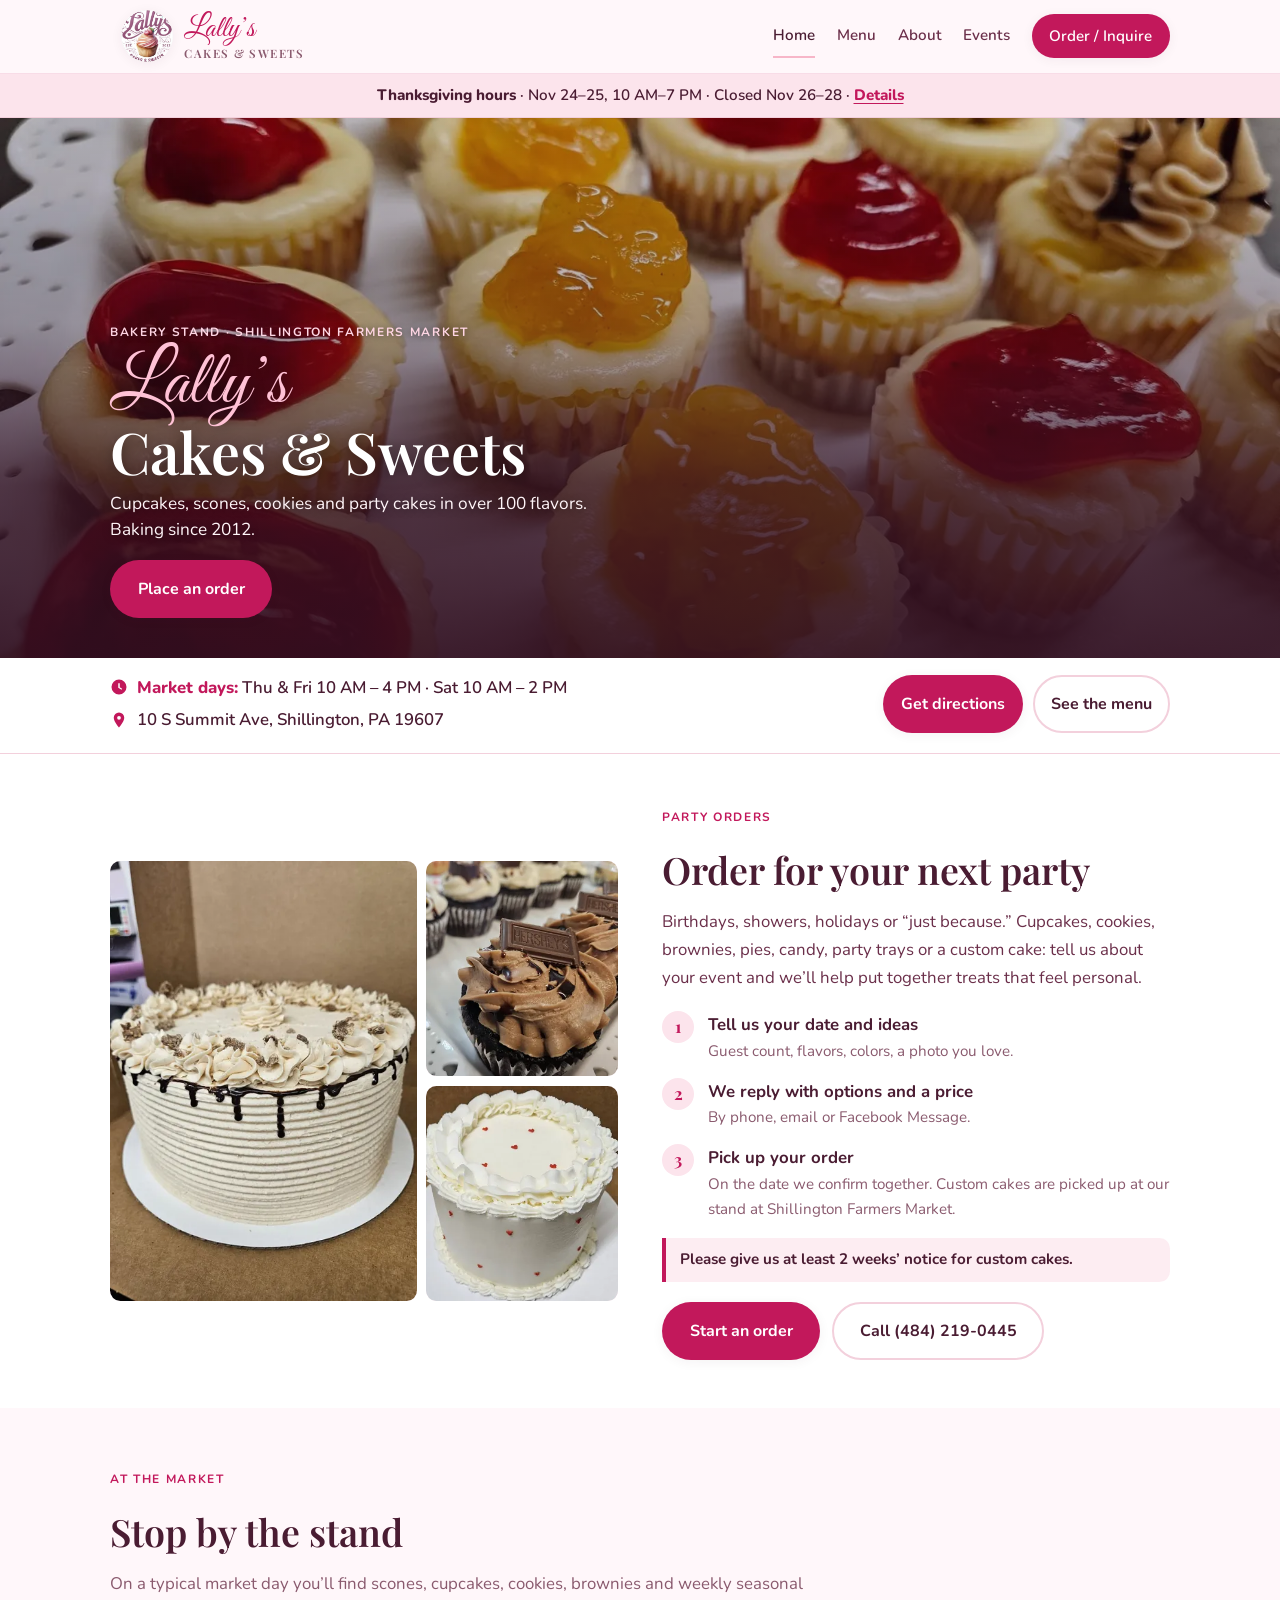
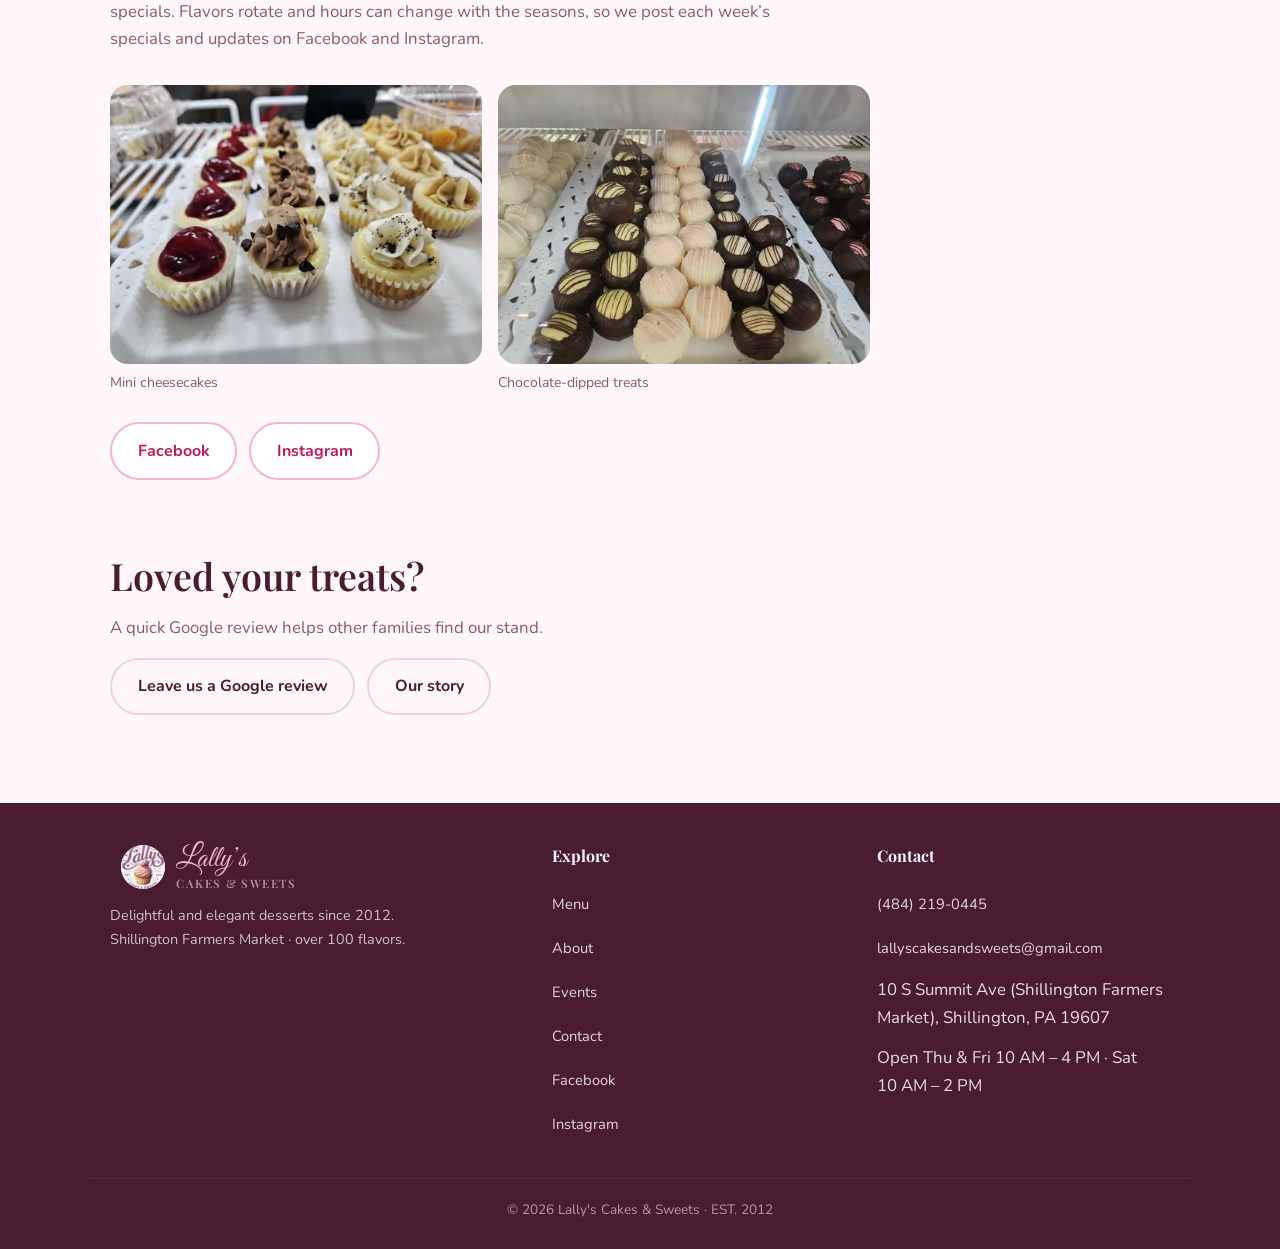
==== commit 646f0fe2: "Rebuild events: Thanksgiving hours banner after Trunk or Treat" ====
--- a/index.html
+++ b/index.html
@@ -27,11 +27,7 @@
   <script type="application/ld+json">
   {"@context":"https://schema.org","@type":"Bakery","name":"Lally's Cakes & Sweets","address":{"@type":"PostalAddress","streetAddress":"10 S Summit Ave","addressLocality":"Shillington","addressRegion":"PA","postalCode":"19607","addressCountry":"US"},"telephone":"+1-484-219-0445","url":"https://lallyscakesandsweets.com/","sameAs":["https://www.facebook.com/LallysCakesandSweets/","https://www.instagram.com/lallyscakesandsweets/"],"foundingDate":"2012","founder":{"@type":"Person","name":"Kimberly Lally"},"hasMap":"https://www.google.com/maps/place/?q=place_id:ChIJhWyQyOpxxokRwW1ss5cYshM","openingHoursSpecification":[{"@type":"OpeningHoursSpecification","dayOfWeek":["Thursday","Friday"],"opens":"10:00","closes":"16:00"},{"@type":"OpeningHoursSpecification","dayOfWeek":"Saturday","opens":"10:00","closes":"14:00"}]}
   </script>
-  <!-- EVENTS:JSONLD:START -->
-  <script type="application/ld+json">
-  {"@context":"https://schema.org","@type":"Event","name":"Trunk or Treat","startDate":"2026-10-25T16:00:00-04:00","endDate":"2026-10-25T18:00:00-04:00","eventStatus":"https://schema.org/EventScheduled","eventAttendanceMode":"https://schema.org/OfflineEventAttendanceMode","location":{"@type":"Place","name":"Shillington Farmers Market","address":{"@type":"PostalAddress","streetAddress":"10 S Summit Ave","addressLocality":"Shillington","addressRegion":"PA","postalCode":"19607","addressCountry":"US"}},"image":"https://lallyscakesandsweets.com/images/events/trunk-or-treat.jpg","description":"A fun, family-friendly Halloween event.","organizer":{"@type":"Organization","name":"Lally's Cakes & Sweets","url":"https://lallyscakesandsweets.com/"}}
-  </script>
-  <!-- EVENTS:JSONLD:END -->
+  <!-- EVENTS:JSONLD:START --><!-- EVENTS:JSONLD:END -->
 </head>
 <body class="has-action-bar">
   <a class="skip-link" href="#main">Skip to content</a>
@@ -58,8 +54,8 @@
 
   <main id="main">
     <!-- EVENTS:HOME:START -->
-    <a class="season-banner" href="events.html#trunk-or-treat-2026">
-      <span class="season-banner-text"><strong>Trunk or Treat</strong> · Sun Oct 25, 4–6 PM · <span class="season-banner-cta">Details</span></span>
+    <a class="season-banner" href="events.html#thanksgiving-hours-2026">
+      <span class="season-banner-text"><strong>Thanksgiving hours</strong> · Nov 24⁠–⁠25, 10 AM⁠–⁠7 PM · Closed Nov 26⁠–⁠28 · <span class="season-banner-cta">Details</span></span>
     </a>
     <!-- EVENTS:HOME:END -->
     <section class="hero-photo" aria-labelledby="hero-title">
--- a/styles.css
+++ b/styles.css
@@ -3210,3 +3210,36 @@
 .cake-photo img[src*="e-hershey-cupcakes"] {
   object-position: 85% 55%;
 }
+
+/* Brief 30: store-hours notice card on events.html (generated by tools/build-events.js) */
+.event-card.event-card-notice {
+  grid-template-columns: minmax(0, 1fr);
+  align-items: start;
+}
+
+.notice-hours {
+  margin: 0 0 1rem;
+  padding: 0;
+  display: grid;
+  gap: 0.35rem;
+  max-width: 26rem;
+}
+
+.notice-hours-row {
+  display: flex;
+  justify-content: space-between;
+  gap: 1rem;
+  padding: 0.45rem 0;
+  border-bottom: 1px solid rgba(194, 24, 91, 0.14);
+}
+
+.notice-hours dt {
+  font-weight: 700;
+  color: var(--plum);
+}
+
+.notice-hours dd {
+  margin: 0;
+  color: var(--plum-soft);
+  text-align: right;
+}
